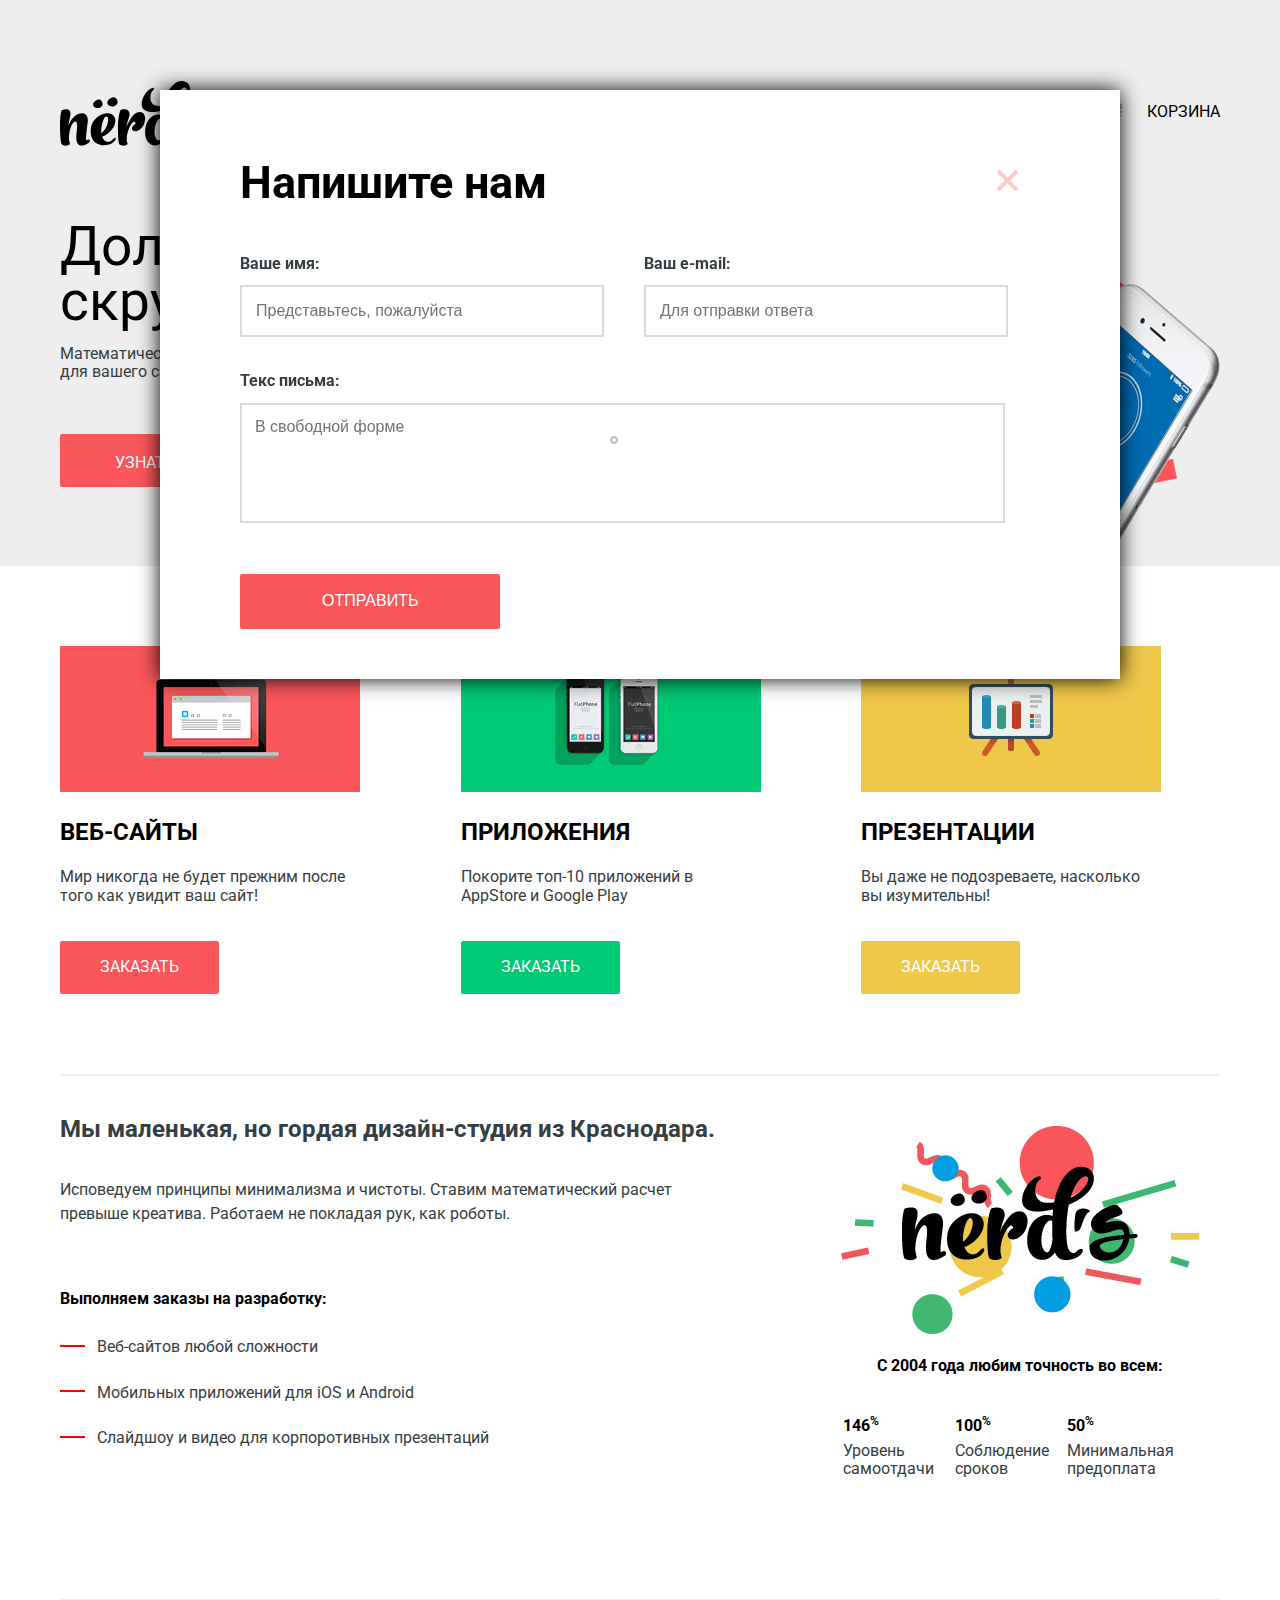
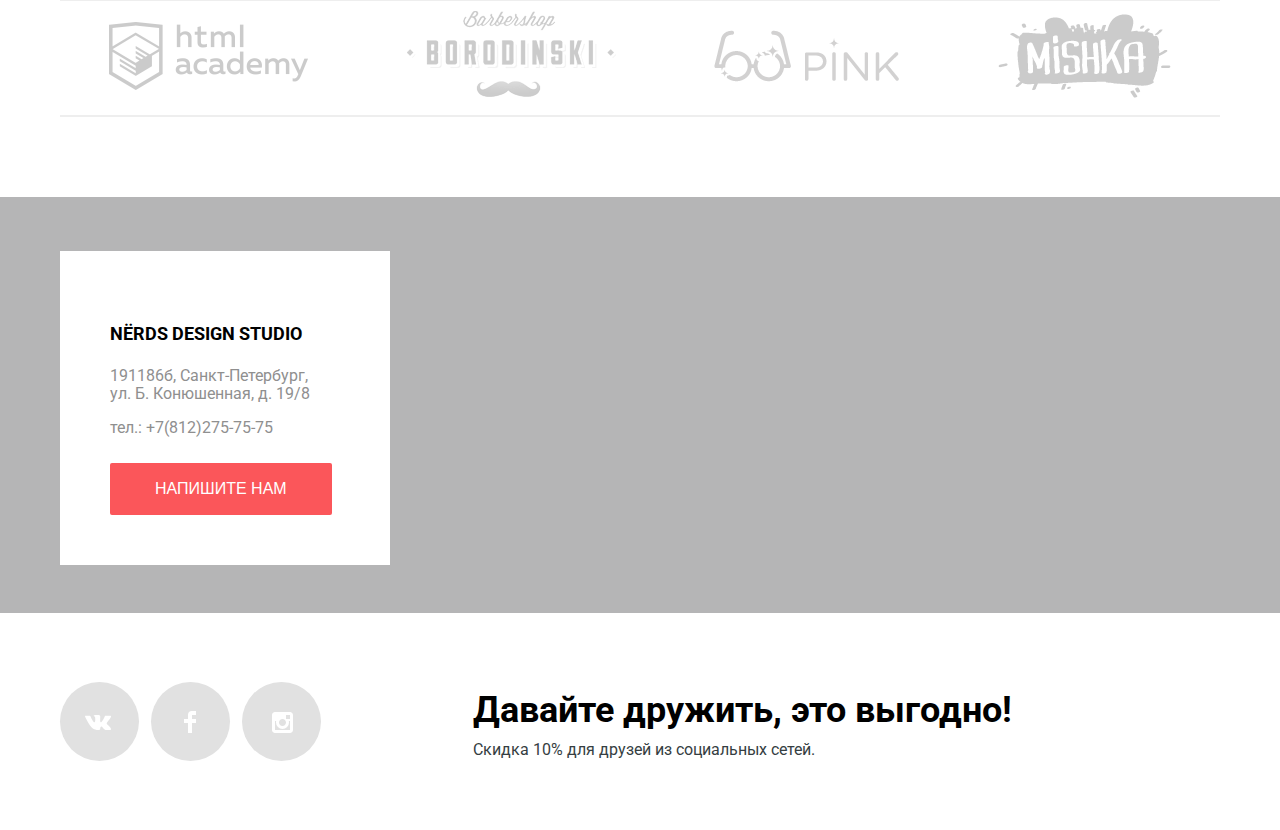
==== index.html @ e3b67217 "Changed position for modal window" ====
<!DOCTYPE html>
<html lang="ru">
  <head>
    <meta charset="utf-8">
    <title>HTML Academy: Нёрдс</title>
    <link href="https://fonts.googleapis.com/css?family=Roboto:400,500,700&amp;subset=cyrillic" rel="stylesheet">
    <link href="css/normalize.css" rel="stylesheet">
    <link href="css/style.css" rel="stylesheet">
  </head>
  <body>
    <header class="main-header">
      <div class="container">
        <nav class="main-navigation">
          <a class="main-navigation-logo">
            <img src="img/nerds-logo.svg" alt="Логотип Нердс" width="160" height="65">
          </a>
          <ul class="site-navigation">
            <li><a href="#" class="site-navigation-link">Студия</a></li>
            <li><a href="#" class="site-navigation-link">Клиенты</a></li>
            <li><a href="nerds-catalog.html" class="site-navigation-link">Магазин</a></li>
            <li><a href="#" class="site-navigation-link">Контакты</a></li>
          </ul>
          <ul class="user-navigation">
            <li><a href="#" class="user-basket">Корзина</a></li>
          </ul>
        </nav>

        <section class="slider">
          <div class="slider">
             <input type="radio" name="toggle" id="btn-1" checked>
             <input type="radio" name="toggle" id="btn-2">
             <input type="radio" name="toggle" id="btn-3">
            <div class="slider-controls">
              <label for="btn-1"></label>
              <label for="btn-2"></label>
              <label for="btn-3"></label>
            </div>
            <div class="slides">
             <div class="slide">
              <div class="slide-text">
               <div class="slide-title">
                 Долго, дорого,<br>скрупулезно.
               </div>
                 <p>Математически выверенный дизайн<br> для вашего сайта или мобильного приложения.</p>
                 <a class="button" href="info.html">Узнать больше</a>
              </div>
             </div>
             <div class="slide">
              <div class="slide-text">
               <div class="slide-title">
                 Любим математику<br>как никто другой
               </div>
                 <p>Никакого креатива, только математиеские формулы<br>для расчета идеальных пропорций.</p>
                 <a class="button" href="info.html">Узнать больше</a>
              </div>
             </div>
             <div class="slide">
              <div class="slide-text">
               <div class="slide-title">
                 Только ночь,<br>только хардкор
               </div>
                 <p>Работать днем, как все? Мы против этого.<br>Ближе к полуночи работа только начинается.</p>
                 <a class="button" href="info.html">Узнать больше</a>
              </div>
             </div>
            </div>
          </div>
        </section>
     </div>
    </header>
    <main class="container">
     <h1 class="visually-hidden">Дизайн-студия Нердс</h1>
     <section class="products-list">
      <h2 class="visually-hidden">Наши услуги</h2>

        <div class="products-item item1">
           <img src="img/products-item-websites.jpg" alt="Веб-сайты" width="300" height="146">
           <h3 class="product-title">Веб-сайты</h3>
           <p class="products-item-description">Мир никогда не будет прежним после того как увидит ваш сайт!</p>
           <a class="button button-1" href="#"><span class="btn-title">Заказать</span></a>
        </div>

        <div class="products-item item2">
           <img src="img/products-item-apps.jpg" alt="Приложения" width="300" height="146">
           <h3 class="product-title">Приложения</h3>
           <p class="products-item-description">Покорите топ-10 приложений в AppStore и Google Play</p>
           <a class="button button-2" href="#"><span class="btn-title">Заказать</span></a>
        </div>

        <div class="products-item item3">
           <img src="img/products-item-presentation.jpg" alt="Презентации" width="300" height="146">
           <h3 class="product-title">Презентации</h3>
           <p class="products-item-description">Вы даже не подозреваете, насколько вы изумительны!</p>
           <a class="button button-3" href="#"><span class="btn-title">Заказать</span></a>
        </div>
     </section>

     <section class="features">
       <div class="features-description">
        <h2 class="features-title">Мы маленькая, но гордая дизайн-студия из Краснодара.</h2>
        <div class="features-description-text">
          <p>Исповедуем принципы минимализма и чистоты.
             Ставим математический расчет превыше креатива.
             Работаем не покладая рук, как роботы.</p>
        </div>
        <p class="strong">Выполняем заказы на разработку:</p>
         <ul class="features-list">
           <li>Веб-сайтов любой сложности</li>
           <li>Мобильных приложений для iOS и Android</li>
           <li>Слайдшоу и видео для корпоротивных презентаций</li>
         </ul>
       </div>
       <div class="features-table">
          <img src="img/nerds-illustration.jpg" alt="Лого Нердс" width="360" height="208" >
          <p class="strong features-table-name">С 2004 года любим точность во всем:</p>
          <table class="table">
           <tr class="strong">
             <td>146<sup>%</sup></td>
             <td>100<sup>%</sup></td>
             <td>50<sup>%</sup></td>
           </tr>
           <tr>
             <td>Уровень самоотдачи</td>
             <td>Соблюдение сроков</td>
             <td>Минимальная предоплата</td>
           </tr>
          </table>
        </div>
     </section>

     <section class="partners">
       <h3 class="visually-hidden">Наши партнеры и друзья</h3>
         <a href="https://htmlacademy.ru/intensive/htmlcss" class="htmlacademy partner">
           <img src="img/partnerhtmlacademy.png" alt="Html Academy" width="199" height="68">
         </a>
         <a href="#" class="borodinski partner">
           <img src="img/partnerborodinski.png" alt="Barbershop Borodinski" width="209" height="90">
         </a>
         <a href="#" class="pink partner">
           <img src="img/partnerpink.png" alt="Pink" width="185" height="52">
         </a>
         <a href="#" class="mishka partner">
           <img src="img/partnermishka.png" alt="Mishka" width="173" height="84">
         </a>
     </section>
   </main>

   <footer class="main-footer">
     <div class="footer-maps">
       <h3 class="visually-hidden">Найдите нас на карте</h3>
         <iframe class="iframemap"
           src="https://www.google.com/maps/embed?pb=!1m18!1m12!1m3!1d1998.5989424123807!2d30.32089461587174!3d59.938796869048204!2m3!1f0!2f0!3f0!3m2!1i1024!2i768!4f13.1!3m3!1m2!1s0x4696310fca5ba729%3A0xea9c53d4493c879f!2sBolshaya+Konyushennaya+ul.%2C+19%2C+Sankt-Peterburg%2C+191186!5e0!3m2!1sen!2sru!4v1504593950821"
           allowfullscreen>
         </iframe>
         <div class="container">
           <div  class="footer-contacts">
             <div class="address-wrapper">
                 <p class="address">Nёrds design studio</p>
                 <p>191186б, Санкт-Петербург,
                 ул. Б. Конюшенная, д. 19/8</p>
                 <p>тел.: +7(812)275-75-75</p>
             </div>
             <div class="footer-button">
                 <button type="submit" class="button footer-btn">Напишите нам</button>
             </div>
           </div>
         </div>
     </div>
     <div class="footer-bottom container">
       <div class="footer-social">
         <ul class="footer-social-list">
           <li class="social-button">
             <a href="#" class="social social-vk" title="Вконтакте"></a>
           </li>
           <li class="social-button">
             <a href="#" class="social social-fb" title="Фейсбук"></a>
           </li>
           <li class="social-button">
             <a href="#" class="social social-ig" title="Инстаграм"></a>
           </li>
         </ul>
       </div>
       <div class="footer-slogan">
         <p class="strong">Давайте дружить, это выгодно!</p>
         Скидка 10% для друзей из социальных сетей.
       </div>
     </div>
   </footer>

   <section class="feedback">
     <div class="popup-feedback">
       <form action="#" method="post" class="popup-form">
         <div class="popup-title-container">
           <h2 class="popup-title">Напишите нам</h2>
         </div>
         <div class="popup popup-name">
           <label for="name">Ваше имя:</label>
           <input class="name" type="text" id="name" name="name" placeholder="Представьтесь, пожалуйста">
         </div>
         <div class="popup popup-email">
           <label for="email">Ваш e-mail:</label>
           <input class="email" type="text" id="email" name="email" placeholder="Для отправки ответа">
         </div>
         <div class="popup feedback-text">
           <label for="textarea">Текс письма:</label>
           <textarea class="textarea" id="textarea" name="text" placeholder="В свободной форме"></textarea>
         </div>
         <button type="submit" class="button btn-popup">Отправить</button>
       </form>
      <button class="popup-btn-close" type="button"><span class="visually-hidden">Закрыть</span></button>
     </div>
   </section>
 </body>
</html>
---- css/style.css ----
/*-----BODY-----*/

html, body {
  margin: 0;
  padding: 0;
  min-width: 1160px;

  font-family: "Roboto", Arial, sans-serif;
  color: #353e42;
}

/*-----LINKS-----*/

a {
  text-decoration: none;
}

/*-----BUTTONS-----*/

.button {
  display: inline-block;
  vertical-align: top;
  color: #ffffff;
  background-color: #fb565a;
  text-transform: uppercase;
  border: none;
  border-radius: 2px;
  cursor: pointer;
}

/*-----LIST-STYLE-----*/

.site-navigation,
.user-navigation,
.features-list,
.social-button,
.pagination-list {
  list-style: none;
}

/*-----HEADER-----*/

.main-header {
  background-color: #eeeeee;
  min-width: 1200px;
}

.main-header .button {
  background-color: #fb565a;
}

.main-header .button:hover,
.main-header .button:focus {
  background-color: #e74246;
}

.main-header .button:active {
  color: #e26c6e;
  background-color: #d7373b;
}

/*-----MAIN-NAVIGATION-----*/

.main-navigation {
  display: flex;
  justify-content: space-between;
  flex-wrap: wrap;
  padding-top: 81px;
  margin: auto;
}

.main-navigation a {
  line-height: 30px;
  color: #000000;
  font-weight: normal;
  text-transform: uppercase;
}

.catalog .main-navigation-logo:hover,
.catalog .main-navigation-logo:focus {
  opacity: 0.8;
}

.catalog .main-navigation-logo:active {
  opacity: 0.3;
  border-bottom: none;
}

/*-----SITE-NAVIGATION/-/USER-NAVIGATION-----*/

.site-navigation {
  display: flex;
  width: 440px;
  justify-content: space-between;
  padding: 0;
  margin-right: 41px;
}

.site-navigation-link:hover,
.user-basket:hover {
  color: #fb565a;
}

.site-navigation-link:focus,
.user-basket:focus {
  color: #a6a6a6;
}

.site-navigation-link:active,
.user-basket:active,
.site-navigation-link .current {
  color: #000000;
  border-bottom: 2px solid #fb565a;
}

.user-navigation {
  display: flex;
}

.user-navigation .user-basket {
  position: relative;
}

.user-basket::before {
  content: "";
  position: absolute;
  top: 0;
  left: -40px;

  width: 15px;
  height: 15px;

  background-image: url("../img/cart-icon.svg");
  background-repeat: no-repeat;
  background-position: 0 0;
}

/*-----SLIDER-----*/
.slider {
  position: relative;
  width: 1160px;
  height: 410px;
  margin: 0 auto;
}

.slider input[type=radio] {
  position: absolute;
  opacity: 0;
}

.slider-controls {
  position: absolute;
  bottom: 115px;
  left: 35%;
  width: 160px;
  height: 20px;
  margin-left: 100px;
  text-align: center;
  z-index: 1000;
}

.slider-controls label {
  display: inline-block;
  vertical-align: top;
  width: 8px;
  height: 8px;
  margin: 0 5px;
  background-color: #ffffff;
  border: 5px solid #ffffff;
  border-radius: 50%;
  vertical-align: top;
  cursor: pointer;
}

#btn-1:checked ~ .slider-controls label[for=btn-1],
#btn-2:checked ~ .slider-controls label[for=btn-2],
#btn-3:checked ~ .slider-controls label[for=btn-3] {
  box-shadow: inset 0 0 0 2px #c1c1c1;
}

.slide {
  position: absolute;
  top: 0;
  left: 0;
  width: 100%;
  height: 100%;
  overflow: hidden;
}

.slide .slide-title {
  font-size: 55px;
  line-height: 55px;
  color: #000000;
  padding-top: 63px;
}

.slide:nth-child(1) {
  background-image: url("../img/header-slider-1.png");
  background-repeat: no-repeat;
  background-position: 100% 17px;
}

.slide:nth-child(2) {
  background-image: url("../img/header-slider-2.png");
  background-repeat: no-repeat;
  background-position: 100% 17px;
}

.slide:nth-child(3) {
  background-image: url("../img/header-slider-3.png");
  background-repeat: no-repeat;
  background-position: 100% 17px;
}

.slide {
 display: none;
}

#btn-1:checked ~ .slides .slide:nth-child(1) {
  display: block;
}

#btn-2:checked ~ .slides .slide:nth-child(2) {
  display: block;
}

#btn-3:checked ~ .slides .slide:nth-child(3) {
  display: block;
}

.slide .button {
  display: inline-block;
  vertical-align: top;
  text-align: center;
  padding: 20px 55px 15px 55px;
  margin-top: 36px;
  background-color: #fb565a;
}

.slide .button:hover,
.slide .button:focus {
  background-color: #e74246;
}

.slide .button:active {
  color: #e26c6e;
  background-color: #d7373b;
  box-shadow: inset 0 3px 0 0 #c13135;
}

/*-----CONTAINER-----*/

.container {
 width: 1160px;
 margin: auto;
 padding: 0 20px;
}

/*------PRODUCTS-LIST-----*/

.products-list {
  display: flex;
  justify-content: space-between;
  margin-top: 80px;
  margin-bottom: 80px;
}

.products-list .button {
  padding: 17px 40px;
}

.products-list .btn-title:active {
  opacity: 0.3;
}

.products-list .button-1 {
  background-color: #fb565a;
}

.products-list .button-1:hover,
.products-list .button-1:focus {
  background-color: #e74246;
}

.products-list .button-1:active {
  background-color: #d7373b;
  box-shadow: inset 0 3px 0 0 #c13135;
}

.products-list .button-2 {
  background-color: #00ca74;
}

.products-list .button-2:hover,
.products-list .button-2:focus {
  background-color: #00bc6c;
}

.products-list .button-2:active {
  background-color: #00aa62;
  box-shadow: inset 0 3px 0 0 #009958;
}

.products-list .button-3 {
  background-color: #efc84a;
}

.products-list .button-3:hover,
.products-list .button-3:focus {
  background-color: #eab534;
}

.products-list .button-3:active {
  background-color: #e5a722;
  box-shadow: inset 0 3px 0 0 #ce961f;
}
 /*-----PRODUCTS-ITEM------*/

 .products-item {
   width: 300px;
 }

 .products-item-description {
   padding: 0 0 36px 0;
   margin-top: 21px;
   margin-bottom: 0;
 }

 .products-item .product-title {
   font-size: 24px;
   line-height: 30px;
   color: #000000;
   text-transform: uppercase;
   margin-top: 21px;
   margin-bottom: 0;
 }

 .products-list .item3 {
   padding-right: 59px;
 }

 /*-----FEATURES-----*/

 .features {
   position: relative;
   border-top: 2px solid #eeeeee;
   height: 523px;
 }

 .features-description {
   position: absolute;
   top: 40px;
   left: 0;
   display: flex;
   flex-direction: column;
   width: 660px;
 }

 .features-title {
   margin: 0;
 }
 .features-description-text {
   font-size: 16px;
   line-height: 24px;
   padding: 19px 0 29px 0;
 }


 .features-list {
   position: relative;

   margin: 0;
   padding-top: 11px;
   padding-left: 0;
 }

 .features-list li {
   padding-bottom: 27px;
   padding-left: 37px;
 }

 .features-list li:nth-child(1)::before {
   content: "";
   position: absolute;
   top: 12%;
   left: 0;

   width: 25px;
   height: 2px;
   background-color: red;
 }

 .features-list li:nth-child(2)::before {
   content: "";
   position: absolute;
   top: 43%;
   left: 0;

   width: 25px;
   height: 2px;
   background-color: red;
 }

 .features-list li:nth-child(3)::before {
   content: "";
   position: absolute;
   top: 74%;
   left: 0;

   width: 25px;
   height: 2px;
   background-color: red;
 }

 .features-table {
   position: absolute;
   top: 10px;
   right: 0;
   width: 360px;
   padding: 40px 20px 0px 20px;
 }

 .features-table-name {
   text-align: center;
 }

 .features .table {
   margin-top: 33px;
 }


/*-----PARTNERS-----*/

.partners {
  display: flex;
  justify-content: space-around;

  width: 1160px;
  padding: 10px 0;
  align-items: center;
  margin-bottom: 80px;

  border-top: 2px solid #eeeeee;
  border-bottom: 2px solid #eeeeee;
}

 .partner {
   opacity: 0.2;
   cursor: pointer;
 }

 .partner:hover,
 .partner:focus {
  opacity: 1;
 }

 .partner:active,
 .partner:visited  {
   opacity: 0.1;
 }

 /*-----MAIN-FOOTER-----*/

.main-footer {
  min-width: 1200px;
}

 .main-footer .strong {
   font-size: 36px;
   line-height: 36px;
   text-transform: none;
   margin: 0;
   margin-bottom: 13px;
 }

 /*-----FOOTER-MAPS-----*/

 .footer-maps {
   position: relative;
   margin: 0 auto;

   height: 416px;
   max-width: 1440px;*/
   background-image: url("../img/map-marker.jpg");
   background-repeat: no-repeat;
   background-size: cover;
   background-color: #b5b5b6;
   background-position: center;
 }

 .footer-maps .container {
     display: flex;
 }

 .iframemap  {
   width: 100%;
   height: 416px;
   border: 0;
   position: absolute;
 }

 /*-----FOOTER-CONTACTS-----*/

 .footer-contacts {
   margin-top: 54px;
   padding: 50px;
   width: 230px;

   background-color: #ffffff;
   color: #8f8f8f;
   line-height: 18px;

   z-index: 1;
 }

 .address-wrapper {
   width: 210px;
   padding-bottom: 10px;
 }

 .footer-contacts .address {
   color: #000000;
   font-size: 18px;
   line-height: 30px;
   text-transform: uppercase;
   font-weight: bold;
 }

 .footer-button .button {
   padding: 17px 45px;
 }

 .footer-btn:hover,
 .footer-btn:focus {
     background-color: #e74246;
   }

 .footer-btn:active {
     color: #e26c6e;
     background-color: #d7373b;
     box-shadow: inset 0 3px 0 0 #c13135;
 }

 /*-----FOOTER-BOTTOM-----*/

 .footer-bottom {
   display: flex;
   margin: 69px auto;
 }

 .footer-social-list {
   display: flex;
   padding: 0;
   margin: 0;
 }

 .social-button {
    margin-right: 12px;
    position: relative;
 }

 .social {
   width: 79px;
   height: 79px;
   background-color: #e1e1e1;
   border-radius: 50%;
   cursor: pointer;
 }

 .social:hover,
 .social:focus {
   background-color: #e74246;
 }

.social:active {
  background-color: #d7373b;
}

 .social-vk {
   display: block;
   margin: auto;
 }

 .social-vk::before {
   content: "";
   display: block;
   background-image: url("../img/vk-icon.svg");
   background-repeat: no-repeat;

   position: absolute;
   left: 25px;
   bottom: 30px;

   width: 26px;
   height: 16px;
 }

 .social-vk:active::before,
 .social-fb:active::before,
 .social-ig:active::before {
   opacity: 0.3;
 }

 .social-fb {
   display: block;
   margin: auto;
 }

 .social-fb::before {
   content: "";
   display: block;
   background-image: url("../img/fb-icon.svg");
   background-repeat: no-repeat;

   position: absolute;
   left: 33px;
   bottom: 28px;

   width: 12px;
   height: 22px;
 }

 .social-ig {
   display: block;
   margin: auto;
 }

 .social-ig::before{
   content: "";
   display: block;
   background-image: url("../img/insta-icon.svg");
   background-repeat: no-repeat;

   position: absolute;
   left: 30px;
   bottom: 28px;

   width: 21px;
   height: 21px;
 }

 .footer-slogan {
   margin-left: 140px;
   margin-top: 10px;
 }

/*-----INNER PAGE-----*/
/*-----CATALOG-PAGE-----*/

.catalog-page {
 margin-left: 80px;
 margin-bottom: 0;
 padding-top: 24px;
 padding-right: 82px;
 padding-bottom: 103px;


 text-align: center;
 font-size: 55px;
 line-height: 55px;
 color: #000000;
}

.inner-page {
  display: flex;
  justify-content: space-between;
}

/*------FORM-----*/

.main-form {
  display: flex;
  flex-direction: column;
  width: 260px;
  margin-top: 40px;
}

.form {
  display: flex;
  flex-direction: column;
  justify-content: space-between;
}

.range-filter {
  width: 260px;
}

.range-controls {
  position: relative;
  height: 80px;
  margin-bottom: 15px;
  padding: 0 20px;
  background-color: #eeeeee;
  border-radius: 5px;
  overflow: hidden;
}

.range-controls .scale {
  margin-top: 39px;
  height: 2px;
  background-color: #d7dcde;
}

.range-controls .bar {
  height: 2px;
  background-color: #00ca74;
}

.range-controls .toggle {
  width: 4px;
  height: 5px;
  border: 8px solid #ffffff;
  background-color: #ababab;
  border-radius: 50%;
  box-shadow: 0 2px 1px 0 #cccdcd;

  position: absolute;
  top: 30px;
  left: 10px;
  cursor: pointer;
}

.range-controls .toggle-max {
  left: 155px;
}

.price-controls input {
  width: 60px;
  padding: 8px 10px;
  border: none;
  background-color: #eeeeee;
  font-size: 16px;
  font-family: "Roboto", Arial, sans-serif;
  font-weight: 300;
  font-style: normal;
  text-align: center;
  color: #283136;
  border-radius: 5px;
}

.price-controls .min-price {
  margin-right: 52px;
}

.price-controls {
  white-space: nowrap;
}

.radiobox {
  display: inline-block;
  vertical-align: top;
  cursor: pointer;
  position: relative;
  padding-left: 35px;
  margin-right: 15px;
  margin-bottom: 15px;
  font-size: 16px;
  line-height: 20px;
  outline: none;
}

input[type=radio] {
  display: none;
}

.radiobox::before {
  content: "";
  display: inline-block;

  background-image: url("../img/radio-off.svg");
  background-repeat: no-repeat;
  opacity: 0.4;
  width: 25px;
  height: 25px;

  margin-right: 10px;
  position: absolute;
  left: 0;
  bottom: 1px;
}

.grid:checked + .radiobox::before{
  background-image: url("../img/radio-on.svg");
  opacity: 0.4;
}

.radiobox:hover::before,
.radiobox:focus::before {
  background-image: url("../img/radio-off.svg");
  opacity: 1;
}

.grid:checked + .radiobox:hover::before,
.grid:checked + .radiobox:focus::before {
  background-image: url("../img/radio-on.svg");
  opacity: 1;
}

.radiobox:disabled::before {
  background-image: url("../img/radio-off.svg");
  opacity: 0.1;
  cursor: default;
}

.grid:checked:disabled + .radiobox::before {
  background-image: url("../img/radio-on.svg");
  opacity: 0.1;
  cursor: default;
}

.checkbox {
  display: inline-block;
  vertical-align: top;
  cursor: pointer;
  position: relative;
  padding-left: 35px;
  margin-right: 15px;
  margin-bottom: 15px;
  font-size: 16px;
  line-height: 20px;
  outline: none;
}

input[type=checkbox] {
  display: none;
}

.checkbox::before {
  content: "";
  display: inline-block;

  background-image: url("../img/checkbox-off.svg");
  background-repeat: no-repeat;
  opacity: 0.4;
  width: 23px;
  height: 23px;

  margin-right: 10px;
  position: absolute;
  left: 0;
  bottom: 1px;
}

.features-checkbox:checked + .checkbox::before {
  background-image: url("../img/checkbox-on.svg");
  opacity: 0.4;
  width: 27px;
  height: 23px;
}

.checkbox:hover::before,
.checkbox:focus::before {
  background-image: url("../img/checkbox-off.svg");
  opacity: 1;
}

.features-checkbox:checked + .checkbox:hover::before,
.features-checkbox:checked + .checkbox:focus::before {
  background-image: url("../img/checkbox-on.svg");
  opacity: 1;
}

.checkbox:disabled::before {
  background-image: url("../img/checkbox-off.svg");
  opacity: 0.1;
  cursor: default;
}

.features-checkbox:checked:disabled + .checkbox::before {
  background-image: url("../img/checkbox-on.svg");
  opacity: 0.1;
  cursor: default;
}

.main-form .button {
  display: inline-block;
  vertical-align: top;
  color: #000000;
  background-color: #eeeeee;
  padding: 20px 88px;
  margin-top: 18px;
}

.main-form .button:hover,
.main-form .button:focus {
  background-color: #dfdfdf;
}

.main-form .button:active {
  color: #959595;
  background-color: #d5d5d5;
  box-shadow: inset 0 3px 0 0 #bfbfbf;
}

/*-----SORT OF EXAMPLES-----*/

.sorting {
  display: flex;
  width: 760px;
  flex-wrap: wrap;
  justify-content: space-between;
}

.sort  {
  color: #000000;
  font-size: 18px;
  line-height: 18px;
  font-weight: bold;
  text-transform: uppercase;
  margin-top: 55px;
}

.sort-categories {
  display: flex;
  margin-top: 55px;
}

.sort-links  {
  text-transform: uppercase;
  font-size: 14px;
  line-height: 18px;
  color: #b2b2b2;
  margin-right: 14px;
}

.sort-links:hover,
.sort-links:focus {
  color: #666666;
}

.sort-links:active,
.sort-link-current {
  color: #000000;
}

.icon-down-up {
  display: flex;
}

.sort-categories .icon-up,
.sort-categories .icon-down {
  opacity: 0.2;
}

.sort-categories .icon-up:hover,
.sort-categories .icon-down:hover {
  opacity: 0.3;
}

.sort-categories .icon-current {
  opacity: 1;
}

.sort-categories .icon-down {
  background-image: url("../img/icon-down-dir.svg");
  background-repeat: no-repeat;
  display: block;
  width: 11px;
  height: 10px;
  margin-left: 17px;
  margin-right: 0;
}

.sort-categories .icon-up {
  background-image: url("../img/icon-up-dir.svg");
  background-repeat: no-repeat;
  display: block;
  width: 11px;
  height: 10px;
  margin-left: 18px;
  margin-right: 0;
}


/*-----EXAMPLES-----*/

.examples .button {
  display: inline-block;
  vertical-align: top;
  text-align: center;

  padding: 18px 60px;
  margin-top: 30px;
}

.examples .button:hover,
.examples .button:focus {
  background-color: #e74246;
}

.examples .button:active {
  background-color: #d7373b;
}

/*-----TEMPLATE-----*/

.template-examples {
  display: flex;
  flex-wrap: wrap;
  justify-content: space-between;

  width: 760px;
  margin-top: 25px;
}

.template {
  position: relative;
  width: 360px;
  height: 575px;

  margin-bottom: 33px;
  padding-top: 40px;
  background-image: url("../img/browser-off.svg");
  background-repeat: no-repeat;
}

.template-description {
  display: none;
}

 .template:hover {
   background-image: url("../img/browser-on.svg");
   background-repeat: no-repeat;
   width: 360px;
 }

 .template:hover .template-description {
  display: block;
  position: absolute;
  bottom: 0;
  width: 360px;
  height: 230px;
  background-color: #eeeeee;
  text-align: center;
  color: #666666;
}

.template-name {
  color: #000000;
  font-size: 18px;
  line-height: 30px;
}

.template-description-text {
  padding-left: 60px;
  padding-right: 60px;
}

/*------PAGINATION-LIST AND ITEMS-----*/

.pagination-list {
  display: flex;

  padding: 0;
  margin-top: 27px;
  margin-bottom: 60px;
}

.pagination-list a {
  color: #000000;
  font-size: 16px;
  line-height: 18px;
  font-weight: 500;
}

.pagination-item {
  display: block;
  text-align: center;

  height: 35px;
  width: 50px;
  background: #eeeeee;
  border-radius: 2px;

  margin-right: 11px;
  padding-top: 15px;
}

.pagination-item-current {
  background-color: #ffffff;
  box-shadow: inset 0 0 0 3px #dbdbdb;
  width: 50px;
  height: 35px;
}

.pagination-item:hover,
.pagination-item:focus {
  background-color: #dfdfdf;
}

.pagination-item:active {
  background-color: #d5d5d5;
  color: #959595;
  box-shadow: inset 0 3px 0 0 #bfbfbf;
}

.pagination-next {
  width: 260px;
  height: 35px;
  background-color: #eeeeee;
  text-align: center;
  padding-top: 15px;
}

/*-----TEXT-DECORATION-----*/

.strong {
  font-size: 16px;
  line-height: 24px;
  font-weight: bold;
  color: #000000;
}

/*-----VISUALLY-HIDDEN-----*/
.visually-hidden {
 position: absolute;

 width: 1px;
 height: 1px;
 margin: -1px;
 border: 0;
 padding: 0;

 clip: rect(0 0 0 0);
 overflow: hidden;
}

/*-------POPUP-----*/

.feedback {
  position: fixed;
  left: 50%;
  top: 10%;
  margin-left: -480px;

  z-index: 2;

  width: 960px;
  box-shadow: 0 0 20px 0 #000000;
  background-color: #ffffff;

  display: flex;
  justify-content: center;
}

.popup-feedback {
  width: 800px;
  padding: 70px 20px 50px;
  position: relative;
}

.popup-title {
  font-size: 45px;
  line-height: 45px;
  font-family: "Roboto", Arial, sans-serif;
  color: #000000;
  margin: 0;
  margin-bottom: 50px;
}

.popup .name,
.popup .email {
 display: block;

 width: 344px;
 height: 46px;
 border: 2px solid #d7dcde;

 padding-left: 14px;
 margin-top: 12px;
 outline: none;
}

.popup .name:hover,
.popup .email:hover,
.popup .textarea:hover {
  border-color: #b4b9bb;
}

.popup .name:focus,
.popup .email:focus,
.popup .textarea:focus {
  border-color: #000000;
  color: #444444;
}

.popup .name:invalid,
.popup .email:invalid {
  border-color: #e74246;
}

.textarea {
  outline: none;
}

.popup-name {
  float: left;
  margin-right: 40px;
}

.popup-email {
  float: left;
}

.popup label {
  font-size: 16px;
  line-height: 18px;
  font-weight: bold;
}

.feedback-text {
  clear: both;
  padding-top: 35px;
}

.feedback-text .textarea {
  width: 746px;
  height: 101px;

  margin-top: 12px;
  padding-top: 13px;
  padding-left: 13px;

  border: 2px solid #d7dcde;
  resize: none;
}

.btn-popup {
  padding: 18px 82px;
  margin-top: 47px;
}

.btn-popup:hover,
.btn-popup:focus {
    background-color: #e74246;
  }

.btn-popup:active {
    color: #e26c6e;
    background-color: #d7373b;
    box-shadow: inset 0 3px 0 0 #c13135;
}

.popup-btn-close {
  position: absolute;
  top: 80px;
  right: 42px;
  cursor: pointer;

  background-image: url("../img/close-cross.svg");
  background-repeat: no-repeat;
  border: 0;
  background-color: transparent;
  width: 21px;
  height: 21px;
  opacity: 0.3;
}

.popup-btn-close:hover,
.popup-btn-close:focus {
  opacity: 1;
}

.popup-btn-close:active {
  opacity: 0.1;
}
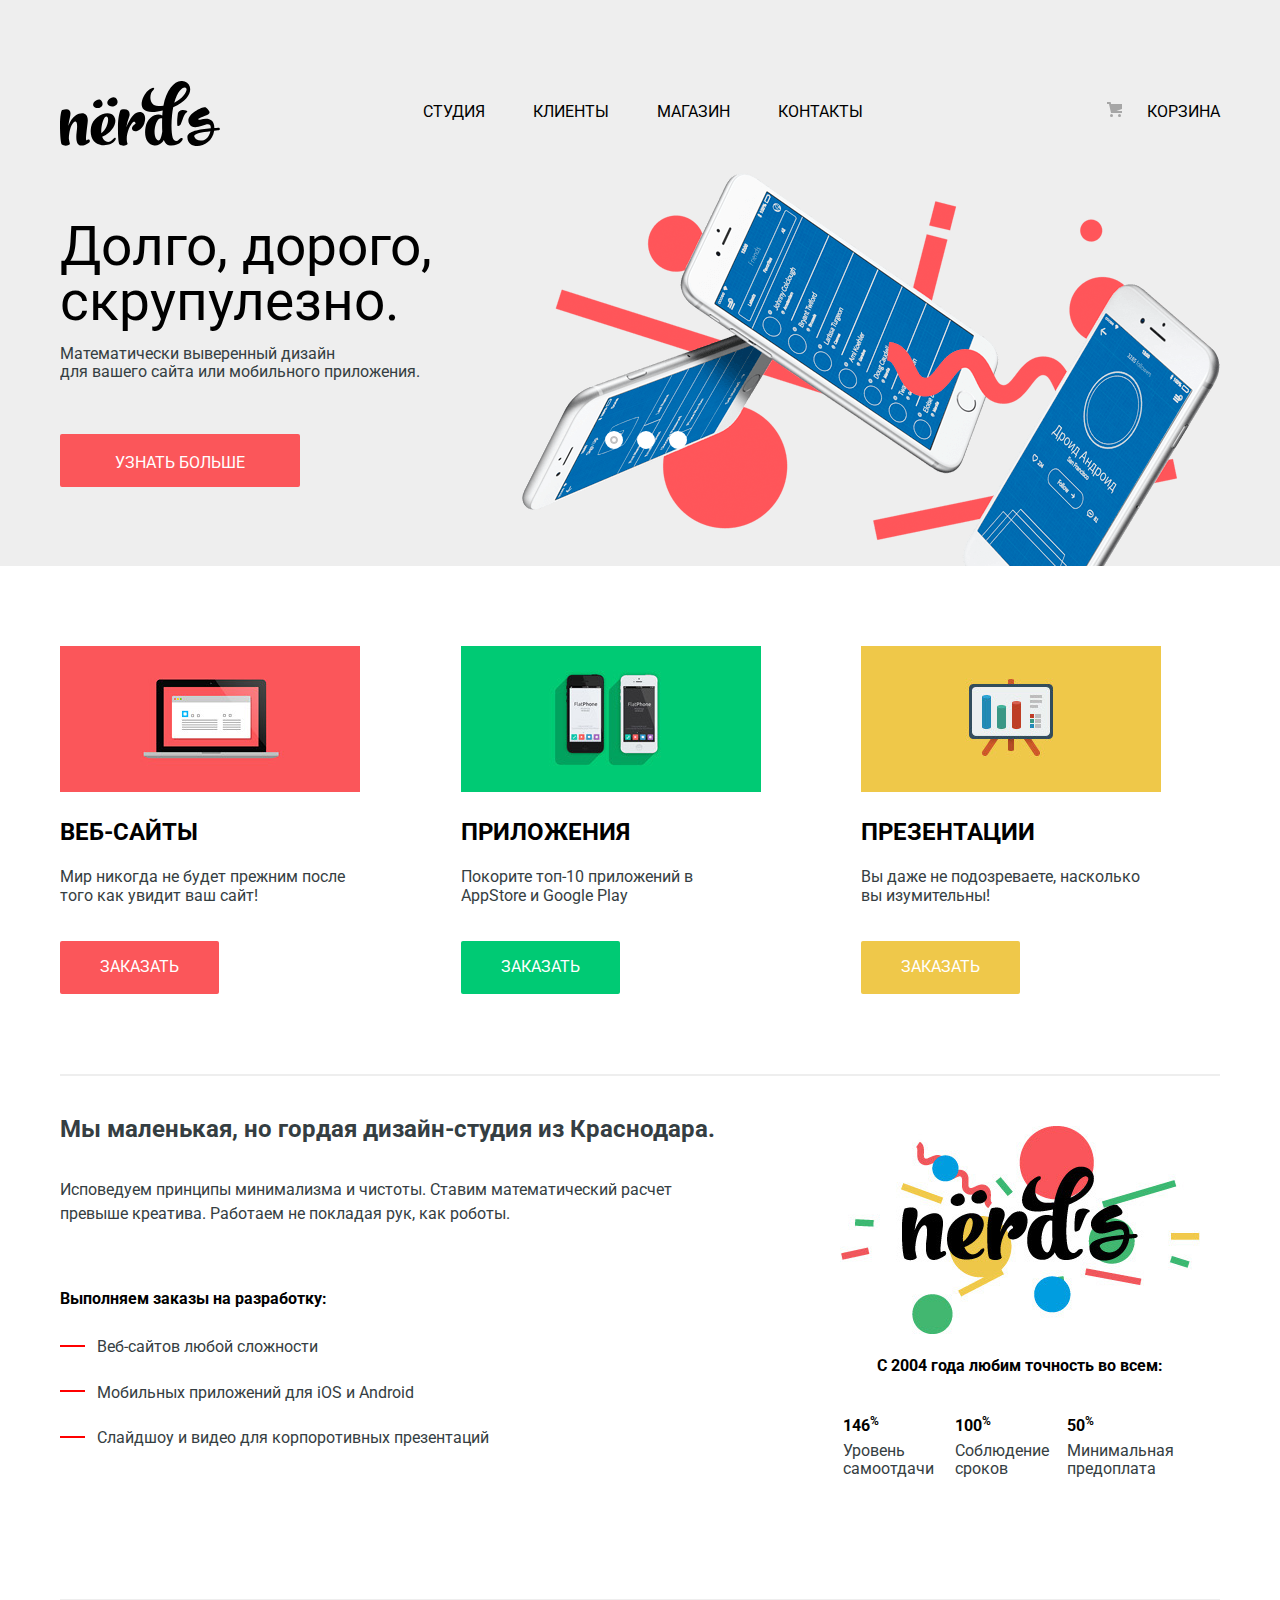
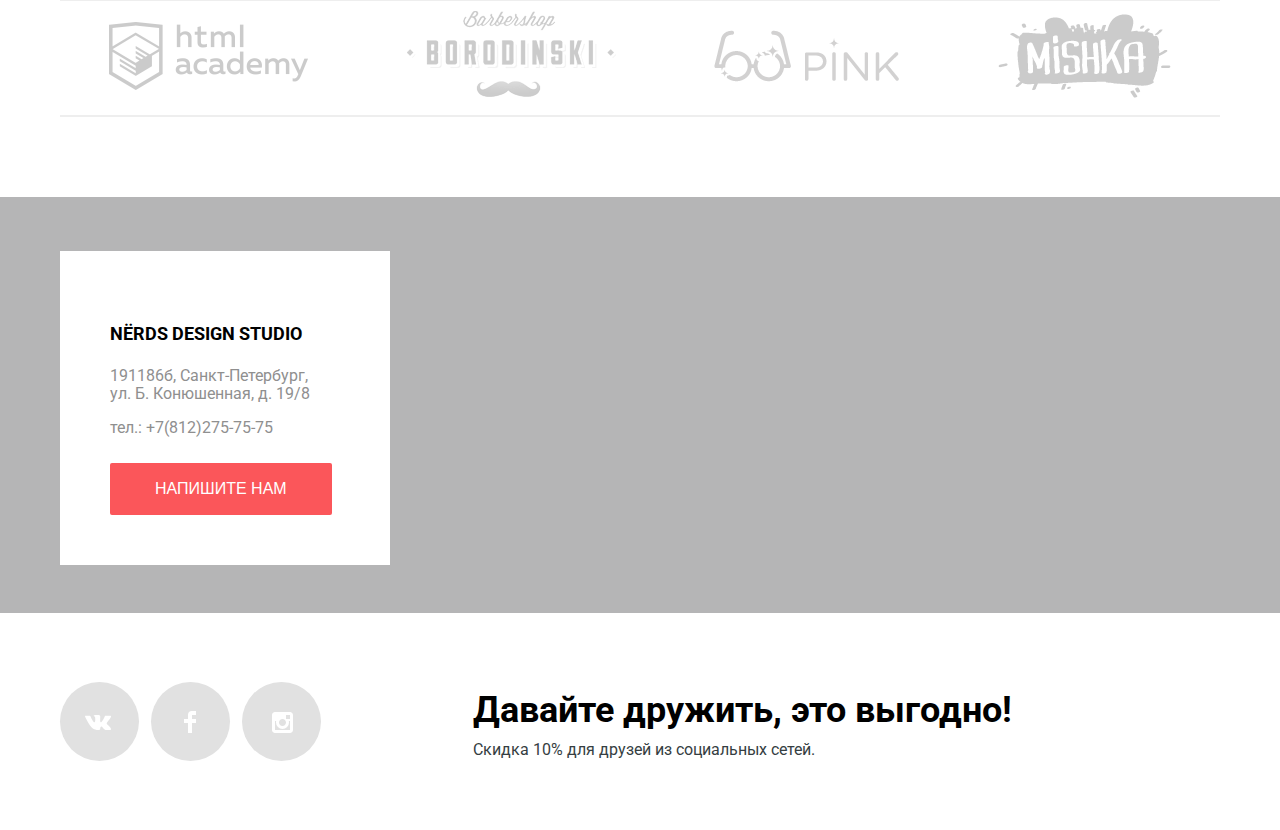
==== commit 00bd8b7f: "added js code" ====
--- a/index.html
+++ b/index.html
@@ -210,5 +210,6 @@
       <button class="popup-btn-close" type="button"><span class="visually-hidden">Закрыть</span></button>
      </div>
    </section>
+   <script src="js/script-nerds.js"></script>
  </body>
 </html>
--- a/css/style.css
+++ b/css/style.css
@@ -1139,8 +1139,18 @@
   box-shadow: 0 0 20px 0 #000000;
   background-color: #ffffff;
 
+  display: none;
+  justify-content: center;
+}
+
+.feedback-show {
   display: flex;
-  justify-content: center;
+
+  animation: anvil 0.7s;
+}
+
+.feedback-error {
+  animation: shake 0.6s;
 }
 
 .popup-feedback {
@@ -1264,3 +1274,50 @@
 .popup-btn-close:active {
   opacity: 0.1;
 }
+
+/*------ANIMATIONS-----*/
+
+@keyframes anvil {
+  0% {
+    transform: scale(5) rotate(0);
+    opacity: 0;
+    box-shadow: 0 0 0 rgba(241, 241, 241, 0);
+  }
+  50% {
+    transform: scale(1) rotate(-0.2deg);
+    opacity: 1;
+    box-shadow: 0 0 0 rgba(241, 241, 241, 0.5);
+  }
+  75% {
+    transform: scale(1) rotate(0.2deg);
+    opacity: 1;
+    box-shadow: 0 0 250px rgba(241, 241, 241, 0.5);
+  }
+  100% {
+    transform: scale(1) rotate(0);
+    opacity: 1;
+    box-shadow: 0 0 500px rgba(241, 241, 241, 0);
+  }
+}
+
+@keyframes shake {
+  0%,
+  100% {
+    transform: translateX(0);
+  }
+
+  10%,
+  30%,
+  50%,
+  70%,
+  90% {
+    transform: translateX(-10px);
+  }
+
+  20%,
+  40%,
+  60%,
+  80% {
+    transform: translateX(10px);
+  }
+}
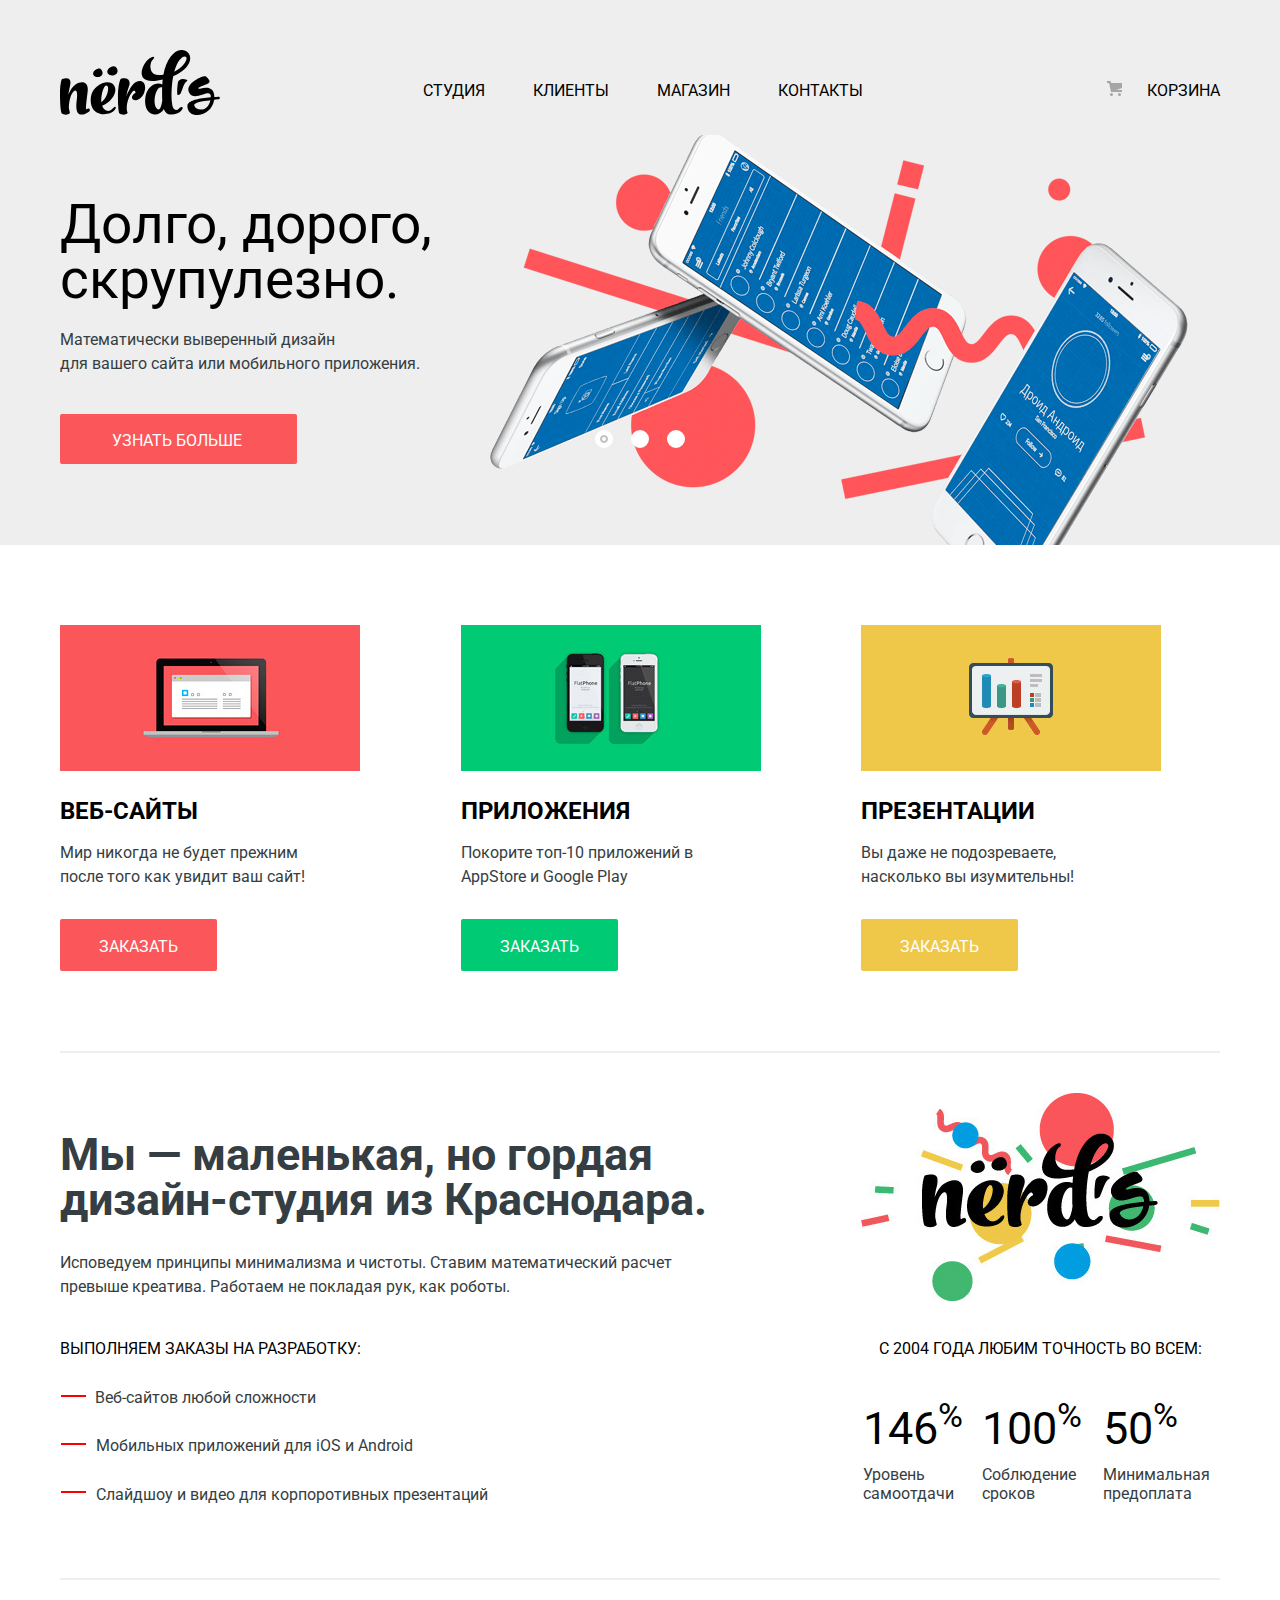
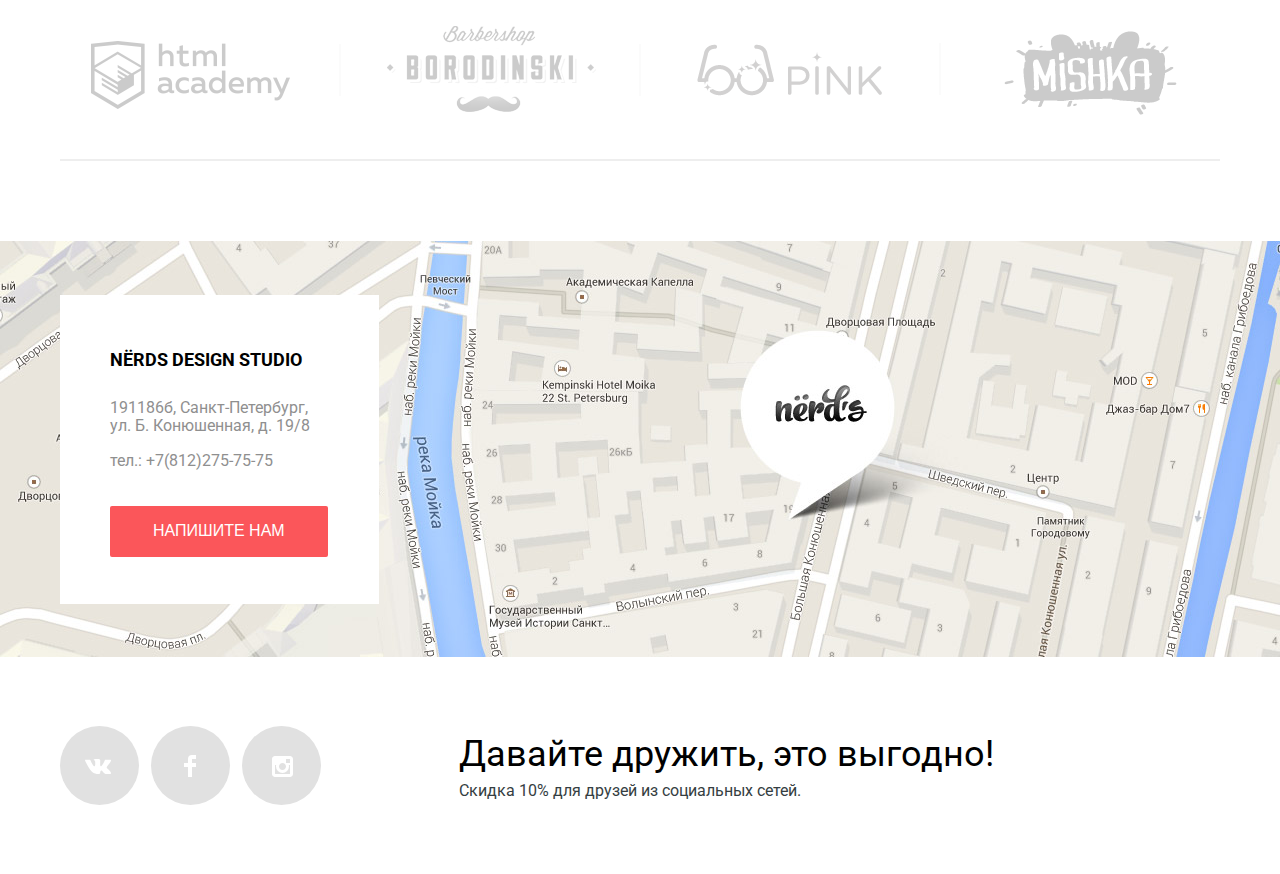
==== commit a9a101c9: "Cnahged some css rules in index.html with pixel.perfect" ====
--- a/index.html
+++ b/index.html
@@ -97,7 +97,7 @@
 
      <section class="features">
        <div class="features-description">
-        <h2 class="features-title">Мы маленькая, но гордая дизайн-студия из Краснодара.</h2>
+        <h2 class="features-title">Мы — маленькая, но гордая дизайн-студия из Краснодара.</h2>
         <div class="features-description-text">
           <p>Исповедуем принципы минимализма и чистоты.
              Ставим математический расчет превыше креатива.
@@ -114,12 +114,12 @@
           <img src="img/nerds-illustration.jpg" alt="Лого Нердс" width="360" height="208" >
           <p class="strong features-table-name">С 2004 года любим точность во всем:</p>
           <table class="table">
-           <tr class="strong">
+           <tr class="strong table-row1">
              <td>146<sup>%</sup></td>
              <td>100<sup>%</sup></td>
              <td>50<sup>%</sup></td>
            </tr>
-           <tr>
+           <tr class="table-row2">
              <td>Уровень самоотдачи</td>
              <td>Соблюдение сроков</td>
              <td>Минимальная предоплата</td>
@@ -155,10 +155,10 @@
          <div class="container">
            <div  class="footer-contacts">
              <div class="address-wrapper">
-                 <p class="address">Nёrds design studio</p>
-                 <p>191186б, Санкт-Петербург,
+                 <p class="address-nerds">Nёrds design studio</p>
+                 <p class="address">191186б, Санкт-Петербург,
                  ул. Б. Конюшенная, д. 19/8</p>
-                 <p>тел.: +7(812)275-75-75</p>
+                 <p class="address-tel">тел.: +7(812)275-75-75</p>
              </div>
              <div class="footer-button">
                  <button type="submit" class="button footer-btn">Напишите нам</button>
--- a/css/style.css
+++ b/css/style.css
@@ -65,7 +65,7 @@
   display: flex;
   justify-content: space-between;
   flex-wrap: wrap;
-  padding-top: 81px;
+  padding-top: 60px;
   margin: auto;
 }
 
@@ -74,6 +74,10 @@
   color: #000000;
   font-weight: normal;
   text-transform: uppercase;
+}
+
+.main-navigation-logo {
+  margin-top: -10px;
 }
 
 .catalog .main-navigation-logo:hover,
@@ -141,6 +145,7 @@
   width: 1160px;
   height: 410px;
   margin: 0 auto;
+  padding-top: 10px;
 }
 
 .slider input[type=radio] {
@@ -150,8 +155,8 @@
 
 .slider-controls {
   position: absolute;
-  bottom: 115px;
-  left: 35%;
+  bottom: 105px;
+  left: 400px;
   width: 160px;
   height: 20px;
   margin-left: 100px;
@@ -164,7 +169,7 @@
   vertical-align: top;
   width: 8px;
   height: 8px;
-  margin: 0 5px;
+  margin: 0 7px;
   background-color: #ffffff;
   border: 5px solid #ffffff;
   border-radius: 50%;
@@ -191,25 +196,25 @@
   font-size: 55px;
   line-height: 55px;
   color: #000000;
-  padding-top: 63px;
+  padding-top: 62px;
 }
 
 .slide:nth-child(1) {
   background-image: url("../img/header-slider-1.png");
   background-repeat: no-repeat;
-  background-position: 100% 17px;
+  background-position: 93% -3px;
 }
 
 .slide:nth-child(2) {
   background-image: url("../img/header-slider-2.png");
   background-repeat: no-repeat;
-  background-position: 100% 17px;
+  background-position: 100% -20px;
 }
 
 .slide:nth-child(3) {
   background-image: url("../img/header-slider-3.png");
   background-repeat: no-repeat;
-  background-position: 100% 17px;
+  background-position: 100% -1px;
 }
 
 .slide {
@@ -226,14 +231,21 @@
 
 #btn-3:checked ~ .slides .slide:nth-child(3) {
   display: block;
+}
+
+.slide-text p {
+  padding-top: 21px;
+  margin: 0;
+  font-size: 16px;
+  line-height: 24px;
 }
 
 .slide .button {
   display: inline-block;
   vertical-align: top;
   text-align: center;
-  padding: 20px 55px 15px 55px;
-  margin-top: 36px;
+  padding: 18px 55px 14px 52px;
+  margin-top: 38px;
   background-color: #fb565a;
 }
 
@@ -266,7 +278,7 @@
 }
 
 .products-list .button {
-  padding: 17px 40px;
+  padding: 19px 39px 14px 39px;
 }
 
 .products-list .btn-title:active {
@@ -321,9 +333,13 @@
  }
 
  .products-item-description {
-   padding: 0 0 36px 0;
-   margin-top: 21px;
+   padding-top: 15px;
+   padding-bottom: 30px;
+   margin-top: 0;
    margin-bottom: 0;
+   font-size: 16px;
+   line-height: 24px;
+   width: 260px;
  }
 
  .products-item .product-title {
@@ -345,6 +361,7 @@
    position: relative;
    border-top: 2px solid #eeeeee;
    height: 523px;
+   padding-bottom: 2px;
  }
 
  .features-description {
@@ -353,37 +370,55 @@
    left: 0;
    display: flex;
    flex-direction: column;
-   width: 660px;
+   width: 670px;
+   padding: 14px 0 23px 0;
  }
 
  .features-title {
    margin: 0;
- }
+   font-size: 45px;
+   line-height: 45px;
+   padding-top: 25px;
+ }
+
  .features-description-text {
    font-size: 16px;
    line-height: 24px;
-   padding: 19px 0 29px 0;
- }
-
+   padding: 29px 0 38px 0;
+ }
+
+ .features-description-text p {
+   margin: 0
+ }
 
  .features-list {
    position: relative;
 
    margin: 0;
-   padding-top: 11px;
+   padding-top: 28px;
    padding-left: 0;
  }
 
- .features-list li {
-   padding-bottom: 27px;
-   padding-left: 37px;
+ .features-list li:nth-child(1) {
+   padding-left: 35px;
+   padding-bottom: 30px;
+ }
+
+ .features-list li:nth-child(2) {
+   padding-left: 36px;
+   padding-bottom: 30px;
+ }
+
+ .features-list li:nth-child(3) {
+   padding-left: 36px;
+   padding-bottom: 30px;
  }
 
  .features-list li:nth-child(1)::before {
    content: "";
    position: absolute;
-   top: 12%;
-   left: 0;
+   top: 34px;
+   left: 1px;
 
    width: 25px;
    height: 2px;
@@ -393,8 +428,8 @@
  .features-list li:nth-child(2)::before {
    content: "";
    position: absolute;
-   top: 43%;
-   left: 0;
+   top: 82px;
+   left: 1px;
 
    width: 25px;
    height: 2px;
@@ -404,8 +439,8 @@
  .features-list li:nth-child(3)::before {
    content: "";
    position: absolute;
-   top: 74%;
-   left: 0;
+   top: 130px;
+   left: 1px;
 
    width: 25px;
    height: 2px;
@@ -414,39 +449,121 @@
 
  .features-table {
    position: absolute;
-   top: 10px;
-   right: 0;
+   top: 0;
+   right: -20px;
    width: 360px;
    padding: 40px 20px 0px 20px;
  }
 
  .features-table-name {
    text-align: center;
+   padding-top: 32px;
  }
 
  .features .table {
    margin-top: 33px;
  }
 
-
+ .table .strong {
+   font-size: 45px;
+   line-height: 11px;
+ }
+
+ .table-row1 td {
+   padding-top: 27px;
+ }
+
+ .table-row1 td:nth-child(1) {
+   padding-right: 13px;
+ }
+
+ .table-row1 td:nth-child(2) {
+   padding-right: 15px;
+ }
+
+.table-row2 td {
+  padding-top: 29px;
+}
 /*-----PARTNERS-----*/
 
 .partners {
   display: flex;
-  justify-content: space-around;
+  justify-content: space-between;
 
   width: 1160px;
-  padding: 10px 0;
+  padding-top: 50px;
+  padding-bottom: 39px;
   align-items: center;
   margin-bottom: 80px;
 
   border-top: 2px solid #eeeeee;
   border-bottom: 2px solid #eeeeee;
+}
+
+ .partners .htmlacademy {
+   margin-top: 5px;
+   padding-left: 31px;
+ }
+
+ .partners .borodinski {
+   margin-top: -4px;
+   padding-right: 32px;
+   padding-left: 97px;
+   width: 300px;
+   position: relative;
+ }
+
+ .borodinski::before {
+   content: "";
+   display: block;
+   width: 2px;
+   height: 52px;
+   background-color: #eeeeee;
+
+   position: absolute;
+   top: 18px;;
+   left: 49px;
+ }
+
+ .borodinski::after {
+   content: "";
+   display: block;
+   width: 2px;
+   height: 52px;
+   background-color: #eeeeee;
+
+   position: absolute;
+   top: 18px;;
+   left: 349px;
+ }
+
+ .partners .pink {
+   padding-right: 29px;
+   margin-top: -5px;
+   width: 300px;
+   position: relative;
+ }
+
+ .pink::after {
+   content: "";
+   display: block;
+   width: 2px;
+   height: 52px;
+   background-color: #eeeeee;
+
+   position: absolute;
+   top: -1px;
+   left: 242px;
+ }
+
+ .partners .mishka {
+  padding-right: 43px;
 }
 
  .partner {
    opacity: 0.2;
    cursor: pointer;
+   display: block;
  }
 
  .partner:hover,
@@ -470,7 +587,7 @@
    line-height: 36px;
    text-transform: none;
    margin: 0;
-   margin-bottom: 13px;
+   margin-bottom: 10px;
  }
 
  /*-----FOOTER-MAPS-----*/
@@ -480,7 +597,7 @@
    margin: 0 auto;
 
    height: 416px;
-   max-width: 1440px;*/
+   max-width: 1440px;
    background-image: url("../img/map-marker.jpg");
    background-repeat: no-repeat;
    background-size: cover;
@@ -503,7 +620,10 @@
 
  .footer-contacts {
    margin-top: 54px;
-   padding: 50px;
+   padding-top: 50px;
+   padding-right: 39px;
+   padding-bottom: 47px;
+   padding-left: 50px;
    width: 230px;
 
    background-color: #ffffff;
@@ -515,10 +635,22 @@
 
  .address-wrapper {
    width: 210px;
-   padding-bottom: 10px;
- }
-
- .footer-contacts .address {
+   padding-bottom: 36px;
+ }
+
+ .address-wrapper p {
+   margin: 0;
+ }
+
+  .address-wrapper .address {
+    padding-top: 24px;
+  }
+
+  .address-wrapper .address-tel {
+    padding-top: 17px;
+  }
+
+ .footer-contacts .address-nerds {
    color: #000000;
    font-size: 18px;
    line-height: 30px;
@@ -527,7 +659,7 @@
  }
 
  .footer-button .button {
-   padding: 17px 45px;
+   padding: 16px 43px;
  }
 
  .footer-btn:hover,
@@ -640,7 +772,7 @@
  }
 
  .footer-slogan {
-   margin-left: 140px;
+   margin-left: 126px;
    margin-top: 10px;
  }
 
@@ -1107,8 +1239,9 @@
 .strong {
   font-size: 16px;
   line-height: 24px;
-  font-weight: bold;
   color: #000000;
+  text-transform: uppercase;
+  margin: 0;
 }
 
 /*-----VISUALLY-HIDDEN-----*/
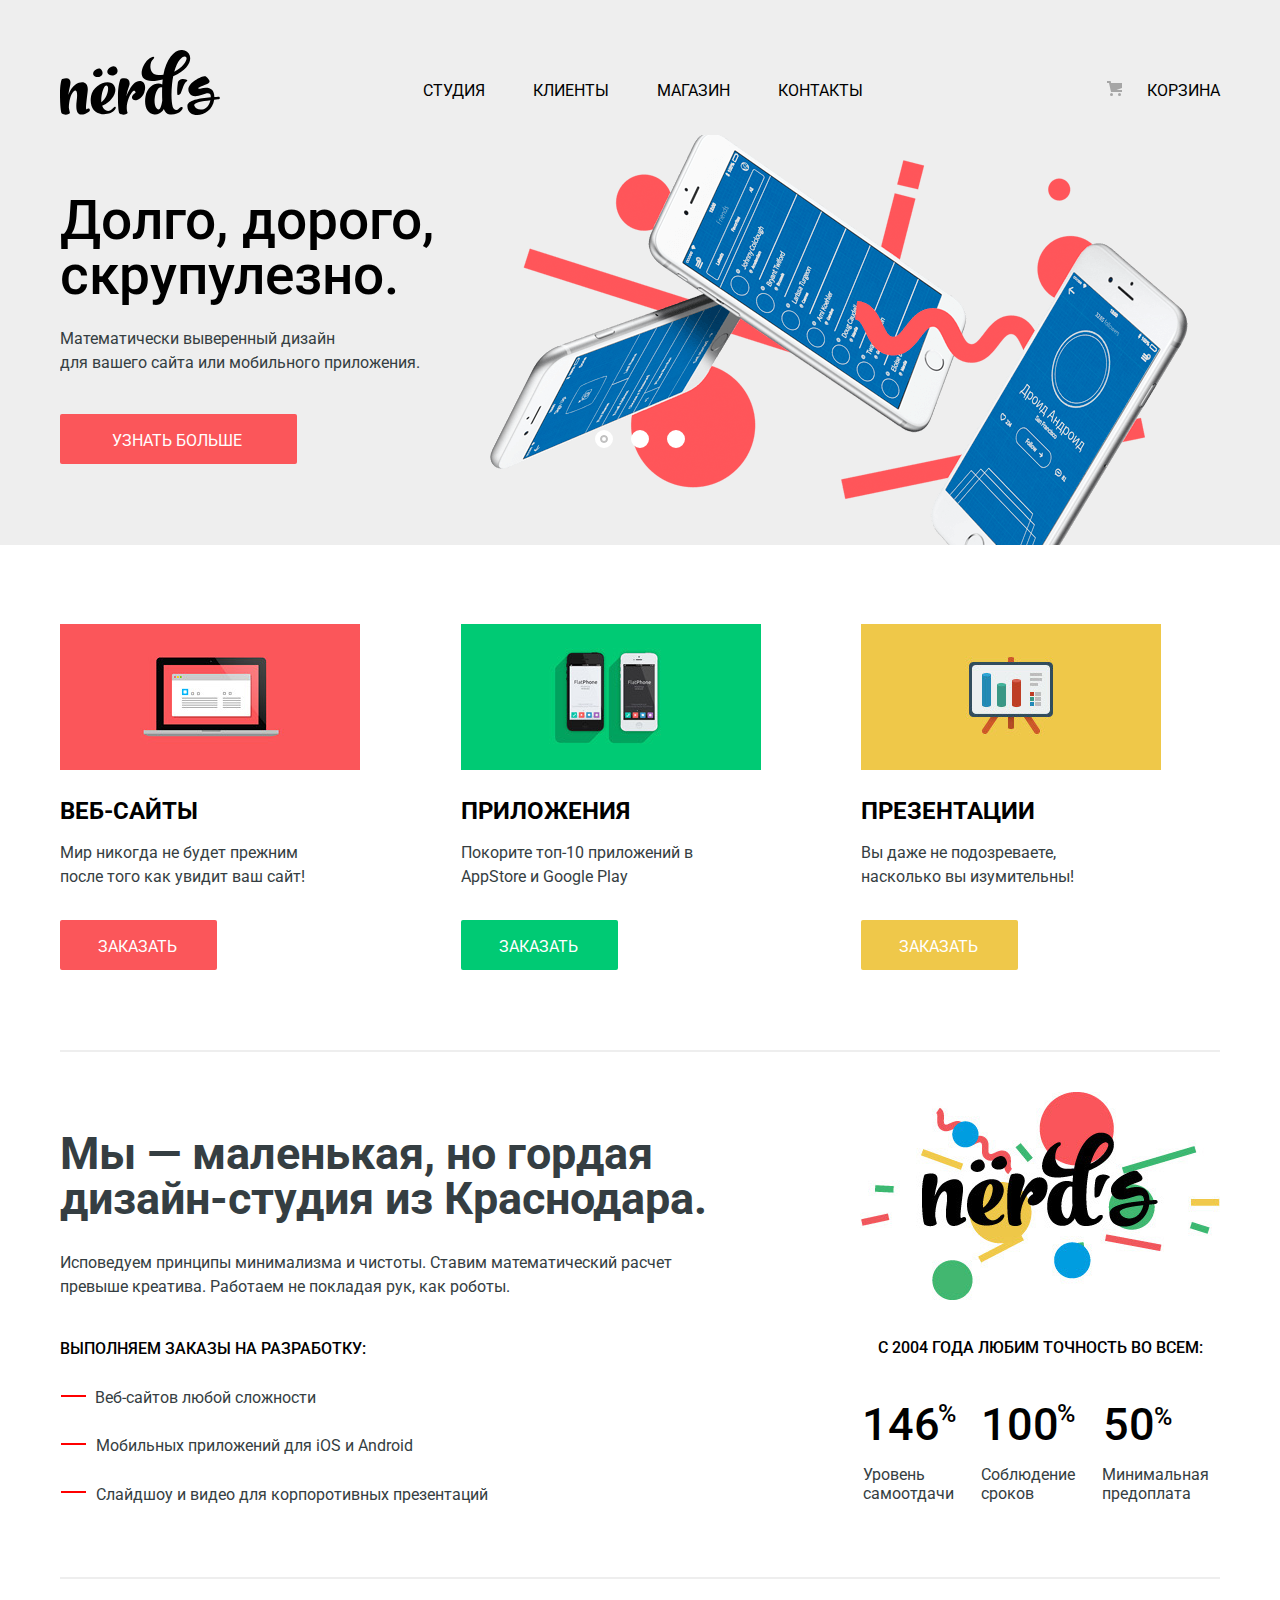
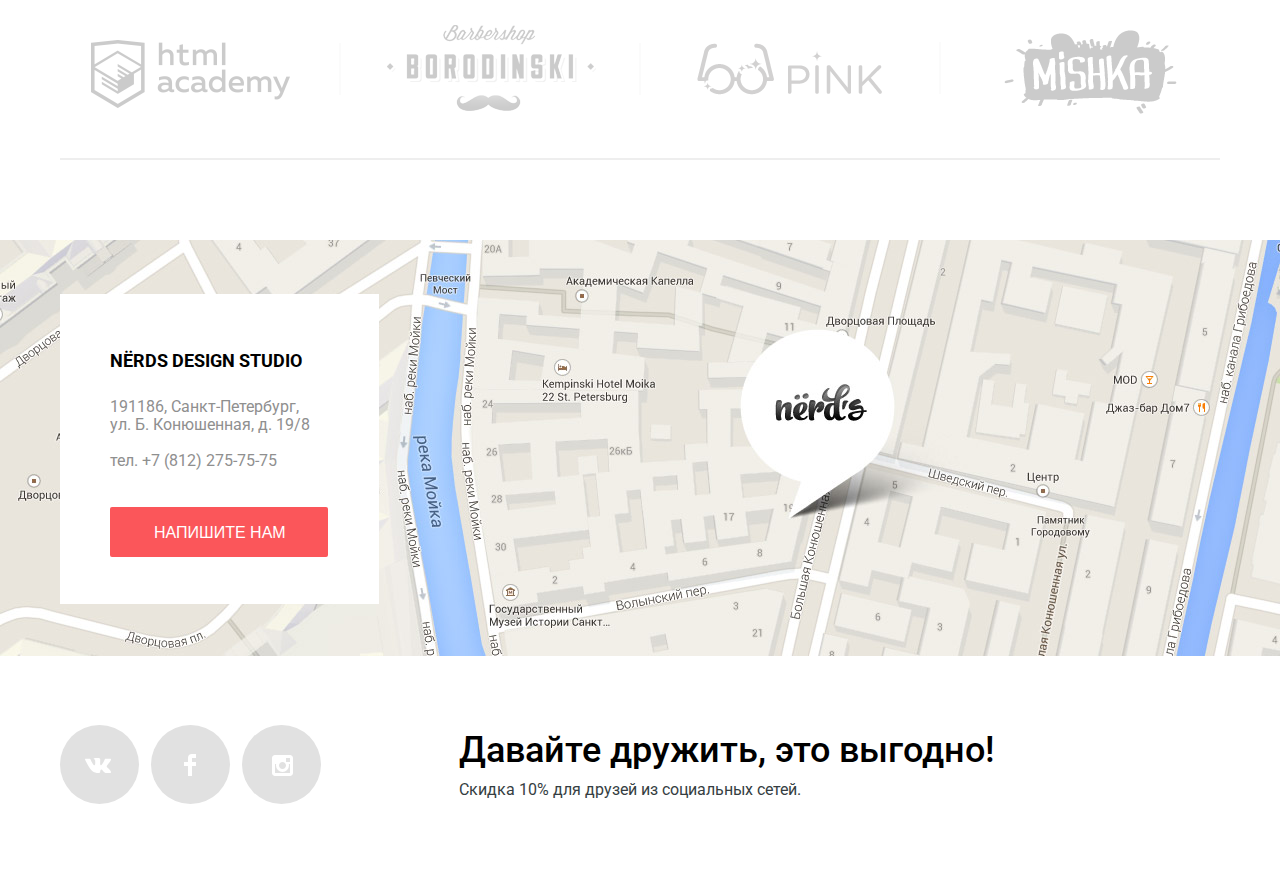
==== commit cdc5b59d: "Corrected code for first test" ====
--- a/index.html
+++ b/index.html
@@ -1,215 +1,225 @@
 <!DOCTYPE html>
 <html lang="ru">
-  <head>
+
+<head>
     <meta charset="utf-8">
     <title>HTML Academy: Нёрдс</title>
     <link href="https://fonts.googleapis.com/css?family=Roboto:400,500,700&amp;subset=cyrillic" rel="stylesheet">
     <link href="css/normalize.css" rel="stylesheet">
-    <link href="css/style.css" rel="stylesheet">
-  </head>
-  <body>
+    <link href="css/style.min.css" rel="stylesheet">
+</head>
+
+<body>
     <header class="main-header">
-      <div class="container">
-        <nav class="main-navigation">
-          <a class="main-navigation-logo">
-            <img src="img/nerds-logo.svg" alt="Логотип Нердс" width="160" height="65">
-          </a>
-          <ul class="site-navigation">
-            <li><a href="#" class="site-navigation-link">Студия</a></li>
-            <li><a href="#" class="site-navigation-link">Клиенты</a></li>
-            <li><a href="nerds-catalog.html" class="site-navigation-link">Магазин</a></li>
-            <li><a href="#" class="site-navigation-link">Контакты</a></li>
-          </ul>
-          <ul class="user-navigation">
-            <li><a href="#" class="user-basket">Корзина</a></li>
-          </ul>
-        </nav>
-
-        <section class="slider">
-          <div class="slider">
-             <input type="radio" name="toggle" id="btn-1" checked>
-             <input type="radio" name="toggle" id="btn-2">
-             <input type="radio" name="toggle" id="btn-3">
-            <div class="slider-controls">
-              <label for="btn-1"></label>
-              <label for="btn-2"></label>
-              <label for="btn-3"></label>
-            </div>
-            <div class="slides">
-             <div class="slide">
-              <div class="slide-text">
-               <div class="slide-title">
-                 Долго, дорого,<br>скрупулезно.
-               </div>
-                 <p>Математически выверенный дизайн<br> для вашего сайта или мобильного приложения.</p>
-                 <a class="button" href="info.html">Узнать больше</a>
-              </div>
-             </div>
-             <div class="slide">
-              <div class="slide-text">
-               <div class="slide-title">
-                 Любим математику<br>как никто другой
-               </div>
-                 <p>Никакого креатива, только математиеские формулы<br>для расчета идеальных пропорций.</p>
-                 <a class="button" href="info.html">Узнать больше</a>
-              </div>
-             </div>
-             <div class="slide">
-              <div class="slide-text">
-               <div class="slide-title">
-                 Только ночь,<br>только хардкор
-               </div>
-                 <p>Работать днем, как все? Мы против этого.<br>Ближе к полуночи работа только начинается.</p>
-                 <a class="button" href="info.html">Узнать больше</a>
-              </div>
-             </div>
-            </div>
-          </div>
-        </section>
-     </div>
+        <div class="container">
+            <nav class="main-navigation">
+                <a class="main-navigation-logo">
+                    <img src="img/nerds-logo.svg" alt="Логотип Нердс" width="160" height="65">
+                </a>
+                <ul class="site-navigation">
+                    <li><a href="#" class="site-navigation-link">Студия</a>
+                    </li>
+                    <li><a href="#" class="site-navigation-link">Клиенты</a>
+                    </li>
+                    <li><a href="nerds-catalog.html" class="site-navigation-link">Магазин</a>
+                    </li>
+                    <li><a href="#" class="site-navigation-link">Контакты</a>
+                    </li>
+                </ul>
+                <ul class="user-navigation">
+                    <li><a href="#" class="user-basket">Корзина</a>
+                    </li>
+                </ul>
+            </nav>
+
+            <section class="slider">
+                <div class="slider">
+                    <input type="radio" name="toggle" class="btn-1" id="btn-1" checked>
+                    <input type="radio" name="toggle" class="btn-2" id="btn-2">
+                    <input type="radio" name="toggle" class="btn-3" id="btn-3">
+                    <div class="slider-controls">
+                        <label for="btn-1"></label>
+                        <label for="btn-2"></label>
+                        <label for="btn-3"></label>
+                    </div>
+                    <div class="slides">
+                        <div class="slide">
+                            <div class="slide-text">
+                                <div class="slide-title">
+                                    Долго, дорого,
+                                    <br>скрупулезно.
+                                </div>
+                                <p>Математически выверенный дизайн
+                                    <br> для вашего сайта или мобильного приложения.</p>
+                                <a class="button" href="info.html">Узнать больше</a>
+                            </div>
+                        </div>
+                        <div class="slide">
+                            <div class="slide-text">
+                                <div class="slide-title">
+                                    Любим математику как никто другой
+                                </div>
+                                <p>Никакого креатива, только математиеские формулы для расчета идеальных пропорций.</p>
+                                <a class="button" href="info.html">Узнать больше</a>
+                            </div>
+                        </div>
+                        <div class="slide">
+                            <div class="slide-text">
+                                <div class="slide-title">
+                                    Только ночь,
+                                    <br>только хардкор
+                                </div>
+                                <p>Работать днем, как все? Мы против этого.
+                                    <br>Ближе к полуночи работа только начинается.</p>
+                                <a class="button" href="info.html">Узнать больше</a>
+                            </div>
+                        </div>
+                    </div>
+                </div>
+            </section>
+        </div>
     </header>
     <main class="container">
-     <h1 class="visually-hidden">Дизайн-студия Нердс</h1>
-     <section class="products-list">
-      <h2 class="visually-hidden">Наши услуги</h2>
-
-        <div class="products-item item1">
-           <img src="img/products-item-websites.jpg" alt="Веб-сайты" width="300" height="146">
-           <h3 class="product-title">Веб-сайты</h3>
-           <p class="products-item-description">Мир никогда не будет прежним после того как увидит ваш сайт!</p>
-           <a class="button button-1" href="#"><span class="btn-title">Заказать</span></a>
-        </div>
-
-        <div class="products-item item2">
-           <img src="img/products-item-apps.jpg" alt="Приложения" width="300" height="146">
-           <h3 class="product-title">Приложения</h3>
-           <p class="products-item-description">Покорите топ-10 приложений в AppStore и Google Play</p>
-           <a class="button button-2" href="#"><span class="btn-title">Заказать</span></a>
-        </div>
-
-        <div class="products-item item3">
-           <img src="img/products-item-presentation.jpg" alt="Презентации" width="300" height="146">
-           <h3 class="product-title">Презентации</h3>
-           <p class="products-item-description">Вы даже не подозреваете, насколько вы изумительны!</p>
-           <a class="button button-3" href="#"><span class="btn-title">Заказать</span></a>
-        </div>
-     </section>
-
-     <section class="features">
-       <div class="features-description">
-        <h2 class="features-title">Мы — маленькая, но гордая дизайн-студия из Краснодара.</h2>
-        <div class="features-description-text">
-          <p>Исповедуем принципы минимализма и чистоты.
-             Ставим математический расчет превыше креатива.
-             Работаем не покладая рук, как роботы.</p>
-        </div>
-        <p class="strong">Выполняем заказы на разработку:</p>
-         <ul class="features-list">
-           <li>Веб-сайтов любой сложности</li>
-           <li>Мобильных приложений для iOS и Android</li>
-           <li>Слайдшоу и видео для корпоротивных презентаций</li>
-         </ul>
-       </div>
-       <div class="features-table">
-          <img src="img/nerds-illustration.jpg" alt="Лого Нердс" width="360" height="208" >
-          <p class="strong features-table-name">С 2004 года любим точность во всем:</p>
-          <table class="table">
-           <tr class="strong table-row1">
-             <td>146<sup>%</sup></td>
-             <td>100<sup>%</sup></td>
-             <td>50<sup>%</sup></td>
-           </tr>
-           <tr class="table-row2">
-             <td>Уровень самоотдачи</td>
-             <td>Соблюдение сроков</td>
-             <td>Минимальная предоплата</td>
-           </tr>
-          </table>
-        </div>
-     </section>
-
-     <section class="partners">
-       <h3 class="visually-hidden">Наши партнеры и друзья</h3>
-         <a href="https://htmlacademy.ru/intensive/htmlcss" class="htmlacademy partner">
-           <img src="img/partnerhtmlacademy.png" alt="Html Academy" width="199" height="68">
-         </a>
-         <a href="#" class="borodinski partner">
-           <img src="img/partnerborodinski.png" alt="Barbershop Borodinski" width="209" height="90">
-         </a>
-         <a href="#" class="pink partner">
-           <img src="img/partnerpink.png" alt="Pink" width="185" height="52">
-         </a>
-         <a href="#" class="mishka partner">
-           <img src="img/partnermishka.png" alt="Mishka" width="173" height="84">
-         </a>
-     </section>
-   </main>
-
-   <footer class="main-footer">
-     <div class="footer-maps">
-       <h3 class="visually-hidden">Найдите нас на карте</h3>
-         <iframe class="iframemap"
-           src="https://www.google.com/maps/embed?pb=!1m18!1m12!1m3!1d1998.5989424123807!2d30.32089461587174!3d59.938796869048204!2m3!1f0!2f0!3f0!3m2!1i1024!2i768!4f13.1!3m3!1m2!1s0x4696310fca5ba729%3A0xea9c53d4493c879f!2sBolshaya+Konyushennaya+ul.%2C+19%2C+Sankt-Peterburg%2C+191186!5e0!3m2!1sen!2sru!4v1504593950821"
-           allowfullscreen>
-         </iframe>
-         <div class="container">
-           <div  class="footer-contacts">
-             <div class="address-wrapper">
-                 <p class="address-nerds">Nёrds design studio</p>
-                 <p class="address">191186б, Санкт-Петербург,
-                 ул. Б. Конюшенная, д. 19/8</p>
-                 <p class="address-tel">тел.: +7(812)275-75-75</p>
-             </div>
-             <div class="footer-button">
-                 <button type="submit" class="button footer-btn">Напишите нам</button>
-             </div>
-           </div>
-         </div>
-     </div>
-     <div class="footer-bottom container">
-       <div class="footer-social">
-         <ul class="footer-social-list">
-           <li class="social-button">
-             <a href="#" class="social social-vk" title="Вконтакте"></a>
-           </li>
-           <li class="social-button">
-             <a href="#" class="social social-fb" title="Фейсбук"></a>
-           </li>
-           <li class="social-button">
-             <a href="#" class="social social-ig" title="Инстаграм"></a>
-           </li>
-         </ul>
-       </div>
-       <div class="footer-slogan">
-         <p class="strong">Давайте дружить, это выгодно!</p>
-         Скидка 10% для друзей из социальных сетей.
-       </div>
-     </div>
-   </footer>
-
-   <section class="feedback">
-     <div class="popup-feedback">
-       <form action="#" method="post" class="popup-form">
-         <div class="popup-title-container">
-           <h2 class="popup-title">Напишите нам</h2>
-         </div>
-         <div class="popup popup-name">
-           <label for="name">Ваше имя:</label>
-           <input class="name" type="text" id="name" name="name" placeholder="Представьтесь, пожалуйста">
-         </div>
-         <div class="popup popup-email">
-           <label for="email">Ваш e-mail:</label>
-           <input class="email" type="text" id="email" name="email" placeholder="Для отправки ответа">
-         </div>
-         <div class="popup feedback-text">
-           <label for="textarea">Текс письма:</label>
-           <textarea class="textarea" id="textarea" name="text" placeholder="В свободной форме"></textarea>
-         </div>
-         <button type="submit" class="button btn-popup">Отправить</button>
-       </form>
-      <button class="popup-btn-close" type="button"><span class="visually-hidden">Закрыть</span></button>
-     </div>
-   </section>
-   <script src="js/script-nerds.js"></script>
- </body>
+        <h1 class="visually-hidden">Дизайн-студия Нердс</h1>
+        <section class="products-list">
+            <h2 class="visually-hidden">Наши услуги</h2>
+
+            <div class="products-item item1">
+                <img src="img/products-item-websites.jpg" alt="Веб-сайты" width="300" height="146">
+                <h3 class="product-title">Веб-сайты</h3>
+                <p class="products-item-description">Мир никогда не будет прежним после того как увидит ваш сайт!</p>
+                <a class="button button-1" href="#"><span class="btn-title">Заказать</span></a>
+            </div>
+
+            <div class="products-item item2">
+                <img src="img/products-item-apps.jpg" alt="Приложения" width="300" height="146">
+                <h3 class="product-title">Приложения</h3>
+                <p class="products-item-description">Покорите топ-10 приложений в AppStore и Google Play</p>
+                <a class="button button-2" href="#"><span class="btn-title">Заказать</span></a>
+            </div>
+
+            <div class="products-item item3">
+                <img src="img/products-item-presentation.jpg" alt="Презентации" width="300" height="146">
+                <h3 class="product-title">Презентации</h3>
+                <p class="products-item-description">Вы даже не подозреваете, насколько вы изумительны!</p>
+                <a class="button button-3" href="#"><span class="btn-title">Заказать</span></a>
+            </div>
+        </section>
+
+        <section class="features">
+            <div class="features-description">
+                <h2 class="features-title">Мы — маленькая, но гордая дизайн-студия из Краснодара.</h2>
+                <div class="features-description-text">
+                    <p>Исповедуем принципы минимализма и чистоты. Ставим математический расчет превыше креатива. Работаем не покладая рук, как роботы.</p>
+                </div>
+                <p class="strong">Выполняем заказы на разработку:</p>
+                <ul class="features-list">
+                    <li>Веб-сайтов любой сложности</li>
+                    <li>Мобильных приложений для iOS и Android</li>
+                    <li>Слайдшоу и видео для корпоротивных презентаций</li>
+                </ul>
+            </div>
+            <div class="features-table">
+                <img src="img/nerds-illustration.jpg" alt="Лого Нердс" width="360" height="208">
+                <p class="strong features-table-name">С 2004 года любим точность во всем:</p>
+                <table class="table">
+                    <tr class="strong table-row1">
+                        <td>146<span class="table-sp">%</span>
+                        </td>
+                        <td>100<span class="table-sp">%</span>
+                        </td>
+                        <td>50<span class="table-sp">%</span>
+                        </td>
+                    </tr>
+                    <tr class="table-row2">
+                        <td>Уровень самоотдачи</td>
+                        <td>Соблюдение сроков</td>
+                        <td>Минимальная предоплата</td>
+                    </tr>
+                </table>
+            </div>
+        </section>
+
+        <section class="partners">
+            <h3 class="visually-hidden">Наши партнеры и друзья</h3>
+            <a href="https://htmlacademy.ru/intensive/htmlcss" class="htmlacademy partner">
+                <img src="img/partnerhtmlacademy.png" alt="Html Academy" width="199" height="68">
+            </a>
+            <a href="#" class="borodinski partner">
+                <img src="img/partnerborodinski.png" alt="Barbershop Borodinski" width="209" height="90">
+            </a>
+            <a href="#" class="pink partner">
+                <img src="img/partnerpink.png" alt="Pink" width="185" height="52">
+            </a>
+            <a href="#" class="mishka partner">
+                <img src="img/partnermishka.png" alt="Mishka" width="173" height="84">
+            </a>
+        </section>
+    </main>
+
+    <footer class="main-footer">
+        <div class="footer-maps">
+            <h3 class="visually-hidden">Найдите нас на карте</h3>
+            <iframe class="iframemap" src="https://www.google.com/maps/embed?pb=!1m18!1m12!1m3!1d1998.5989424123807!2d30.32089461587174!3d59.938796869048204!2m3!1f0!2f0!3f0!3m2!1i1024!2i768!4f13.1!3m3!1m2!1s0x4696310fca5ba729%3A0xea9c53d4493c879f!2sBolshaya+Konyushennaya+ul.%2C+19%2C+Sankt-Peterburg%2C+191186!5e0!3m2!1sen!2sru!4v1504593950821" allowfullscreen>
+            </iframe>
+            <div class="container">
+                <div class="footer-contacts">
+                    <div class="address-wrapper">
+                        <p class="address-nerds">Nёrds design studio</p>
+                        <p class="address">191186, Санкт-Петербург, ул. Б. Конюшенная, д. 19/8</p>
+                        <p class="address-tel">тел. +7 (812) 275-75-75</p>
+                    </div>
+                    <div class="footer-button">
+                        <button type="submit" class="button footer-btn">Напишите нам</button>
+                    </div>
+                </div>
+            </div>
+        </div>
+        <div class="footer-bottom container">
+            <div class="footer-social">
+                <ul class="footer-social-list">
+                    <li class="social-button">
+                        <a href="#" class="social social-vk" title="Вконтакте"></a>
+                    </li>
+                    <li class="social-button">
+                        <a href="#" class="social social-fb" title="Фейсбук"></a>
+                    </li>
+                    <li class="social-button">
+                        <a href="#" class="social social-ig" title="Инстаграм"></a>
+                    </li>
+                </ul>
+            </div>
+            <div class="footer-slogan">
+                <p class="strong">Давайте дружить, это выгодно!</p>
+                Скидка 10% для друзей из социальных сетей.
+            </div>
+        </div>
+    </footer>
+
+    <section class="feedback">
+        <div class="popup-feedback">
+            <form action="#" method="post" class="popup-form">
+                <div class="popup-title-container">
+                    <h2 class="popup-title">Напишите нам</h2>
+                </div>
+                <div class="popup popup-name">
+                    <label for="name">Ваше имя:</label>
+                    <input class="name" type="text" id="name" name="name" placeholder="Представьтесь, пожалуйста">
+                </div>
+                <div class="popup popup-email">
+                    <label for="email">Ваш e-mail:</label>
+                    <input class="email" type="text" id="email" name="email" placeholder="Для отправки ответа">
+                </div>
+                <div class="popup feedback-text">
+                    <label for="textarea">Текс письма:</label>
+                    <textarea class="textarea" id="textarea" name="text" placeholder="В свободной форме"></textarea>
+                </div>
+                <button type="submit" class="button btn-popup">Отправить</button>
+            </form>
+            <button class="popup-btn-close" type="button"></button>
+        </div>
+    </section>
+    <script src="js/script-nerds.js"></script>
+</body>
+
 </html>
--- a/css/style.min.css
+++ b/css/style.min.css
@@ -0,0 +1 @@
+.main-footer,.main-header,body,html{min-width:1200px}.footer-maps,.slide:nth-child(1),.slide:nth-child(2),.slide:nth-child(3),.social-vk::before,.user-basket::before{background-repeat:no-repeat}.button,.partner,.radiobox,.slider-controls label,.social{cursor:pointer}.popup-title,.price-controls input,body,html{font-family:Roboto,Arial,sans-serif}body,html{margin:0;padding:0;color:#353e42}a{text-decoration:none}.button{display:inline-block;vertical-align:top;color:#fff;background-color:#fb565a;text-transform:uppercase;border:none;border-radius:2px}.features-list,.pagination-list,.site-navigation,.social-button,.user-navigation{list-style:none}.main-header{background-color:#eee}.main-header .button{background-color:#fb565a}.main-header .button:focus,.main-header .button:hover{background-color:#e74246}.main-header .button:active{color:#e26c6e;background-color:#d7373b}.main-navigation{display:flex;justify-content:space-between;flex-wrap:wrap;padding-top:60px;margin:auto}.main-navigation a{line-height:30px;color:#000;font-weight:400;text-transform:uppercase}.main-navigation-logo{margin-top:-10px}.catalog .main-navigation-logo:focus,.catalog .main-navigation-logo:hover{opacity:.8}.catalog .main-navigation-logo:active{opacity:.3;border-bottom:none}.site-navigation{display:flex;width:440px;justify-content:space-between;padding:0;margin-right:41px}.site-navigation-link:hover,.user-basket:hover{color:#fb565a}.site-navigation-link:focus,.user-basket:focus{color:#a6a6a6}.site-navigation .current,.site-navigation-link:active,.user-basket:active{color:#000;border-bottom:2px solid #fb565a}.site-navigation .current{padding-bottom:9px}.user-navigation{display:flex}.user-navigation .user-basket{position:relative}.user-basket::before{content:"";position:absolute;top:0;left:-40px;width:15px;height:15px;background-image:url(../img/cart-icon.svg);background-position:0 0}.slider{position:relative;width:1160px;height:410px;margin:0 auto;padding-top:10px}.slider input[type=radio]{position:absolute;opacity:0}.slider-controls{position:absolute;bottom:105px;left:400px;width:160px;height:20px;margin-left:100px;text-align:center;z-index:1000}.slider-controls label{display:inline-block;width:8px;height:8px;margin:0 7px;background-color:#fff;border:5px solid #fff;border-radius:50%;vertical-align:top}.btn-1:checked~.slider-controls label[for=btn-1],.btn-2:checked~.slider-controls label[for=btn-2],.btn-3:checked~.slider-controls label[for=btn-3]{box-shadow:inset 0 0 0 2px #c1c1c1}.slide{position:absolute;top:0;left:0;width:100%;height:100%;overflow:hidden;display:none}.slide .slide-title{font-size:55px;line-height:55px;font-weight:500;color:#000;padding-top:58px}.slide:nth-child(1){background-image:url(../img/header-slider-1.png);background-position:93% -3px}.slide:nth-child(2){background-image:url(../img/header-slider-2.png);background-position:100% -20px}.slide:nth-child(3){background-image:url(../img/header-slider-3.png);background-position:100% -1px}.slide:nth-child(2) .slide-text{padding-right:540px}.slide:nth-child(2) p{padding-right:210px}.btn-1:checked~.slides .slide:nth-child(1),.btn-2:checked~.slides .slide:nth-child(2),.btn-3:checked~.slides .slide:nth-child(3){display:block}.slide-text p{padding-top:24px;margin:0;font-size:16px;line-height:24px}.slide .button{display:inline-block;vertical-align:top;text-align:center;padding:18px 55px 14px 52px;margin-top:39px;background-color:#fb565a}.slide .button:focus,.slide .button:hover{background-color:#e74246}.slide .button:active{color:#e26c6e;background-color:#d7373b;box-shadow:inset 0 3px 0 0 #c13135}.container{width:1160px;margin:auto;padding:0 20px}.products-list{display:flex;justify-content:space-between;margin-top:79px;margin-bottom:80px}.features,.partners{justify-content:space-between;border-top:2px solid #eee}.products-list .button{padding:18px 40px 13px 38px}.products-list .btn-title:active{opacity:.3}.products-list .button-1{background-color:#fb565a}.products-list .button-1:focus,.products-list .button-1:hover{background-color:#e74246}.products-list .button-1:active{background-color:#d7373b;box-shadow:inset 0 3px 0 0 #c13135}.products-list .button-2{background-color:#00ca74}.products-list .button-2:focus,.products-list .button-2:hover{background-color:#00bc6c}.products-list .button-2:active{background-color:#00aa62;box-shadow:inset 0 3px 0 0 #009958}.products-list .button-3{background-color:#efc84a}.products-list .button-3:focus,.products-list .button-3:hover{background-color:#eab534}.products-list .button-3:active{background-color:#e5a722;box-shadow:inset 0 3px 0 0 #ce961f}.products-item{width:300px}.products-item-description{padding-top:15px;padding-bottom:31px;margin-top:0;margin-bottom:0;font-size:16px;line-height:24px;width:260px}.products-item .product-title{font-size:24px;line-height:30px;color:#000;text-transform:uppercase;margin-top:22px;margin-bottom:0}.products-list .item3{padding-right:59px}.features{display:flex;height:523px;padding-bottom:2px}.features-description{display:flex;flex-direction:column;width:670px;padding:54px 0 23px}.features-title{margin:0;font-size:45px;line-height:45px;padding-top:25px}.features-description-text{font-size:16px;line-height:24px;padding:30px 0 38px}.features-description-text p{margin:0}.features-list{position:relative;margin:0;padding-top:28px;padding-left:0}.features-list li:nth-child(1)::before,.features-list li:nth-child(2)::before,.features-list li:nth-child(3)::before{content:"";position:absolute;left:1px;width:25px;height:2px;background-color:red}.features-list li:nth-child(1){padding-left:35px;padding-bottom:30px}.features-list li:nth-child(2),.features-list li:nth-child(3){padding-left:36px;padding-bottom:30px}.features-list li:nth-child(1)::before{top:34px}.features-list li:nth-child(2)::before{top:82px}.features-list li:nth-child(3)::before{top:130px}.features-table{width:360px;padding:40px 0 0 20px}.features-table-name{text-align:center;padding-top:32px}.features .table{margin-top:33px}.table .strong{font-size:45px}.table-row1 td{padding-top:18px}.table-row1 td:nth-child(1){padding-right:13px;padding-left:0}.table-row1 td:nth-child(2){padding-right:0;padding-left:7px}.table-row1 td:nth-child(3){padding-left:2px;position:relative;top:-12px}.table-row1 .table-sp{display:block;font-size:25px;top:-35px;left:76px;position:relative;vertical-align:baseline}td:nth-child(3) .table-sp{position:absolute;left:53px;top:22px}.table-row2 td{padding-top:2px}.table-row2 td:nth-child(1){padding-right:12px}.table-row2 td:nth-child(2){padding-right:20px;padding-left:7px}.partners{display:flex;width:1160px;padding-top:50px;padding-bottom:39px;align-items:center;margin-bottom:80px;border-bottom:2px solid #eee}.partners .htmlacademy{margin-top:5px;padding-left:31px}.partners .borodinski{margin-top:-4px;padding-right:32px;padding-left:97px;width:300px;position:relative}.borodinski::after,.borodinski::before{width:2px;position:absolute;top:18px;height:52px;background-color:#eee;display:block;content:""}.borodinski::before{left:49px}.borodinski::after{left:349px}.partners .pink{padding-right:29px;margin-top:-5px;width:300px;position:relative}.pink::after{content:"";display:block;width:2px;height:52px;background-color:#eee;position:absolute;top:-1px;left:242px}.partners .mishka{padding-right:43px}.partner{opacity:.2;display:block}.partner:focus,.partner:hover{opacity:1}.partner:active,.partner:visited{opacity:.1}.main-footer .strong{font-size:36px;line-height:36px;text-transform:none;margin:0 0 13px}.footer-maps{position:relative;margin:0 auto;height:416px;max-width:1440px;background-image:url(../img/map-marker.jpg);background-size:cover;background-color:#b5b5b6;background-position:center}.footer-maps .container{display:flex}.iframemap{width:100%;height:416px;border:0;position:absolute}.footer-contacts{margin-top:54px;width:230px;background-color:#fff;color:#8f8f8f;line-height:18px;z-index:1;padding:50px 39px 47px 50px}.address-wrapper{width:210px;padding-bottom:37px}.address-wrapper p{margin:0}.address-wrapper .address{padding-top:22px;font-size:16px;line-height:18px}.address-wrapper .address-tel{padding-top:18px}.footer-contacts .address-nerds{color:#000;font-size:18px;line-height:30px;text-transform:uppercase;font-weight:700;padding-top:2px}.footer-button .button{font-size:16px;line-height:18px;padding:17px 42px 15px 44px}.footer-btn:focus,.footer-btn:hover{background-color:#e74246}.footer-btn:active{color:#e26c6e;background-color:#d7373b;box-shadow:inset 0 3px 0 0 #c13135}.footer-bottom{display:flex;margin:69px auto}.footer-social-list{display:flex;padding:0;margin:0}.social-button{margin-right:12px;position:relative}.social{width:79px;height:79px;background-color:#e1e1e1;border-radius:50%}.social:focus,.social:hover{background-color:#e74246}.social:active{background-color:#d7373b}.social-vk{display:block;margin:auto}.social-vk::before{content:"";display:block;background-image:url(../img/vk-icon.svg);position:absolute;left:25px;bottom:30px;width:26px;height:16px}.social-fb::before,.social-ig::before{display:block;background-repeat:no-repeat;position:absolute;bottom:28px;content:""}.social-fb:active::before,.social-ig:active::before,.social-vk:active::before{opacity:.3}.social-fb{display:block;margin:auto}.social-fb::before{background-image:url(../img/fb-icon.svg);left:33px;width:12px;height:22px}.social-ig{display:block;margin:auto}.social-ig::before{background-image:url(../img/insta-icon.svg);left:30px;width:21px;height:21px}.footer-slogan{margin-left:126px;margin-top:7px}.catalog-page{margin:0;text-align:center;font-size:55px;line-height:55px;color:#000;padding:71px 82px 103px 80px}.inner-page{display:flex;justify-content:space-between}.main-form{display:flex;flex-direction:column;width:260px;padding-top:56px}.main-form h3{font-size:18px;line-height:30px;text-transform:uppercase;margin:0}.form{display:flex;flex-direction:column;justify-content:space-between}.range-filter{width:260px;padding-top:47px;padding-bottom:56px}.range-controls{position:relative;height:80px;margin-bottom:15px;padding:0 20px;background-color:#eee;border-radius:5px;overflow:hidden}.range-controls .scale{margin-top:39px;height:2px;background-color:#d7dcde}.range-controls .bar{height:2px;background-color:#00ca74}.range-controls .toggle{width:4px;height:4px;border:8px solid #fff;background-color:#ababab;border-radius:50%;box-shadow:0 2px 1px 0 #cccdcd;position:absolute;top:30px;cursor:pointer}.range-controls .toggle-max{left:160px}.range-controls .toggle-min{left:18px}.checkbox::before,.radiobox::before{background-repeat:no-repeat;left:1px;bottom:-1px}.price-controls label{font-size:16px;line-height:22px;text-transform:uppercase}.price-controls input{width:60px;padding:10px;border:none;background-color:#eee;font-size:16px;font-weight:300;font-style:normal;text-align:center;color:#283136;border-radius:5px}.checkbox,.radiobox{padding-top:14px;padding-left:35px;margin-bottom:6px;font-size:16px;line-height:20px;vertical-align:top;outline:0}.price-controls .min-price{margin-right:28px;margin-left:8px}label .max-price{margin-left:8px}.price-controls{white-space:nowrap}.form-grid{padding-bottom:40px}.radiobox{display:inline-block;position:relative;margin-right:15px}.grid[type=radio]{display:none}.radiobox::before{content:"";display:inline-block;background-image:url(../img/radio-off.svg);opacity:.4;width:25px;height:25px;margin-right:10px;position:absolute}.grid:checked+.radiobox::before{background-image:url(../img/radio-on.svg);opacity:.4}.radiobox:focus::before,.radiobox:hover::before{background-image:url(../img/radio-off.svg);opacity:1}.grid:checked+.radiobox:focus::before,.grid:checked+.radiobox:hover::before{background-image:url(../img/radio-on.svg);opacity:1}.radiobox:disabled::before{background-image:url(../img/radio-off.svg);opacity:.1;cursor:default}.grid:checked:disabled+.radiobox::before{background-image:url(../img/radio-on.svg);opacity:.1;cursor:default}.form-checkbox{padding-bottom:43px}.checkbox{display:inline-block;cursor:pointer;position:relative;margin-right:15px}.sort,.sort-links{line-height:18px;text-transform:uppercase}.features-checkbox[type=checkbox]{display:none}.checkbox::before{content:"";display:inline-block;background-image:url(../img/checkbox-off.svg);opacity:.4;width:23px;height:23px;margin-right:10px;position:absolute}.features-checkbox:checked+.checkbox::before{background-image:url(../img/checkbox-on.svg);opacity:.4;width:27px;height:23px}.checkbox:focus::before,.checkbox:hover::before{background-image:url(../img/checkbox-off.svg);opacity:1}.features-checkbox:checked+.checkbox:focus::before,.features-checkbox:checked+.checkbox:hover::before{background-image:url(../img/checkbox-on.svg);opacity:1}.checkbox:disabled::before{background-image:url(../img/checkbox-off.svg);opacity:.1;cursor:default}.features-checkbox:checked:disabled+.checkbox::before{background-image:url(../img/checkbox-on.svg);opacity:.1;cursor:default}.main-form .button{display:inline-block;vertical-align:top;color:#000;background-color:#eee;padding-top:17px;padding-bottom:15px}.main-form .button:focus,.main-form .button:hover{background-color:#dfdfdf}.main-form .button:active{color:#959595;background-color:#d5d5d5;box-shadow:inset 0 3px 0 0 #bfbfbf}.sorting{display:flex;width:760px;flex-wrap:wrap;justify-content:space-between;padding-top:5px;padding-bottom:54px}.sort{color:#000;font-size:18px;font-weight:700;padding-top:55px}.sort-categories{display:flex;padding-top:56px}.sort-links{font-size:14px;color:#b2b2b2;margin-right:14px}.sort-links:focus,.sort-links:hover{color:#666}.sort-link-current,.sort-links:active{color:#000}.icon-down-up{display:flex;padding-top:2px;cursor:pointer}.sort-categories .icon-down,.sort-categories .icon-up{display:block;width:11px;height:10px;margin-right:0;background-repeat:no-repeat;opacity:.2}.sort-categories .icon-down:hover,.sort-categories .icon-up:hover{opacity:.3}.sort-categories .icon-current{opacity:1}.sort-categories .icon-down{background-image:url(../img/icon-down-dir.svg);margin-left:17px}.sort-categories .icon-up{background-image:url(../img/icon-up-dir.svg);margin-left:18px}.examples .button{display:inline-block;vertical-align:top;text-align:center;margin-top:30px;margin-bottom:41px;padding:18px 60px 14px 61px}.examples .button:focus,.examples .button:hover{background-color:#e74246}.examples .button:active{background-color:#d7373b}.template-examples{display:flex;flex-wrap:wrap;justify-content:space-between;width:760px}.template{position:relative;width:360px;height:575px;margin-bottom:34px;padding-top:40px;background-image:url(../img/browser-off.svg);background-repeat:no-repeat}.template-description h3,.template-name{padding-top:29px;margin:0}.template-description{display:none}.template:hover{background-image:url(../img/browser-on.svg);background-repeat:no-repeat;width:360px}.template:hover .template-description{display:block;position:absolute;bottom:0;overflow:scroll;width:360px;max-height:575px;background-color:#eee;text-align:center;color:#666}.template-name{color:#000;font-size:18px;line-height:30px;text-transform:uppercase;padding-right:5px}.pagination-list a,.strong{font-size:16px;font-weight:500}.template-description-text{padding-left:65px;padding-right:65px}.template-description-text p{margin:0;padding-top:13px}.pagination-list{display:flex;padding:0;margin-top:27px;margin-bottom:60px}.pagination-item,.pagination-next{height:33px;text-align:center;padding-top:17px}.pagination-list a{color:#000;line-height:18px}.pagination-item{display:block;width:50px;background:#eee;border-radius:2px;margin-right:11px}.pagination-item-current{background-color:#fff;box-shadow:inset 0 0 0 3px #dbdbdb;width:50px;height:33px}.pagination-item:focus,.pagination-item:hover{background-color:#dfdfdf}.pagination-item:active{background-color:#d5d5d5;color:#959595;box-shadow:inset 0 3px 0 0 #bfbfbf}.pagination-next{width:260px;background-color:#eee;text-transform:uppercase}.strong{line-height:24px;color:#000;text-transform:uppercase;margin:0}.visually-hidden{position:absolute;width:1px;height:1px;margin:-1px;border:0;padding:0;clip:rect(0 0 0 0);overflow:hidden}.feedback{position:fixed;left:50%;top:10%;margin-left:-480px;z-index:2;width:960px;box-shadow:0 0 20px 0 #000;background-color:#fff;display:none;justify-content:center}.feedback-show{display:flex;animation:anvil .7s}.feedback-error{animation:shake .6s}.popup-feedback{width:800px;padding:70px 20px 50px;position:relative}.popup-title{font-size:45px;line-height:45px;color:#000;margin:0 0 50px}.popup .email,.popup .name{display:block;width:344px;height:46px;border:2px solid #d7dcde;padding-left:14px;margin-top:12px;outline:0}.popup .email:hover,.popup .name:hover,.popup .textarea:hover{border-color:#b4b9bb}.popup .email:focus,.popup .name:focus,.popup .textarea:focus{border-color:#000;color:#444}.popup .email:invalid,.popup .name:invalid{border-color:#e74246}.textarea{outline:0}.popup-name{float:left;margin-right:40px}.popup-email{float:left}.popup label{font-size:16px;line-height:18px;font-weight:700}.feedback-text{clear:both;padding-top:35px}.feedback-text .textarea{width:746px;height:101px;margin-top:12px;padding-top:13px;padding-left:13px;border:2px solid #d7dcde;resize:none}.btn-popup{padding:18px 82px;margin-top:47px}.btn-popup:focus,.btn-popup:hover{background-color:#e74246}.btn-popup:active{color:#e26c6e;background-color:#d7373b;box-shadow:inset 0 3px 0 0 #c13135}.popup-btn-close{position:absolute;top:80px;right:42px;cursor:pointer;background-image:url(../img/close-cross.svg);background-repeat:no-repeat;border:0;background-color:transparent;width:21px;height:21px;opacity:.3}.popup-btn-close:focus,.popup-btn-close:hover{opacity:1}.popup-btn-close:active{opacity:.1}@keyframes anvil{0%{transform:scale(5);opacity:0;box-shadow:0 0 0 rgba(241,241,241,0)}50%{transform:scale(1);opacity:1;box-shadow:0 0 0 rgba(241,241,241,.5)}75%{transform:scale(1);opacity:1;box-shadow:0 0 250px rgba(241,241,241,.5)}100%{transform:scale(1);opacity:1;box-shadow:0 0 500px rgba(241,241,241,0)}}@keyframes shake{0%,100%{transform:translateX(0)}10%,30%,50%,70%,90%{transform:translateX(-10px)}20%,40%,60%,80%{transform:translateX(10px)}}
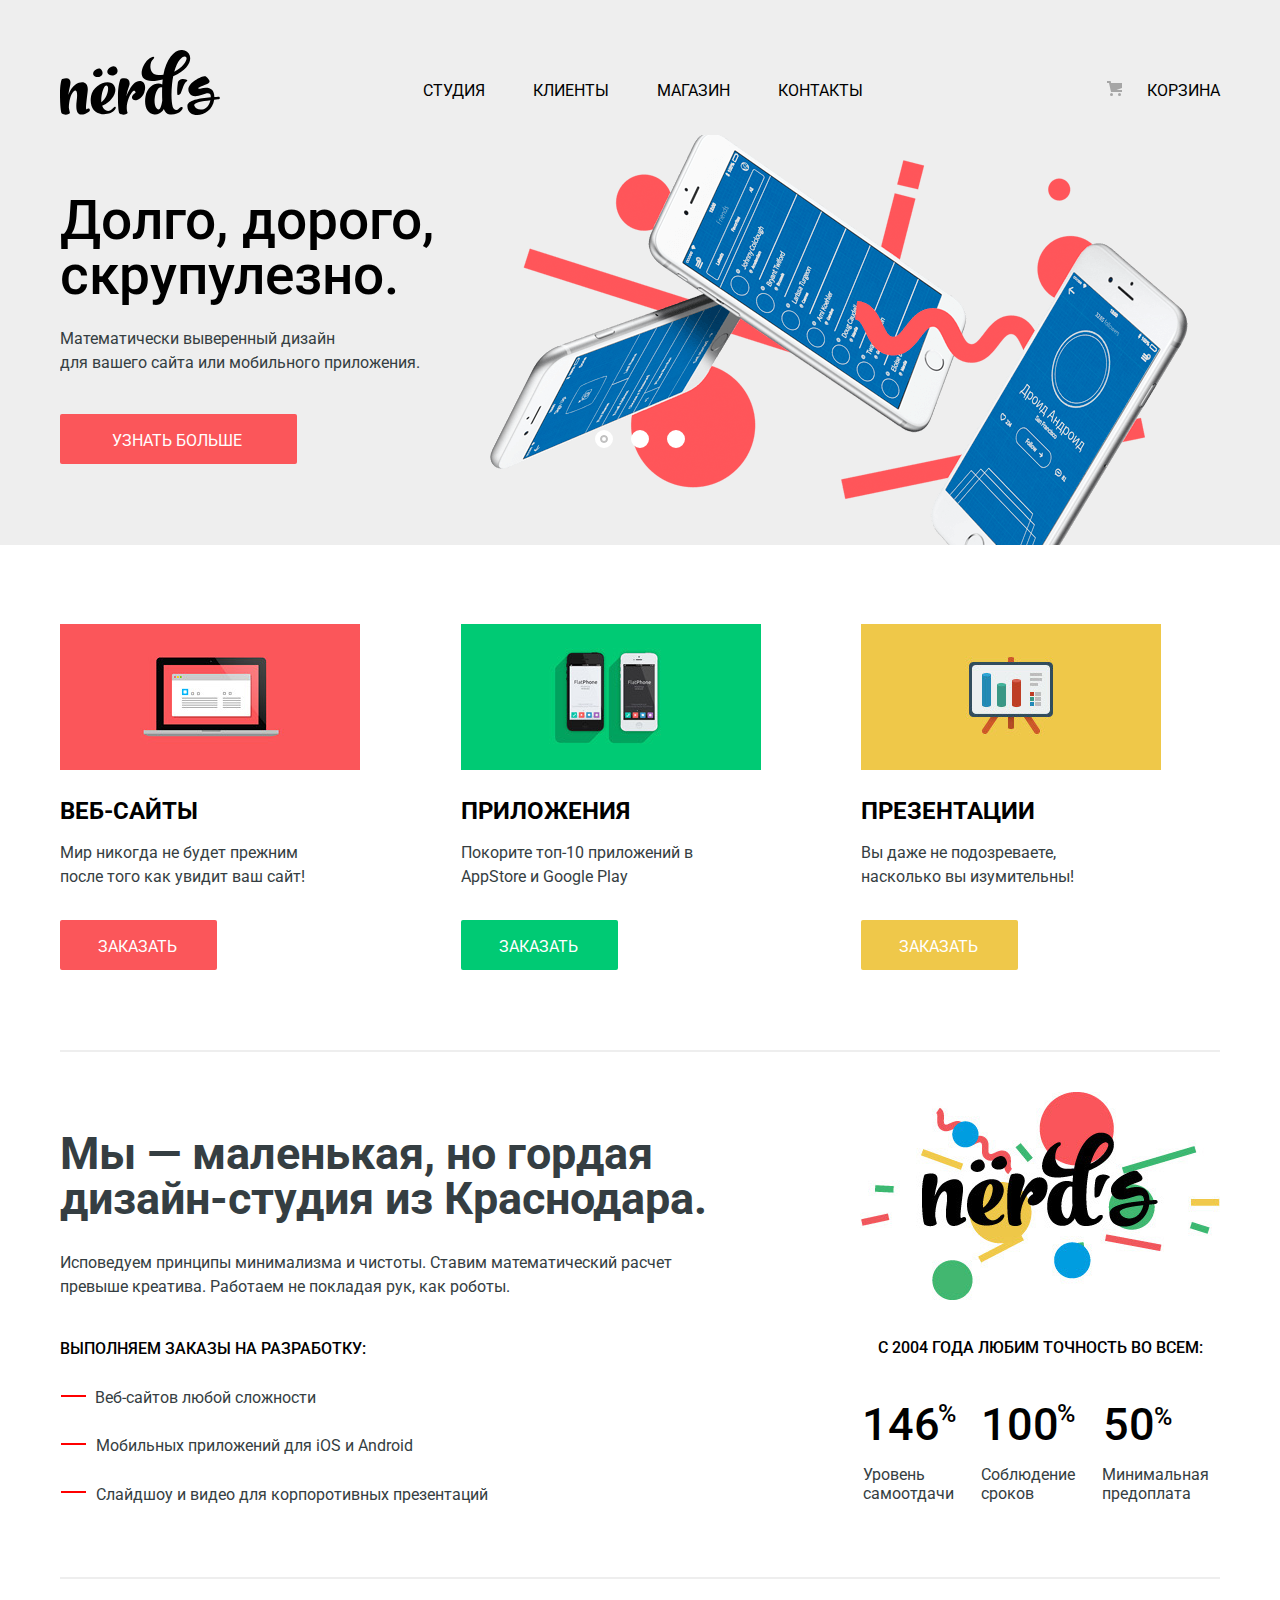
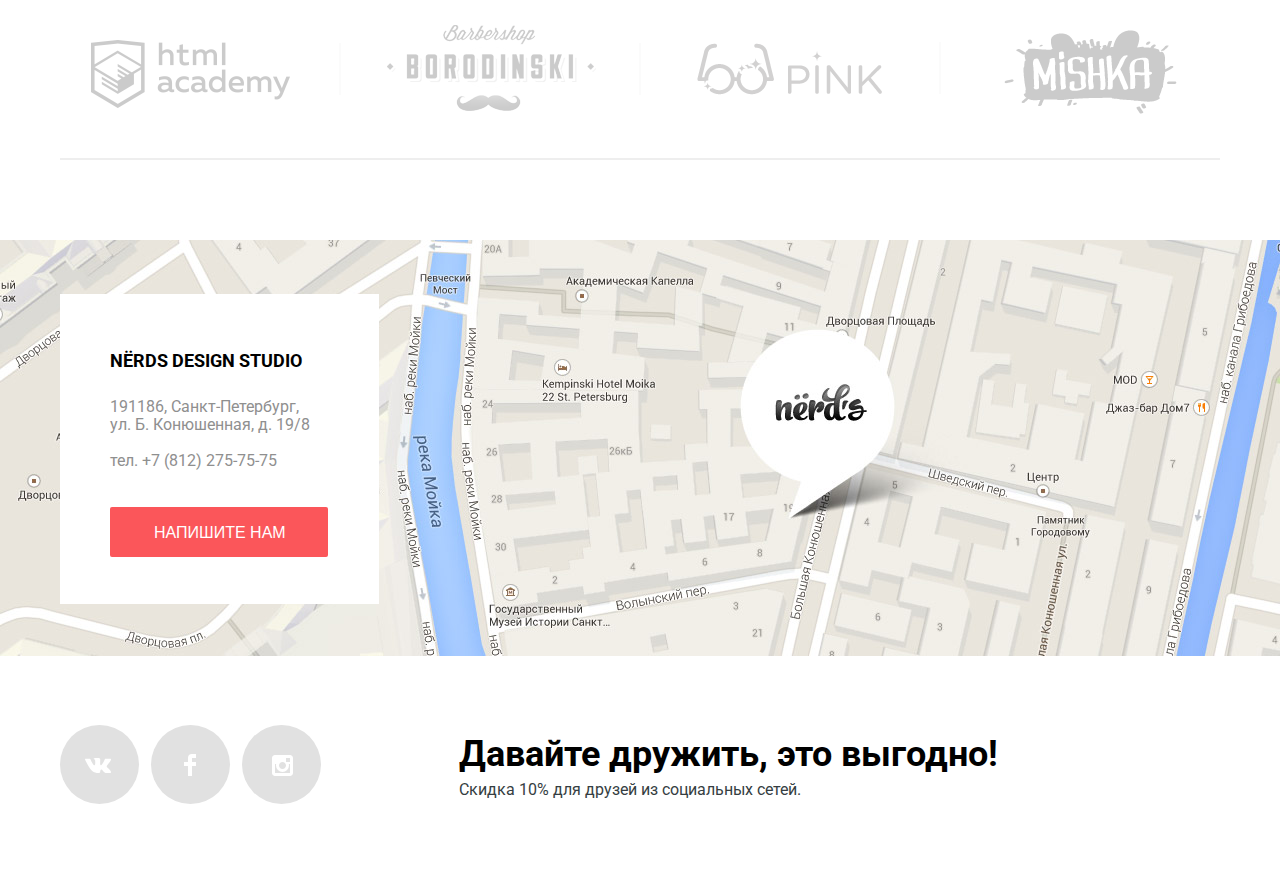
==== commit 13dff650: "addded font-weight for footer slogan" ====
--- a/index.html
+++ b/index.html
@@ -1,6 +1,5 @@
 <!DOCTYPE html>
 <html lang="ru">
-
 <head>
     <meta charset="utf-8">
     <title>HTML Academy: Нёрдс</title>
@@ -8,7 +7,6 @@
     <link href="css/normalize.css" rel="stylesheet">
     <link href="css/style.min.css" rel="stylesheet">
 </head>
-
 <body>
     <header class="main-header">
         <div class="container">
@@ -31,7 +29,6 @@
                     </li>
                 </ul>
             </nav>
-
             <section class="slider">
                 <div class="slider">
                     <input type="radio" name="toggle" class="btn-1" id="btn-1" checked>
@@ -83,21 +80,18 @@
         <h1 class="visually-hidden">Дизайн-студия Нердс</h1>
         <section class="products-list">
             <h2 class="visually-hidden">Наши услуги</h2>
-
             <div class="products-item item1">
                 <img src="img/products-item-websites.jpg" alt="Веб-сайты" width="300" height="146">
                 <h3 class="product-title">Веб-сайты</h3>
                 <p class="products-item-description">Мир никогда не будет прежним после того как увидит ваш сайт!</p>
                 <a class="button button-1" href="#"><span class="btn-title">Заказать</span></a>
             </div>
-
             <div class="products-item item2">
                 <img src="img/products-item-apps.jpg" alt="Приложения" width="300" height="146">
                 <h3 class="product-title">Приложения</h3>
                 <p class="products-item-description">Покорите топ-10 приложений в AppStore и Google Play</p>
                 <a class="button button-2" href="#"><span class="btn-title">Заказать</span></a>
             </div>
-
             <div class="products-item item3">
                 <img src="img/products-item-presentation.jpg" alt="Презентации" width="300" height="146">
                 <h3 class="product-title">Презентации</h3>
@@ -105,7 +99,6 @@
                 <a class="button button-3" href="#"><span class="btn-title">Заказать</span></a>
             </div>
         </section>
-
         <section class="features">
             <div class="features-description">
                 <h2 class="features-title">Мы — маленькая, но гордая дизайн-студия из Краснодара.</h2>
@@ -139,7 +132,6 @@
                 </table>
             </div>
         </section>
-
         <section class="partners">
             <h3 class="visually-hidden">Наши партнеры и друзья</h3>
             <a href="https://htmlacademy.ru/intensive/htmlcss" class="htmlacademy partner">
@@ -156,7 +148,6 @@
             </a>
         </section>
     </main>
-
     <footer class="main-footer">
         <div class="footer-maps">
             <h3 class="visually-hidden">Найдите нас на карте</h3>
@@ -195,7 +186,6 @@
             </div>
         </div>
     </footer>
-
     <section class="feedback">
         <div class="popup-feedback">
             <form action="#" method="post" class="popup-form">
@@ -221,5 +211,4 @@
     </section>
     <script src="js/script-nerds.js"></script>
 </body>
-
 </html>
--- a/css/style.min.css
+++ b/css/style.min.css
@@ -1 +1 @@
-.main-footer,.main-header,body,html{min-width:1200px}.footer-maps,.slide:nth-child(1),.slide:nth-child(2),.slide:nth-child(3),.social-vk::before,.user-basket::before{background-repeat:no-repeat}.button,.partner,.radiobox,.slider-controls label,.social{cursor:pointer}.popup-title,.price-controls input,body,html{font-family:Roboto,Arial,sans-serif}body,html{margin:0;padding:0;color:#353e42}a{text-decoration:none}.button{display:inline-block;vertical-align:top;color:#fff;background-color:#fb565a;text-transform:uppercase;border:none;border-radius:2px}.features-list,.pagination-list,.site-navigation,.social-button,.user-navigation{list-style:none}.main-header{background-color:#eee}.main-header .button{background-color:#fb565a}.main-header .button:focus,.main-header .button:hover{background-color:#e74246}.main-header .button:active{color:#e26c6e;background-color:#d7373b}.main-navigation{display:flex;justify-content:space-between;flex-wrap:wrap;padding-top:60px;margin:auto}.main-navigation a{line-height:30px;color:#000;font-weight:400;text-transform:uppercase}.main-navigation-logo{margin-top:-10px}.catalog .main-navigation-logo:focus,.catalog .main-navigation-logo:hover{opacity:.8}.catalog .main-navigation-logo:active{opacity:.3;border-bottom:none}.site-navigation{display:flex;width:440px;justify-content:space-between;padding:0;margin-right:41px}.site-navigation-link:hover,.user-basket:hover{color:#fb565a}.site-navigation-link:focus,.user-basket:focus{color:#a6a6a6}.site-navigation .current,.site-navigation-link:active,.user-basket:active{color:#000;border-bottom:2px solid #fb565a}.site-navigation .current{padding-bottom:9px}.user-navigation{display:flex}.user-navigation .user-basket{position:relative}.user-basket::before{content:"";position:absolute;top:0;left:-40px;width:15px;height:15px;background-image:url(../img/cart-icon.svg);background-position:0 0}.slider{position:relative;width:1160px;height:410px;margin:0 auto;padding-top:10px}.slider input[type=radio]{position:absolute;opacity:0}.slider-controls{position:absolute;bottom:105px;left:400px;width:160px;height:20px;margin-left:100px;text-align:center;z-index:1000}.slider-controls label{display:inline-block;width:8px;height:8px;margin:0 7px;background-color:#fff;border:5px solid #fff;border-radius:50%;vertical-align:top}.btn-1:checked~.slider-controls label[for=btn-1],.btn-2:checked~.slider-controls label[for=btn-2],.btn-3:checked~.slider-controls label[for=btn-3]{box-shadow:inset 0 0 0 2px #c1c1c1}.slide{position:absolute;top:0;left:0;width:100%;height:100%;overflow:hidden;display:none}.slide .slide-title{font-size:55px;line-height:55px;font-weight:500;color:#000;padding-top:58px}.slide:nth-child(1){background-image:url(../img/header-slider-1.png);background-position:93% -3px}.slide:nth-child(2){background-image:url(../img/header-slider-2.png);background-position:100% -20px}.slide:nth-child(3){background-image:url(../img/header-slider-3.png);background-position:100% -1px}.slide:nth-child(2) .slide-text{padding-right:540px}.slide:nth-child(2) p{padding-right:210px}.btn-1:checked~.slides .slide:nth-child(1),.btn-2:checked~.slides .slide:nth-child(2),.btn-3:checked~.slides .slide:nth-child(3){display:block}.slide-text p{padding-top:24px;margin:0;font-size:16px;line-height:24px}.slide .button{display:inline-block;vertical-align:top;text-align:center;padding:18px 55px 14px 52px;margin-top:39px;background-color:#fb565a}.slide .button:focus,.slide .button:hover{background-color:#e74246}.slide .button:active{color:#e26c6e;background-color:#d7373b;box-shadow:inset 0 3px 0 0 #c13135}.container{width:1160px;margin:auto;padding:0 20px}.products-list{display:flex;justify-content:space-between;margin-top:79px;margin-bottom:80px}.features,.partners{justify-content:space-between;border-top:2px solid #eee}.products-list .button{padding:18px 40px 13px 38px}.products-list .btn-title:active{opacity:.3}.products-list .button-1{background-color:#fb565a}.products-list .button-1:focus,.products-list .button-1:hover{background-color:#e74246}.products-list .button-1:active{background-color:#d7373b;box-shadow:inset 0 3px 0 0 #c13135}.products-list .button-2{background-color:#00ca74}.products-list .button-2:focus,.products-list .button-2:hover{background-color:#00bc6c}.products-list .button-2:active{background-color:#00aa62;box-shadow:inset 0 3px 0 0 #009958}.products-list .button-3{background-color:#efc84a}.products-list .button-3:focus,.products-list .button-3:hover{background-color:#eab534}.products-list .button-3:active{background-color:#e5a722;box-shadow:inset 0 3px 0 0 #ce961f}.products-item{width:300px}.products-item-description{padding-top:15px;padding-bottom:31px;margin-top:0;margin-bottom:0;font-size:16px;line-height:24px;width:260px}.products-item .product-title{font-size:24px;line-height:30px;color:#000;text-transform:uppercase;margin-top:22px;margin-bottom:0}.products-list .item3{padding-right:59px}.features{display:flex;height:523px;padding-bottom:2px}.features-description{display:flex;flex-direction:column;width:670px;padding:54px 0 23px}.features-title{margin:0;font-size:45px;line-height:45px;padding-top:25px}.features-description-text{font-size:16px;line-height:24px;padding:30px 0 38px}.features-description-text p{margin:0}.features-list{position:relative;margin:0;padding-top:28px;padding-left:0}.features-list li:nth-child(1)::before,.features-list li:nth-child(2)::before,.features-list li:nth-child(3)::before{content:"";position:absolute;left:1px;width:25px;height:2px;background-color:red}.features-list li:nth-child(1){padding-left:35px;padding-bottom:30px}.features-list li:nth-child(2),.features-list li:nth-child(3){padding-left:36px;padding-bottom:30px}.features-list li:nth-child(1)::before{top:34px}.features-list li:nth-child(2)::before{top:82px}.features-list li:nth-child(3)::before{top:130px}.features-table{width:360px;padding:40px 0 0 20px}.features-table-name{text-align:center;padding-top:32px}.features .table{margin-top:33px}.table .strong{font-size:45px}.table-row1 td{padding-top:18px}.table-row1 td:nth-child(1){padding-right:13px;padding-left:0}.table-row1 td:nth-child(2){padding-right:0;padding-left:7px}.table-row1 td:nth-child(3){padding-left:2px;position:relative;top:-12px}.table-row1 .table-sp{display:block;font-size:25px;top:-35px;left:76px;position:relative;vertical-align:baseline}td:nth-child(3) .table-sp{position:absolute;left:53px;top:22px}.table-row2 td{padding-top:2px}.table-row2 td:nth-child(1){padding-right:12px}.table-row2 td:nth-child(2){padding-right:20px;padding-left:7px}.partners{display:flex;width:1160px;padding-top:50px;padding-bottom:39px;align-items:center;margin-bottom:80px;border-bottom:2px solid #eee}.partners .htmlacademy{margin-top:5px;padding-left:31px}.partners .borodinski{margin-top:-4px;padding-right:32px;padding-left:97px;width:300px;position:relative}.borodinski::after,.borodinski::before{width:2px;position:absolute;top:18px;height:52px;background-color:#eee;display:block;content:""}.borodinski::before{left:49px}.borodinski::after{left:349px}.partners .pink{padding-right:29px;margin-top:-5px;width:300px;position:relative}.pink::after{content:"";display:block;width:2px;height:52px;background-color:#eee;position:absolute;top:-1px;left:242px}.partners .mishka{padding-right:43px}.partner{opacity:.2;display:block}.partner:focus,.partner:hover{opacity:1}.partner:active,.partner:visited{opacity:.1}.main-footer .strong{font-size:36px;line-height:36px;text-transform:none;margin:0 0 13px}.footer-maps{position:relative;margin:0 auto;height:416px;max-width:1440px;background-image:url(../img/map-marker.jpg);background-size:cover;background-color:#b5b5b6;background-position:center}.footer-maps .container{display:flex}.iframemap{width:100%;height:416px;border:0;position:absolute}.footer-contacts{margin-top:54px;width:230px;background-color:#fff;color:#8f8f8f;line-height:18px;z-index:1;padding:50px 39px 47px 50px}.address-wrapper{width:210px;padding-bottom:37px}.address-wrapper p{margin:0}.address-wrapper .address{padding-top:22px;font-size:16px;line-height:18px}.address-wrapper .address-tel{padding-top:18px}.footer-contacts .address-nerds{color:#000;font-size:18px;line-height:30px;text-transform:uppercase;font-weight:700;padding-top:2px}.footer-button .button{font-size:16px;line-height:18px;padding:17px 42px 15px 44px}.footer-btn:focus,.footer-btn:hover{background-color:#e74246}.footer-btn:active{color:#e26c6e;background-color:#d7373b;box-shadow:inset 0 3px 0 0 #c13135}.footer-bottom{display:flex;margin:69px auto}.footer-social-list{display:flex;padding:0;margin:0}.social-button{margin-right:12px;position:relative}.social{width:79px;height:79px;background-color:#e1e1e1;border-radius:50%}.social:focus,.social:hover{background-color:#e74246}.social:active{background-color:#d7373b}.social-vk{display:block;margin:auto}.social-vk::before{content:"";display:block;background-image:url(../img/vk-icon.svg);position:absolute;left:25px;bottom:30px;width:26px;height:16px}.social-fb::before,.social-ig::before{display:block;background-repeat:no-repeat;position:absolute;bottom:28px;content:""}.social-fb:active::before,.social-ig:active::before,.social-vk:active::before{opacity:.3}.social-fb{display:block;margin:auto}.social-fb::before{background-image:url(../img/fb-icon.svg);left:33px;width:12px;height:22px}.social-ig{display:block;margin:auto}.social-ig::before{background-image:url(../img/insta-icon.svg);left:30px;width:21px;height:21px}.footer-slogan{margin-left:126px;margin-top:7px}.catalog-page{margin:0;text-align:center;font-size:55px;line-height:55px;color:#000;padding:71px 82px 103px 80px}.inner-page{display:flex;justify-content:space-between}.main-form{display:flex;flex-direction:column;width:260px;padding-top:56px}.main-form h3{font-size:18px;line-height:30px;text-transform:uppercase;margin:0}.form{display:flex;flex-direction:column;justify-content:space-between}.range-filter{width:260px;padding-top:47px;padding-bottom:56px}.range-controls{position:relative;height:80px;margin-bottom:15px;padding:0 20px;background-color:#eee;border-radius:5px;overflow:hidden}.range-controls .scale{margin-top:39px;height:2px;background-color:#d7dcde}.range-controls .bar{height:2px;background-color:#00ca74}.range-controls .toggle{width:4px;height:4px;border:8px solid #fff;background-color:#ababab;border-radius:50%;box-shadow:0 2px 1px 0 #cccdcd;position:absolute;top:30px;cursor:pointer}.range-controls .toggle-max{left:160px}.range-controls .toggle-min{left:18px}.checkbox::before,.radiobox::before{background-repeat:no-repeat;left:1px;bottom:-1px}.price-controls label{font-size:16px;line-height:22px;text-transform:uppercase}.price-controls input{width:60px;padding:10px;border:none;background-color:#eee;font-size:16px;font-weight:300;font-style:normal;text-align:center;color:#283136;border-radius:5px}.checkbox,.radiobox{padding-top:14px;padding-left:35px;margin-bottom:6px;font-size:16px;line-height:20px;vertical-align:top;outline:0}.price-controls .min-price{margin-right:28px;margin-left:8px}label .max-price{margin-left:8px}.price-controls{white-space:nowrap}.form-grid{padding-bottom:40px}.radiobox{display:inline-block;position:relative;margin-right:15px}.grid[type=radio]{display:none}.radiobox::before{content:"";display:inline-block;background-image:url(../img/radio-off.svg);opacity:.4;width:25px;height:25px;margin-right:10px;position:absolute}.grid:checked+.radiobox::before{background-image:url(../img/radio-on.svg);opacity:.4}.radiobox:focus::before,.radiobox:hover::before{background-image:url(../img/radio-off.svg);opacity:1}.grid:checked+.radiobox:focus::before,.grid:checked+.radiobox:hover::before{background-image:url(../img/radio-on.svg);opacity:1}.radiobox:disabled::before{background-image:url(../img/radio-off.svg);opacity:.1;cursor:default}.grid:checked:disabled+.radiobox::before{background-image:url(../img/radio-on.svg);opacity:.1;cursor:default}.form-checkbox{padding-bottom:43px}.checkbox{display:inline-block;cursor:pointer;position:relative;margin-right:15px}.sort,.sort-links{line-height:18px;text-transform:uppercase}.features-checkbox[type=checkbox]{display:none}.checkbox::before{content:"";display:inline-block;background-image:url(../img/checkbox-off.svg);opacity:.4;width:23px;height:23px;margin-right:10px;position:absolute}.features-checkbox:checked+.checkbox::before{background-image:url(../img/checkbox-on.svg);opacity:.4;width:27px;height:23px}.checkbox:focus::before,.checkbox:hover::before{background-image:url(../img/checkbox-off.svg);opacity:1}.features-checkbox:checked+.checkbox:focus::before,.features-checkbox:checked+.checkbox:hover::before{background-image:url(../img/checkbox-on.svg);opacity:1}.checkbox:disabled::before{background-image:url(../img/checkbox-off.svg);opacity:.1;cursor:default}.features-checkbox:checked:disabled+.checkbox::before{background-image:url(../img/checkbox-on.svg);opacity:.1;cursor:default}.main-form .button{display:inline-block;vertical-align:top;color:#000;background-color:#eee;padding-top:17px;padding-bottom:15px}.main-form .button:focus,.main-form .button:hover{background-color:#dfdfdf}.main-form .button:active{color:#959595;background-color:#d5d5d5;box-shadow:inset 0 3px 0 0 #bfbfbf}.sorting{display:flex;width:760px;flex-wrap:wrap;justify-content:space-between;padding-top:5px;padding-bottom:54px}.sort{color:#000;font-size:18px;font-weight:700;padding-top:55px}.sort-categories{display:flex;padding-top:56px}.sort-links{font-size:14px;color:#b2b2b2;margin-right:14px}.sort-links:focus,.sort-links:hover{color:#666}.sort-link-current,.sort-links:active{color:#000}.icon-down-up{display:flex;padding-top:2px;cursor:pointer}.sort-categories .icon-down,.sort-categories .icon-up{display:block;width:11px;height:10px;margin-right:0;background-repeat:no-repeat;opacity:.2}.sort-categories .icon-down:hover,.sort-categories .icon-up:hover{opacity:.3}.sort-categories .icon-current{opacity:1}.sort-categories .icon-down{background-image:url(../img/icon-down-dir.svg);margin-left:17px}.sort-categories .icon-up{background-image:url(../img/icon-up-dir.svg);margin-left:18px}.examples .button{display:inline-block;vertical-align:top;text-align:center;margin-top:30px;margin-bottom:41px;padding:18px 60px 14px 61px}.examples .button:focus,.examples .button:hover{background-color:#e74246}.examples .button:active{background-color:#d7373b}.template-examples{display:flex;flex-wrap:wrap;justify-content:space-between;width:760px}.template{position:relative;width:360px;height:575px;margin-bottom:34px;padding-top:40px;background-image:url(../img/browser-off.svg);background-repeat:no-repeat}.template-description h3,.template-name{padding-top:29px;margin:0}.template-description{display:none}.template:hover{background-image:url(../img/browser-on.svg);background-repeat:no-repeat;width:360px}.template:hover .template-description{display:block;position:absolute;bottom:0;overflow:scroll;width:360px;max-height:575px;background-color:#eee;text-align:center;color:#666}.template-name{color:#000;font-size:18px;line-height:30px;text-transform:uppercase;padding-right:5px}.pagination-list a,.strong{font-size:16px;font-weight:500}.template-description-text{padding-left:65px;padding-right:65px}.template-description-text p{margin:0;padding-top:13px}.pagination-list{display:flex;padding:0;margin-top:27px;margin-bottom:60px}.pagination-item,.pagination-next{height:33px;text-align:center;padding-top:17px}.pagination-list a{color:#000;line-height:18px}.pagination-item{display:block;width:50px;background:#eee;border-radius:2px;margin-right:11px}.pagination-item-current{background-color:#fff;box-shadow:inset 0 0 0 3px #dbdbdb;width:50px;height:33px}.pagination-item:focus,.pagination-item:hover{background-color:#dfdfdf}.pagination-item:active{background-color:#d5d5d5;color:#959595;box-shadow:inset 0 3px 0 0 #bfbfbf}.pagination-next{width:260px;background-color:#eee;text-transform:uppercase}.strong{line-height:24px;color:#000;text-transform:uppercase;margin:0}.visually-hidden{position:absolute;width:1px;height:1px;margin:-1px;border:0;padding:0;clip:rect(0 0 0 0);overflow:hidden}.feedback{position:fixed;left:50%;top:10%;margin-left:-480px;z-index:2;width:960px;box-shadow:0 0 20px 0 #000;background-color:#fff;display:none;justify-content:center}.feedback-show{display:flex;animation:anvil .7s}.feedback-error{animation:shake .6s}.popup-feedback{width:800px;padding:70px 20px 50px;position:relative}.popup-title{font-size:45px;line-height:45px;color:#000;margin:0 0 50px}.popup .email,.popup .name{display:block;width:344px;height:46px;border:2px solid #d7dcde;padding-left:14px;margin-top:12px;outline:0}.popup .email:hover,.popup .name:hover,.popup .textarea:hover{border-color:#b4b9bb}.popup .email:focus,.popup .name:focus,.popup .textarea:focus{border-color:#000;color:#444}.popup .email:invalid,.popup .name:invalid{border-color:#e74246}.textarea{outline:0}.popup-name{float:left;margin-right:40px}.popup-email{float:left}.popup label{font-size:16px;line-height:18px;font-weight:700}.feedback-text{clear:both;padding-top:35px}.feedback-text .textarea{width:746px;height:101px;margin-top:12px;padding-top:13px;padding-left:13px;border:2px solid #d7dcde;resize:none}.btn-popup{padding:18px 82px;margin-top:47px}.btn-popup:focus,.btn-popup:hover{background-color:#e74246}.btn-popup:active{color:#e26c6e;background-color:#d7373b;box-shadow:inset 0 3px 0 0 #c13135}.popup-btn-close{position:absolute;top:80px;right:42px;cursor:pointer;background-image:url(../img/close-cross.svg);background-repeat:no-repeat;border:0;background-color:transparent;width:21px;height:21px;opacity:.3}.popup-btn-close:focus,.popup-btn-close:hover{opacity:1}.popup-btn-close:active{opacity:.1}@keyframes anvil{0%{transform:scale(5);opacity:0;box-shadow:0 0 0 rgba(241,241,241,0)}50%{transform:scale(1);opacity:1;box-shadow:0 0 0 rgba(241,241,241,.5)}75%{transform:scale(1);opacity:1;box-shadow:0 0 250px rgba(241,241,241,.5)}100%{transform:scale(1);opacity:1;box-shadow:0 0 500px rgba(241,241,241,0)}}@keyframes shake{0%,100%{transform:translateX(0)}10%,30%,50%,70%,90%{transform:translateX(-10px)}20%,40%,60%,80%{transform:translateX(10px)}}
+.main-footer,.main-header,body,html{min-width:1200px}.footer-maps,.slide:nth-child(1),.slide:nth-child(2),.slide:nth-child(3),.social-vk::before,.user-basket::before{background-repeat:no-repeat}.button,.partner,.radiobox,.slider-controls label,.social{cursor:pointer}.popup-title,.price-controls input,body,html{font-family:Roboto,Arial,sans-serif}body,html{margin:0;padding:0;color:#353e42}a{text-decoration:none}.button{display:inline-block;vertical-align:top;color:#fff;background-color:#fb565a;text-transform:uppercase;border:none;border-radius:2px}.features-list,.pagination-list,.site-navigation,.social-button,.user-navigation{list-style:none}.main-header{background-color:#eee}.main-header .button{background-color:#fb565a}.main-header .button:focus,.main-header .button:hover{background-color:#e74246}.main-header .button:active{color:#e26c6e;background-color:#d7373b}.main-navigation{display:flex;justify-content:space-between;flex-wrap:wrap;padding-top:60px;margin:auto}.main-navigation a{line-height:30px;color:#000;font-weight:400;text-transform:uppercase}.main-navigation-logo{margin-top:-10px}.catalog .main-navigation-logo:focus,.catalog .main-navigation-logo:hover{opacity:.8}.catalog .main-navigation-logo:active{opacity:.3;border-bottom:none}.site-navigation{display:flex;width:440px;justify-content:space-between;padding:0;margin-right:41px}.site-navigation-link:hover,.user-basket:hover{color:#fb565a}.site-navigation-link:focus,.user-basket:focus{color:#a6a6a6}.site-navigation .current,.site-navigation-link:active,.user-basket:active{color:#000;border-bottom:2px solid #fb565a}.site-navigation .current{padding-bottom:9px}.user-navigation{display:flex}.user-navigation .user-basket{position:relative}.user-basket::before{content:"";position:absolute;top:0;left:-40px;width:15px;height:15px;background-image:url(../img/cart-icon.svg);background-position:0 0}.slider{position:relative;width:1160px;height:410px;margin:0 auto;padding-top:10px}.slider input[type=radio]{position:absolute;opacity:0}.slider-controls{position:absolute;bottom:105px;left:400px;width:160px;height:20px;margin-left:100px;text-align:center;z-index:1000}.slider-controls label{display:inline-block;width:8px;height:8px;margin:0 7px;background-color:#fff;border:5px solid #fff;border-radius:50%;vertical-align:top}.btn-1:checked~.slider-controls label[for=btn-1],.btn-2:checked~.slider-controls label[for=btn-2],.btn-3:checked~.slider-controls label[for=btn-3]{box-shadow:inset 0 0 0 2px #c1c1c1}.slide{position:absolute;top:0;left:0;width:100%;height:100%;overflow:hidden;display:none}.slide .slide-title{font-size:55px;line-height:55px;font-weight:500;color:#000;padding-top:58px}.slide:nth-child(1){background-image:url(../img/header-slider-1.png);background-position:93% -3px}.slide:nth-child(2){background-image:url(../img/header-slider-2.png);background-position:100% -20px}.slide:nth-child(3){background-image:url(../img/header-slider-3.png);background-position:100% -1px}.slide:nth-child(2) .slide-text{padding-right:540px}.slide:nth-child(2) p{padding-right:210px}.btn-1:checked~.slides .slide:nth-child(1),.btn-2:checked~.slides .slide:nth-child(2),.btn-3:checked~.slides .slide:nth-child(3){display:block}.slide-text p{padding-top:24px;margin:0;font-size:16px;line-height:24px}.slide .button{display:inline-block;vertical-align:top;text-align:center;padding:18px 55px 14px 52px;margin-top:39px;background-color:#fb565a}.slide .button:focus,.slide .button:hover{background-color:#e74246}.slide .button:active{color:#e26c6e;background-color:#d7373b;box-shadow:inset 0 3px 0 0 #c13135}.container{width:1160px;margin:auto;padding:0 20px}.products-list{display:flex;justify-content:space-between;margin-top:79px;margin-bottom:80px}.features,.partners{justify-content:space-between;border-top:2px solid #eee}.products-list .button{padding:18px 40px 13px 38px}.products-list .btn-title:active{opacity:.3}.products-list .button-1{background-color:#fb565a}.products-list .button-1:focus,.products-list .button-1:hover{background-color:#e74246}.products-list .button-1:active{background-color:#d7373b;box-shadow:inset 0 3px 0 0 #c13135}.products-list .button-2{background-color:#00ca74}.products-list .button-2:focus,.products-list .button-2:hover{background-color:#00bc6c}.products-list .button-2:active{background-color:#00aa62;box-shadow:inset 0 3px 0 0 #009958}.products-list .button-3{background-color:#efc84a}.products-list .button-3:focus,.products-list .button-3:hover{background-color:#eab534}.products-list .button-3:active{background-color:#e5a722;box-shadow:inset 0 3px 0 0 #ce961f}.products-item{width:300px}.products-item-description{padding-top:15px;padding-bottom:31px;margin-top:0;margin-bottom:0;font-size:16px;line-height:24px;width:260px}.products-item .product-title{font-size:24px;line-height:30px;color:#000;text-transform:uppercase;margin-top:22px;margin-bottom:0}.products-list .item3{padding-right:59px}.features{display:flex;height:523px;padding-bottom:2px}.features-description{display:flex;flex-direction:column;width:670px;padding:54px 0 23px}.features-title{margin:0;font-size:45px;line-height:45px;padding-top:25px}.features-description-text{font-size:16px;line-height:24px;padding:30px 0 38px}.features-description-text p{margin:0}.features-list{position:relative;margin:0;padding-top:28px;padding-left:0}.features-list li:nth-child(1)::before,.features-list li:nth-child(2)::before,.features-list li:nth-child(3)::before{content:"";position:absolute;left:1px;width:25px;height:2px;background-color:red}.features-list li:nth-child(1){padding-left:35px;padding-bottom:30px}.features-list li:nth-child(2),.features-list li:nth-child(3){padding-left:36px;padding-bottom:30px}.features-list li:nth-child(1)::before{top:34px}.features-list li:nth-child(2)::before{top:82px}.features-list li:nth-child(3)::before{top:130px}.features-table{width:360px;padding:40px 0 0 20px}.features-table-name{text-align:center;padding-top:32px}.features .table{margin-top:33px}.table .strong{font-size:45px}.table-row1 td{padding-top:18px}.table-row1 td:nth-child(1){padding-right:13px;padding-left:0}.table-row1 td:nth-child(2){padding-right:0;padding-left:7px}.table-row1 td:nth-child(3){padding-left:2px;position:relative;top:-12px}.table-row1 .table-sp{display:block;font-size:25px;top:-35px;left:76px;position:relative;vertical-align:baseline}td:nth-child(3) .table-sp{position:absolute;left:53px;top:22px}.table-row2 td{padding-top:2px}.table-row2 td:nth-child(1){padding-right:12px}.table-row2 td:nth-child(2){padding-right:20px;padding-left:7px}.partners{display:flex;width:1160px;padding-top:50px;padding-bottom:39px;align-items:center;margin-bottom:80px;border-bottom:2px solid #eee}.partners .htmlacademy{margin-top:5px;padding-left:31px}.partners .borodinski{margin-top:-4px;padding-right:32px;padding-left:97px;width:300px;position:relative}.borodinski::after,.borodinski::before{width:2px;position:absolute;top:18px;height:52px;background-color:#eee;display:block;content:""}.borodinski::before{left:49px}.borodinski::after{left:349px}.partners .pink{padding-right:29px;margin-top:-5px;width:300px;position:relative}.pink::after{content:"";display:block;width:2px;height:52px;background-color:#eee;position:absolute;top:-1px;left:242px}.partners .mishka{padding-right:43px}.partner{opacity:.2;display:block}.partner:focus,.partner:hover{opacity:1}.partner:active,.partner:visited{opacity:.1}.main-footer .strong{font-size:36px;line-height:36px;font-weight:700;text-transform:none;margin:0 0 9px}.footer-maps{position:relative;margin:0 auto;height:416px;max-width:1440px;background-image:url(../img/map-marker.jpg);background-size:cover;background-color:#b5b5b6;background-position:center}.footer-maps .container{display:flex}.iframemap{width:100%;height:416px;border:0;position:absolute}.footer-contacts{margin-top:54px;width:230px;background-color:#fff;color:#8f8f8f;line-height:18px;z-index:1;padding:50px 39px 47px 50px}.address-wrapper{width:210px;padding-bottom:37px}.address-wrapper p{margin:0}.address-wrapper .address{padding-top:22px;font-size:16px;line-height:18px}.address-wrapper .address-tel{padding-top:18px}.footer-contacts .address-nerds{color:#000;font-size:18px;line-height:30px;text-transform:uppercase;font-weight:700;padding-top:2px}.footer-button .button{font-size:16px;line-height:18px;padding:17px 42px 15px 44px}.footer-btn:focus,.footer-btn:hover{background-color:#e74246}.footer-btn:active{color:#e26c6e;background-color:#d7373b;box-shadow:inset 0 3px 0 0 #c13135}.footer-bottom{display:flex;margin:69px auto}.footer-social-list{display:flex;padding:0;margin:0}.social-button{margin-right:12px;position:relative}.social{width:79px;height:79px;background-color:#e1e1e1;border-radius:50%}.social:focus,.social:hover{background-color:#e74246}.social:active{background-color:#d7373b}.social-vk{display:block;margin:auto}.social-vk::before{content:"";display:block;background-image:url(../img/vk-icon.svg);position:absolute;left:25px;bottom:30px;width:26px;height:16px}.social-fb::before,.social-ig::before{display:block;background-repeat:no-repeat;position:absolute;bottom:28px;content:""}.social-fb:active::before,.social-ig:active::before,.social-vk:active::before{opacity:.3}.social-fb{display:block;margin:auto}.social-fb::before{background-image:url(../img/fb-icon.svg);left:33px;width:12px;height:22px}.social-ig{display:block;margin:auto}.social-ig::before{background-image:url(../img/insta-icon.svg);left:30px;width:21px;height:21px}.footer-slogan{margin-left:126px;margin-top:11px}.catalog-page{margin:0;text-align:center;font-size:55px;line-height:55px;color:#000;padding:71px 82px 103px 80px}.inner-page{display:flex;justify-content:space-between}.main-form{display:flex;flex-direction:column;width:260px;padding-top:56px}.main-form h3{font-size:18px;line-height:30px;text-transform:uppercase;margin:0}.form{display:flex;flex-direction:column;justify-content:space-between}.range-filter{width:260px;padding-top:47px;padding-bottom:56px}.range-controls{position:relative;height:80px;margin-bottom:15px;padding:0 20px;background-color:#eee;border-radius:5px;overflow:hidden}.range-controls .scale{margin-top:39px;height:2px;background-color:#d7dcde}.range-controls .bar{height:2px;background-color:#00ca74}.range-controls .toggle{width:4px;height:4px;border:8px solid #fff;background-color:#ababab;border-radius:50%;box-shadow:0 2px 1px 0 #cccdcd;position:absolute;top:30px;cursor:pointer}.range-controls .toggle-max{left:160px}.range-controls .toggle-min{left:18px}.checkbox::before,.radiobox::before{background-repeat:no-repeat;left:1px;bottom:-1px}.price-controls label{font-size:16px;line-height:22px;text-transform:uppercase}.price-controls input{width:60px;padding:10px;border:none;background-color:#eee;font-size:16px;font-weight:300;font-style:normal;text-align:center;color:#283136;border-radius:5px}.checkbox,.radiobox{padding-top:14px;padding-left:35px;margin-bottom:6px;font-size:16px;line-height:20px;vertical-align:top;outline:0}.price-controls .min-price{margin-right:28px;margin-left:8px}label .max-price{margin-left:8px}.price-controls{white-space:nowrap}.form-grid{padding-bottom:40px}.radiobox{display:inline-block;position:relative;margin-right:15px}.grid[type=radio]{display:none}.radiobox::before{content:"";display:inline-block;background-image:url(../img/radio-off.svg);opacity:.4;width:25px;height:25px;margin-right:10px;position:absolute}.grid:checked+.radiobox::before{background-image:url(../img/radio-on.svg);opacity:.4}.radiobox:focus::before,.radiobox:hover::before{background-image:url(../img/radio-off.svg);opacity:1}.grid:checked+.radiobox:focus::before,.grid:checked+.radiobox:hover::before{background-image:url(../img/radio-on.svg);opacity:1}.radiobox:disabled::before{background-image:url(../img/radio-off.svg);opacity:.1;cursor:default}.grid:checked:disabled+.radiobox::before{background-image:url(../img/radio-on.svg);opacity:.1;cursor:default}.form-checkbox{padding-bottom:43px}.checkbox{display:inline-block;cursor:pointer;position:relative;margin-right:15px}.sort,.sort-links{line-height:18px;text-transform:uppercase}.features-checkbox[type=checkbox]{display:none}.checkbox::before{content:"";display:inline-block;background-image:url(../img/checkbox-off.svg);opacity:.4;width:23px;height:23px;margin-right:10px;position:absolute}.features-checkbox:checked+.checkbox::before{background-image:url(../img/checkbox-on.svg);opacity:.4;width:27px;height:23px}.checkbox:focus::before,.checkbox:hover::before{background-image:url(../img/checkbox-off.svg);opacity:1}.features-checkbox:checked+.checkbox:focus::before,.features-checkbox:checked+.checkbox:hover::before{background-image:url(../img/checkbox-on.svg);opacity:1}.checkbox:disabled::before{background-image:url(../img/checkbox-off.svg);opacity:.1;cursor:default}.features-checkbox:checked:disabled+.checkbox::before{background-image:url(../img/checkbox-on.svg);opacity:.1;cursor:default}.main-form .button{display:inline-block;vertical-align:top;color:#000;background-color:#eee;padding-top:17px;padding-bottom:15px}.main-form .button:focus,.main-form .button:hover{background-color:#dfdfdf}.main-form .button:active{color:#959595;background-color:#d5d5d5;box-shadow:inset 0 3px 0 0 #bfbfbf}.sorting{display:flex;width:760px;flex-wrap:wrap;justify-content:space-between;padding-top:5px;padding-bottom:54px}.sort{color:#000;font-size:18px;font-weight:700;padding-top:55px}.sort-categories{display:flex;padding-top:56px}.sort-links{font-size:14px;color:#b2b2b2;margin-right:14px}.sort-links:focus,.sort-links:hover{color:#666}.sort-link-current,.sort-links:active{color:#000}.icon-down-up{display:flex;padding-top:2px;cursor:pointer}.sort-categories .icon-down,.sort-categories .icon-up{display:block;width:11px;height:10px;margin-right:0;background-repeat:no-repeat;opacity:.2}.sort-categories .icon-down:hover,.sort-categories .icon-up:hover{opacity:.3}.sort-categories .icon-current{opacity:1}.sort-categories .icon-down{background-image:url(../img/icon-down-dir.svg);margin-left:17px}.sort-categories .icon-up{background-image:url(../img/icon-up-dir.svg);margin-left:18px}.examples .button{display:inline-block;vertical-align:top;text-align:center;margin-top:30px;margin-bottom:41px;padding:18px 60px 14px 61px}.examples .button:focus,.examples .button:hover{background-color:#e74246}.examples .button:active{background-color:#d7373b}.template-examples{display:flex;flex-wrap:wrap;justify-content:space-between;width:760px}.template{position:relative;width:360px;height:575px;margin-bottom:34px;padding-top:40px;background-image:url(../img/browser-off.svg);background-repeat:no-repeat}.template-description h3,.template-name{padding-top:29px;margin:0}.template-description{display:none}.template:hover{background-image:url(../img/browser-on.svg);background-repeat:no-repeat;width:360px}.template:hover .template-description{display:block;position:absolute;bottom:0;overflow:auto;width:360px;max-height:575px;background-color:#eee;text-align:center;color:#666}.template-name{color:#000;font-size:18px;line-height:30px;text-transform:uppercase;padding-right:5px}.pagination-list a,.strong{font-size:16px;font-weight:500}.template-description-text{padding-left:65px;padding-right:65px}.template-description-text p{margin:0;padding-top:13px}.pagination-list{display:flex;padding:0;margin-top:27px;margin-bottom:60px}.pagination-item,.pagination-next{height:33px;text-align:center;padding-top:17px}.pagination-list a{color:#000;line-height:18px}.pagination-item{display:block;width:50px;background:#eee;border-radius:2px;margin-right:11px}.pagination-item-current{background-color:#fff;box-shadow:inset 0 0 0 3px #dbdbdb;width:50px;height:33px}.pagination-item:focus,.pagination-item:hover{background-color:#dfdfdf}.pagination-item:active{background-color:#d5d5d5;color:#959595;box-shadow:inset 0 3px 0 0 #bfbfbf}.pagination-next{width:260px;background-color:#eee;text-transform:uppercase}.strong{line-height:24px;color:#000;text-transform:uppercase;margin:0}.visually-hidden{position:absolute;width:1px;height:1px;margin:-1px;border:0;padding:0;clip:rect(0 0 0 0);overflow:hidden}.feedback{position:fixed;left:50%;top:10%;margin-left:-480px;z-index:2;width:960px;box-shadow:0 0 20px 0 #000;background-color:#fff;display:none;justify-content:center}.feedback-show{display:flex;animation:anvil .7s}.feedback-error{animation:shake .6s}.popup-feedback{width:800px;padding:70px 20px 50px;position:relative}.popup-title{font-size:45px;line-height:45px;color:#000;margin:0 0 50px}.popup .email,.popup .name{display:block;width:344px;height:46px;border:2px solid #d7dcde;padding-left:14px;margin-top:12px;outline:0}.popup .email:hover,.popup .name:hover,.popup .textarea:hover{border-color:#b4b9bb}.popup .email:focus,.popup .name:focus,.popup .textarea:focus{border-color:#000;color:#444}.popup .email:invalid,.popup .name:invalid{border-color:#e74246}.textarea{outline:0}.popup-name{float:left;margin-right:40px}.popup-email{float:left}.popup label{font-size:16px;line-height:18px;font-weight:700}.feedback-text{clear:both;padding-top:35px}.feedback-text .textarea{width:746px;height:101px;margin-top:12px;padding-top:13px;padding-left:13px;border:2px solid #d7dcde;resize:none}.btn-popup{padding:18px 82px;margin-top:47px}.btn-popup:focus,.btn-popup:hover{background-color:#e74246}.btn-popup:active{color:#e26c6e;background-color:#d7373b;box-shadow:inset 0 3px 0 0 #c13135}.popup-btn-close{position:absolute;top:80px;right:42px;cursor:pointer;background-image:url(../img/close-cross.svg);background-repeat:no-repeat;border:0;background-color:transparent;width:21px;height:21px;opacity:.3}.popup-btn-close:focus,.popup-btn-close:hover{opacity:1}.popup-btn-close:active{opacity:.1}@keyframes anvil{0%{transform:scale(5);opacity:0;box-shadow:0 0 0 rgba(241,241,241,0)}50%{transform:scale(1);opacity:1;box-shadow:0 0 0 rgba(241,241,241,.5)}75%{transform:scale(1);opacity:1;box-shadow:0 0 250px rgba(241,241,241,.5)}100%{transform:scale(1);opacity:1;box-shadow:0 0 500px rgba(241,241,241,0)}}@keyframes shake{0%,100%{transform:translateX(0)}10%,30%,50%,70%,90%{transform:translateX(-10px)}20%,40%,60%,80%{transform:translateX(10px)}}
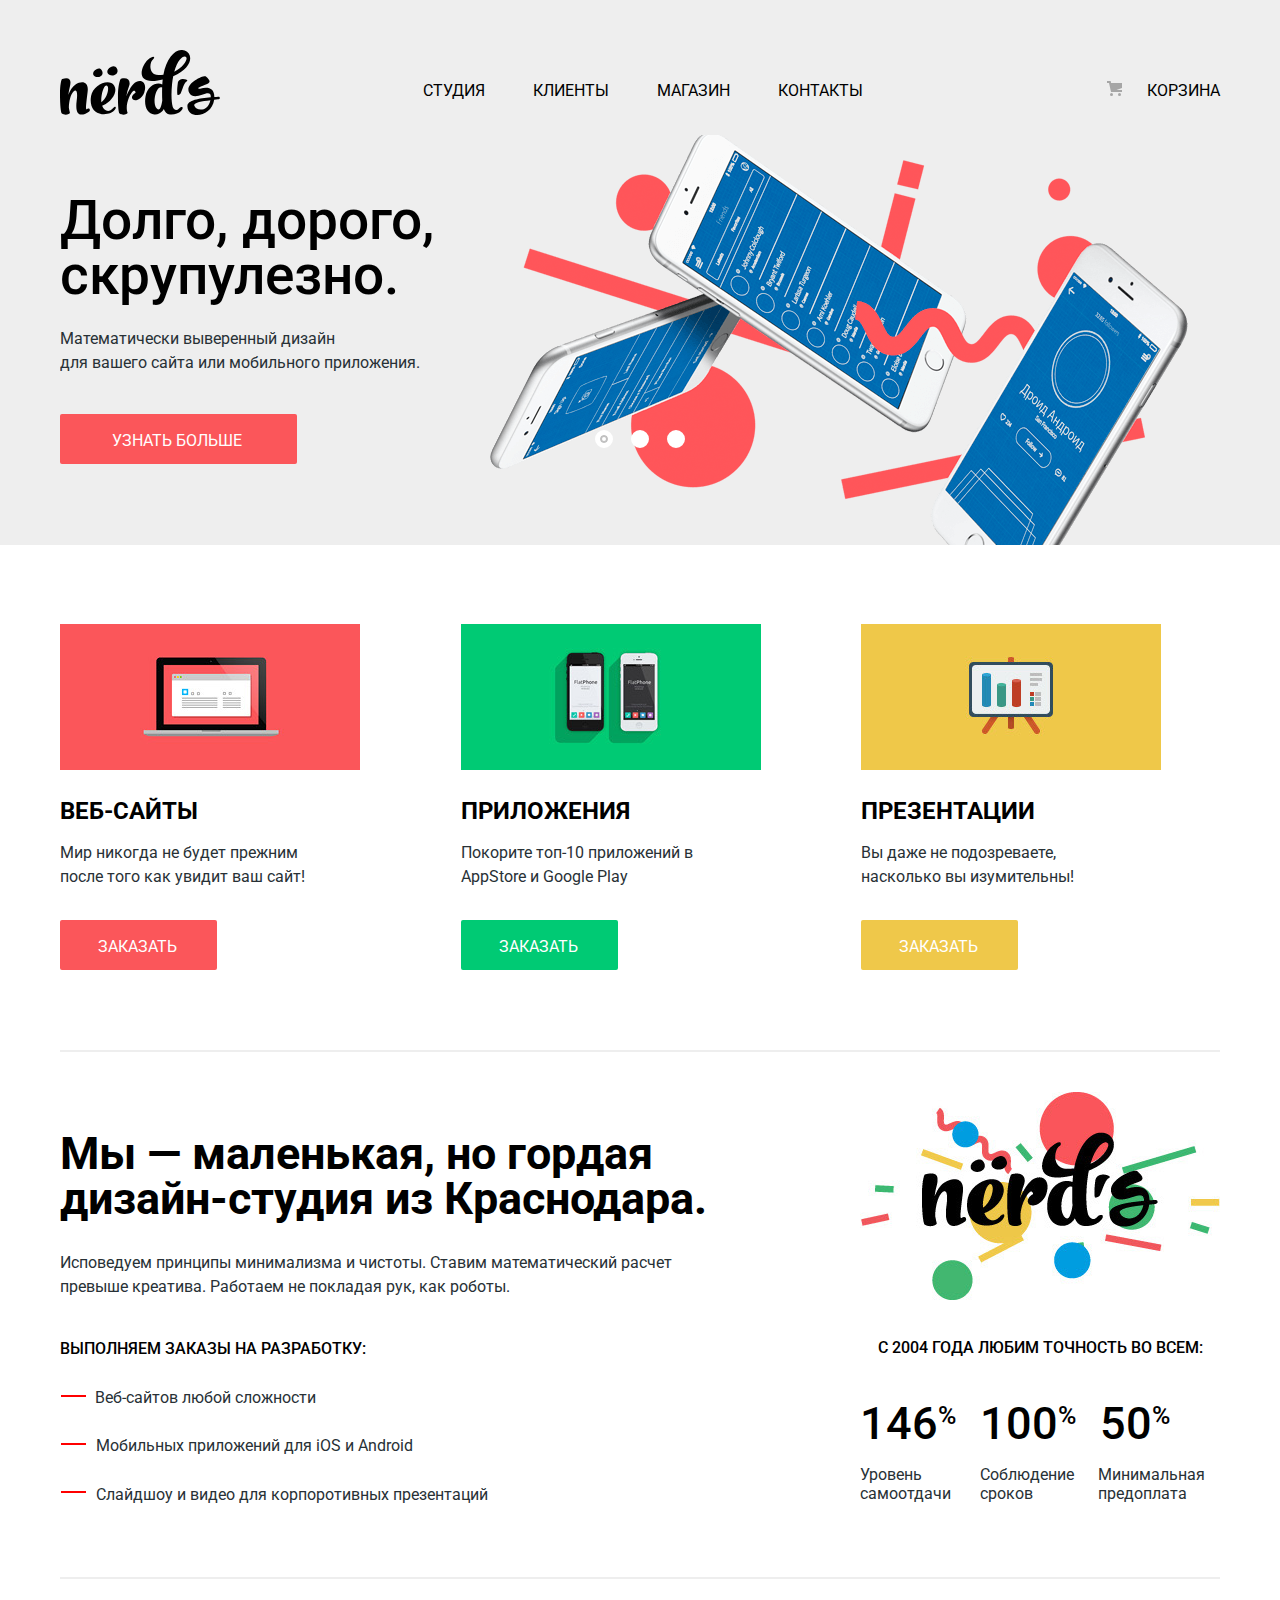
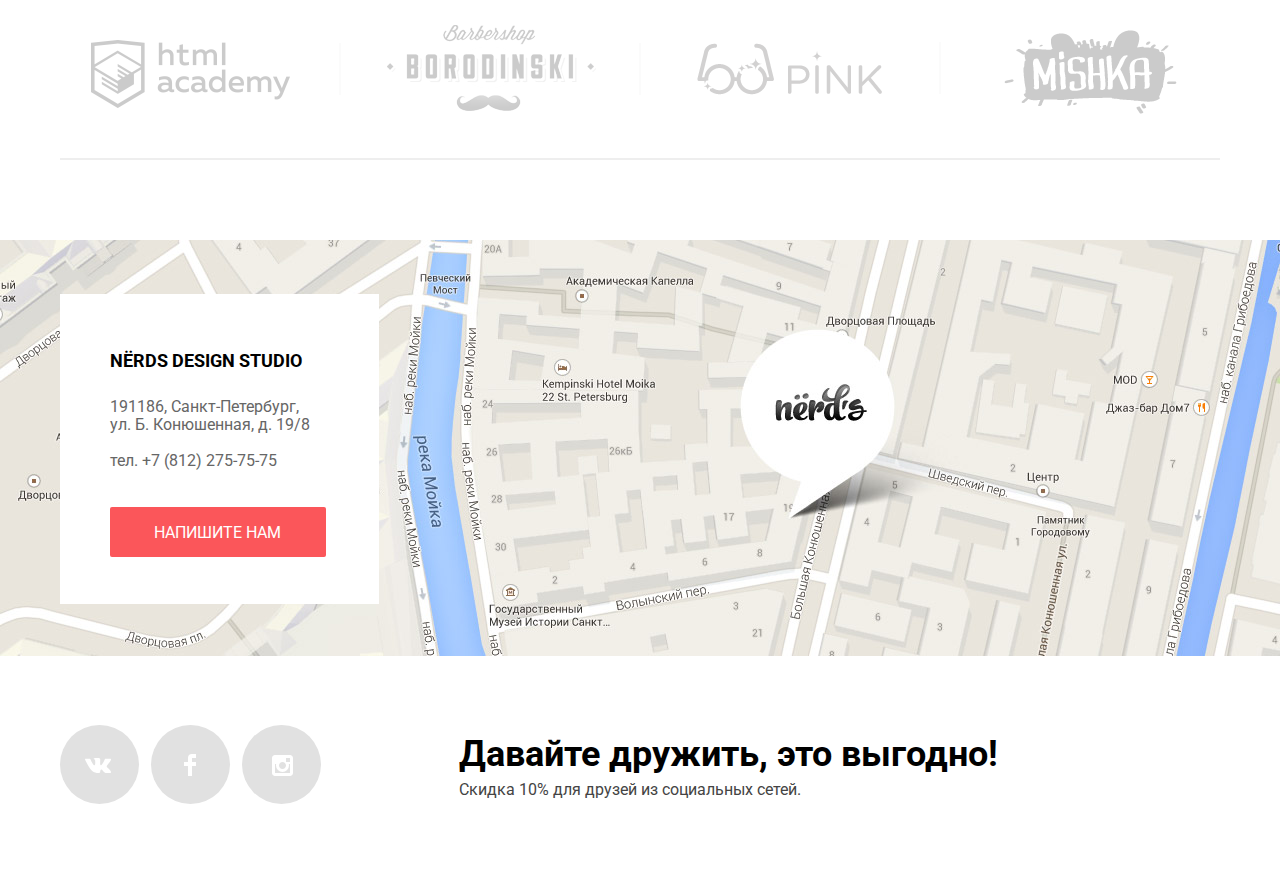
==== commit 1bb6bebe: "Fixed bags for second test" ====
--- a/index.html
+++ b/index.html
@@ -112,24 +112,24 @@
                     <li>Слайдшоу и видео для корпоротивных презентаций</li>
                 </ul>
             </div>
-            <div class="features-table">
+            <div class="features-statistic">
                 <img src="img/nerds-illustration.jpg" alt="Лого Нердс" width="360" height="208">
-                <p class="strong features-table-name">С 2004 года любим точность во всем:</p>
-                <table class="table">
-                    <tr class="strong table-row1">
-                        <td>146<span class="table-sp">%</span>
-                        </td>
-                        <td>100<span class="table-sp">%</span>
-                        </td>
-                        <td>50<span class="table-sp">%</span>
-                        </td>
-                    </tr>
-                    <tr class="table-row2">
-                        <td>Уровень самоотдачи</td>
-                        <td>Соблюдение сроков</td>
-                        <td>Минимальная предоплата</td>
-                    </tr>
-                </table>
+                <p class="strong features-statistic-name">С 2004 года любим точность во всем:</p>
+                <div class="statistic">
+                    <div class="strong statistic-row1">
+                        <div>146<span class="statistic-sp">%</span>
+                        </div>
+                        <div>100<span class="statistic-sp">%</span>
+                        </div>
+                        <div>50<span class="statistic-sp">%</span>
+                        </div>
+                    </div>
+                    <div class="statistic-row2">
+                        <div>Уровень самоотдачи</div>
+                        <div>Соблюдение сроков</div>
+                        <div>Минимальная предоплата</div>
+                    </div>
+                </div>
             </div>
         </section>
         <section class="partners">
@@ -161,7 +161,7 @@
                         <p class="address-tel">тел. +7 (812) 275-75-75</p>
                     </div>
                     <div class="footer-button">
-                        <button type="submit" class="button footer-btn">Напишите нам</button>
+                        <a class="button footer-btn" href="writeus.html">Напишите нам</a>
                     </div>
                 </div>
             </div>
@@ -170,13 +170,13 @@
             <div class="footer-social">
                 <ul class="footer-social-list">
                     <li class="social-button">
-                        <a href="#" class="social social-vk" title="Вконтакте"></a>
+                        <a href="#" class="social social-vk" title="Вконтакте"><span class="visually-hidden">Вконтакте</span></a>
                     </li>
                     <li class="social-button">
-                        <a href="#" class="social social-fb" title="Фейсбук"></a>
+                        <a href="#" class="social social-fb" title="Фейсбук"><span class="visually-hidden">Фейсбук</span></a>
                     </li>
                     <li class="social-button">
-                        <a href="#" class="social social-ig" title="Инстаграм"></a>
+                        <a href="#" class="social social-ig" title="Инстаграм"><span class="visually-hidden">Инстаграм</span></a>
                     </li>
                 </ul>
             </div>
@@ -187,11 +187,9 @@
         </div>
     </footer>
     <section class="feedback">
-        <div class="popup-feedback">
-            <form action="#" method="post" class="popup-form">
-                <div class="popup-title-container">
-                    <h2 class="popup-title">Напишите нам</h2>
-                </div>
+        <form action="#" method="post" class="popup-feedback-form">
+            <h2 class="popup-title">Напишите нам</h2>
+            <div class="popup-inputs">
                 <div class="popup popup-name">
                     <label for="name">Ваше имя:</label>
                     <input class="name" type="text" id="name" name="name" placeholder="Представьтесь, пожалуйста">
@@ -200,15 +198,15 @@
                     <label for="email">Ваш e-mail:</label>
                     <input class="email" type="text" id="email" name="email" placeholder="Для отправки ответа">
                 </div>
-                <div class="popup feedback-text">
-                    <label for="textarea">Текс письма:</label>
-                    <textarea class="textarea" id="textarea" name="text" placeholder="В свободной форме"></textarea>
-                </div>
-                <button type="submit" class="button btn-popup">Отправить</button>
-            </form>
-            <button class="popup-btn-close" type="button"></button>
-        </div>
+            </div>
+            <div class="popup feedback-text">
+                <label for="textarea">Текс письма:</label>
+                <textarea class="textarea" id="textarea" name="text" placeholder="В свободной форме"></textarea>
+            </div>
+            <button type="submit" class="button btn-popup">Отправить</button>
+        </form>
+        <button class="popup-btn-close" type="button"></button>
     </section>
-    <script src="js/script-nerds.js"></script>
+    <script src="js/script-nerds.min.js"></script>
 </body>
 </html>
--- a/css/style.min.css
+++ b/css/style.min.css
@@ -1 +1 @@
-.main-footer,.main-header,body,html{min-width:1200px}.footer-maps,.slide:nth-child(1),.slide:nth-child(2),.slide:nth-child(3),.social-vk::before,.user-basket::before{background-repeat:no-repeat}.button,.partner,.radiobox,.slider-controls label,.social{cursor:pointer}.popup-title,.price-controls input,body,html{font-family:Roboto,Arial,sans-serif}body,html{margin:0;padding:0;color:#353e42}a{text-decoration:none}.button{display:inline-block;vertical-align:top;color:#fff;background-color:#fb565a;text-transform:uppercase;border:none;border-radius:2px}.features-list,.pagination-list,.site-navigation,.social-button,.user-navigation{list-style:none}.main-header{background-color:#eee}.main-header .button{background-color:#fb565a}.main-header .button:focus,.main-header .button:hover{background-color:#e74246}.main-header .button:active{color:#e26c6e;background-color:#d7373b}.main-navigation{display:flex;justify-content:space-between;flex-wrap:wrap;padding-top:60px;margin:auto}.main-navigation a{line-height:30px;color:#000;font-weight:400;text-transform:uppercase}.main-navigation-logo{margin-top:-10px}.catalog .main-navigation-logo:focus,.catalog .main-navigation-logo:hover{opacity:.8}.catalog .main-navigation-logo:active{opacity:.3;border-bottom:none}.site-navigation{display:flex;width:440px;justify-content:space-between;padding:0;margin-right:41px}.site-navigation-link:hover,.user-basket:hover{color:#fb565a}.site-navigation-link:focus,.user-basket:focus{color:#a6a6a6}.site-navigation .current,.site-navigation-link:active,.user-basket:active{color:#000;border-bottom:2px solid #fb565a}.site-navigation .current{padding-bottom:9px}.user-navigation{display:flex}.user-navigation .user-basket{position:relative}.user-basket::before{content:"";position:absolute;top:0;left:-40px;width:15px;height:15px;background-image:url(../img/cart-icon.svg);background-position:0 0}.slider{position:relative;width:1160px;height:410px;margin:0 auto;padding-top:10px}.slider input[type=radio]{position:absolute;opacity:0}.slider-controls{position:absolute;bottom:105px;left:400px;width:160px;height:20px;margin-left:100px;text-align:center;z-index:1000}.slider-controls label{display:inline-block;width:8px;height:8px;margin:0 7px;background-color:#fff;border:5px solid #fff;border-radius:50%;vertical-align:top}.btn-1:checked~.slider-controls label[for=btn-1],.btn-2:checked~.slider-controls label[for=btn-2],.btn-3:checked~.slider-controls label[for=btn-3]{box-shadow:inset 0 0 0 2px #c1c1c1}.slide{position:absolute;top:0;left:0;width:100%;height:100%;overflow:hidden;display:none}.slide .slide-title{font-size:55px;line-height:55px;font-weight:500;color:#000;padding-top:58px}.slide:nth-child(1){background-image:url(../img/header-slider-1.png);background-position:93% -3px}.slide:nth-child(2){background-image:url(../img/header-slider-2.png);background-position:100% -20px}.slide:nth-child(3){background-image:url(../img/header-slider-3.png);background-position:100% -1px}.slide:nth-child(2) .slide-text{padding-right:540px}.slide:nth-child(2) p{padding-right:210px}.btn-1:checked~.slides .slide:nth-child(1),.btn-2:checked~.slides .slide:nth-child(2),.btn-3:checked~.slides .slide:nth-child(3){display:block}.slide-text p{padding-top:24px;margin:0;font-size:16px;line-height:24px}.slide .button{display:inline-block;vertical-align:top;text-align:center;padding:18px 55px 14px 52px;margin-top:39px;background-color:#fb565a}.slide .button:focus,.slide .button:hover{background-color:#e74246}.slide .button:active{color:#e26c6e;background-color:#d7373b;box-shadow:inset 0 3px 0 0 #c13135}.container{width:1160px;margin:auto;padding:0 20px}.products-list{display:flex;justify-content:space-between;margin-top:79px;margin-bottom:80px}.features,.partners{justify-content:space-between;border-top:2px solid #eee}.products-list .button{padding:18px 40px 13px 38px}.products-list .btn-title:active{opacity:.3}.products-list .button-1{background-color:#fb565a}.products-list .button-1:focus,.products-list .button-1:hover{background-color:#e74246}.products-list .button-1:active{background-color:#d7373b;box-shadow:inset 0 3px 0 0 #c13135}.products-list .button-2{background-color:#00ca74}.products-list .button-2:focus,.products-list .button-2:hover{background-color:#00bc6c}.products-list .button-2:active{background-color:#00aa62;box-shadow:inset 0 3px 0 0 #009958}.products-list .button-3{background-color:#efc84a}.products-list .button-3:focus,.products-list .button-3:hover{background-color:#eab534}.products-list .button-3:active{background-color:#e5a722;box-shadow:inset 0 3px 0 0 #ce961f}.products-item{width:300px}.products-item-description{padding-top:15px;padding-bottom:31px;margin-top:0;margin-bottom:0;font-size:16px;line-height:24px;width:260px}.products-item .product-title{font-size:24px;line-height:30px;color:#000;text-transform:uppercase;margin-top:22px;margin-bottom:0}.products-list .item3{padding-right:59px}.features{display:flex;height:523px;padding-bottom:2px}.features-description{display:flex;flex-direction:column;width:670px;padding:54px 0 23px}.features-title{margin:0;font-size:45px;line-height:45px;padding-top:25px}.features-description-text{font-size:16px;line-height:24px;padding:30px 0 38px}.features-description-text p{margin:0}.features-list{position:relative;margin:0;padding-top:28px;padding-left:0}.features-list li:nth-child(1)::before,.features-list li:nth-child(2)::before,.features-list li:nth-child(3)::before{content:"";position:absolute;left:1px;width:25px;height:2px;background-color:red}.features-list li:nth-child(1){padding-left:35px;padding-bottom:30px}.features-list li:nth-child(2),.features-list li:nth-child(3){padding-left:36px;padding-bottom:30px}.features-list li:nth-child(1)::before{top:34px}.features-list li:nth-child(2)::before{top:82px}.features-list li:nth-child(3)::before{top:130px}.features-table{width:360px;padding:40px 0 0 20px}.features-table-name{text-align:center;padding-top:32px}.features .table{margin-top:33px}.table .strong{font-size:45px}.table-row1 td{padding-top:18px}.table-row1 td:nth-child(1){padding-right:13px;padding-left:0}.table-row1 td:nth-child(2){padding-right:0;padding-left:7px}.table-row1 td:nth-child(3){padding-left:2px;position:relative;top:-12px}.table-row1 .table-sp{display:block;font-size:25px;top:-35px;left:76px;position:relative;vertical-align:baseline}td:nth-child(3) .table-sp{position:absolute;left:53px;top:22px}.table-row2 td{padding-top:2px}.table-row2 td:nth-child(1){padding-right:12px}.table-row2 td:nth-child(2){padding-right:20px;padding-left:7px}.partners{display:flex;width:1160px;padding-top:50px;padding-bottom:39px;align-items:center;margin-bottom:80px;border-bottom:2px solid #eee}.partners .htmlacademy{margin-top:5px;padding-left:31px}.partners .borodinski{margin-top:-4px;padding-right:32px;padding-left:97px;width:300px;position:relative}.borodinski::after,.borodinski::before{width:2px;position:absolute;top:18px;height:52px;background-color:#eee;display:block;content:""}.borodinski::before{left:49px}.borodinski::after{left:349px}.partners .pink{padding-right:29px;margin-top:-5px;width:300px;position:relative}.pink::after{content:"";display:block;width:2px;height:52px;background-color:#eee;position:absolute;top:-1px;left:242px}.partners .mishka{padding-right:43px}.partner{opacity:.2;display:block}.partner:focus,.partner:hover{opacity:1}.partner:active,.partner:visited{opacity:.1}.main-footer .strong{font-size:36px;line-height:36px;font-weight:700;text-transform:none;margin:0 0 9px}.footer-maps{position:relative;margin:0 auto;height:416px;max-width:1440px;background-image:url(../img/map-marker.jpg);background-size:cover;background-color:#b5b5b6;background-position:center}.footer-maps .container{display:flex}.iframemap{width:100%;height:416px;border:0;position:absolute}.footer-contacts{margin-top:54px;width:230px;background-color:#fff;color:#8f8f8f;line-height:18px;z-index:1;padding:50px 39px 47px 50px}.address-wrapper{width:210px;padding-bottom:37px}.address-wrapper p{margin:0}.address-wrapper .address{padding-top:22px;font-size:16px;line-height:18px}.address-wrapper .address-tel{padding-top:18px}.footer-contacts .address-nerds{color:#000;font-size:18px;line-height:30px;text-transform:uppercase;font-weight:700;padding-top:2px}.footer-button .button{font-size:16px;line-height:18px;padding:17px 42px 15px 44px}.footer-btn:focus,.footer-btn:hover{background-color:#e74246}.footer-btn:active{color:#e26c6e;background-color:#d7373b;box-shadow:inset 0 3px 0 0 #c13135}.footer-bottom{display:flex;margin:69px auto}.footer-social-list{display:flex;padding:0;margin:0}.social-button{margin-right:12px;position:relative}.social{width:79px;height:79px;background-color:#e1e1e1;border-radius:50%}.social:focus,.social:hover{background-color:#e74246}.social:active{background-color:#d7373b}.social-vk{display:block;margin:auto}.social-vk::before{content:"";display:block;background-image:url(../img/vk-icon.svg);position:absolute;left:25px;bottom:30px;width:26px;height:16px}.social-fb::before,.social-ig::before{display:block;background-repeat:no-repeat;position:absolute;bottom:28px;content:""}.social-fb:active::before,.social-ig:active::before,.social-vk:active::before{opacity:.3}.social-fb{display:block;margin:auto}.social-fb::before{background-image:url(../img/fb-icon.svg);left:33px;width:12px;height:22px}.social-ig{display:block;margin:auto}.social-ig::before{background-image:url(../img/insta-icon.svg);left:30px;width:21px;height:21px}.footer-slogan{margin-left:126px;margin-top:11px}.catalog-page{margin:0;text-align:center;font-size:55px;line-height:55px;color:#000;padding:71px 82px 103px 80px}.inner-page{display:flex;justify-content:space-between}.main-form{display:flex;flex-direction:column;width:260px;padding-top:56px}.main-form h3{font-size:18px;line-height:30px;text-transform:uppercase;margin:0}.form{display:flex;flex-direction:column;justify-content:space-between}.range-filter{width:260px;padding-top:47px;padding-bottom:56px}.range-controls{position:relative;height:80px;margin-bottom:15px;padding:0 20px;background-color:#eee;border-radius:5px;overflow:hidden}.range-controls .scale{margin-top:39px;height:2px;background-color:#d7dcde}.range-controls .bar{height:2px;background-color:#00ca74}.range-controls .toggle{width:4px;height:4px;border:8px solid #fff;background-color:#ababab;border-radius:50%;box-shadow:0 2px 1px 0 #cccdcd;position:absolute;top:30px;cursor:pointer}.range-controls .toggle-max{left:160px}.range-controls .toggle-min{left:18px}.checkbox::before,.radiobox::before{background-repeat:no-repeat;left:1px;bottom:-1px}.price-controls label{font-size:16px;line-height:22px;text-transform:uppercase}.price-controls input{width:60px;padding:10px;border:none;background-color:#eee;font-size:16px;font-weight:300;font-style:normal;text-align:center;color:#283136;border-radius:5px}.checkbox,.radiobox{padding-top:14px;padding-left:35px;margin-bottom:6px;font-size:16px;line-height:20px;vertical-align:top;outline:0}.price-controls .min-price{margin-right:28px;margin-left:8px}label .max-price{margin-left:8px}.price-controls{white-space:nowrap}.form-grid{padding-bottom:40px}.radiobox{display:inline-block;position:relative;margin-right:15px}.grid[type=radio]{display:none}.radiobox::before{content:"";display:inline-block;background-image:url(../img/radio-off.svg);opacity:.4;width:25px;height:25px;margin-right:10px;position:absolute}.grid:checked+.radiobox::before{background-image:url(../img/radio-on.svg);opacity:.4}.radiobox:focus::before,.radiobox:hover::before{background-image:url(../img/radio-off.svg);opacity:1}.grid:checked+.radiobox:focus::before,.grid:checked+.radiobox:hover::before{background-image:url(../img/radio-on.svg);opacity:1}.radiobox:disabled::before{background-image:url(../img/radio-off.svg);opacity:.1;cursor:default}.grid:checked:disabled+.radiobox::before{background-image:url(../img/radio-on.svg);opacity:.1;cursor:default}.form-checkbox{padding-bottom:43px}.checkbox{display:inline-block;cursor:pointer;position:relative;margin-right:15px}.sort,.sort-links{line-height:18px;text-transform:uppercase}.features-checkbox[type=checkbox]{display:none}.checkbox::before{content:"";display:inline-block;background-image:url(../img/checkbox-off.svg);opacity:.4;width:23px;height:23px;margin-right:10px;position:absolute}.features-checkbox:checked+.checkbox::before{background-image:url(../img/checkbox-on.svg);opacity:.4;width:27px;height:23px}.checkbox:focus::before,.checkbox:hover::before{background-image:url(../img/checkbox-off.svg);opacity:1}.features-checkbox:checked+.checkbox:focus::before,.features-checkbox:checked+.checkbox:hover::before{background-image:url(../img/checkbox-on.svg);opacity:1}.checkbox:disabled::before{background-image:url(../img/checkbox-off.svg);opacity:.1;cursor:default}.features-checkbox:checked:disabled+.checkbox::before{background-image:url(../img/checkbox-on.svg);opacity:.1;cursor:default}.main-form .button{display:inline-block;vertical-align:top;color:#000;background-color:#eee;padding-top:17px;padding-bottom:15px}.main-form .button:focus,.main-form .button:hover{background-color:#dfdfdf}.main-form .button:active{color:#959595;background-color:#d5d5d5;box-shadow:inset 0 3px 0 0 #bfbfbf}.sorting{display:flex;width:760px;flex-wrap:wrap;justify-content:space-between;padding-top:5px;padding-bottom:54px}.sort{color:#000;font-size:18px;font-weight:700;padding-top:55px}.sort-categories{display:flex;padding-top:56px}.sort-links{font-size:14px;color:#b2b2b2;margin-right:14px}.sort-links:focus,.sort-links:hover{color:#666}.sort-link-current,.sort-links:active{color:#000}.icon-down-up{display:flex;padding-top:2px;cursor:pointer}.sort-categories .icon-down,.sort-categories .icon-up{display:block;width:11px;height:10px;margin-right:0;background-repeat:no-repeat;opacity:.2}.sort-categories .icon-down:hover,.sort-categories .icon-up:hover{opacity:.3}.sort-categories .icon-current{opacity:1}.sort-categories .icon-down{background-image:url(../img/icon-down-dir.svg);margin-left:17px}.sort-categories .icon-up{background-image:url(../img/icon-up-dir.svg);margin-left:18px}.examples .button{display:inline-block;vertical-align:top;text-align:center;margin-top:30px;margin-bottom:41px;padding:18px 60px 14px 61px}.examples .button:focus,.examples .button:hover{background-color:#e74246}.examples .button:active{background-color:#d7373b}.template-examples{display:flex;flex-wrap:wrap;justify-content:space-between;width:760px}.template{position:relative;width:360px;height:575px;margin-bottom:34px;padding-top:40px;background-image:url(../img/browser-off.svg);background-repeat:no-repeat}.template-description h3,.template-name{padding-top:29px;margin:0}.template-description{display:none}.template:hover{background-image:url(../img/browser-on.svg);background-repeat:no-repeat;width:360px}.template:hover .template-description{display:block;position:absolute;bottom:0;overflow:auto;width:360px;max-height:575px;background-color:#eee;text-align:center;color:#666}.template-name{color:#000;font-size:18px;line-height:30px;text-transform:uppercase;padding-right:5px}.pagination-list a,.strong{font-size:16px;font-weight:500}.template-description-text{padding-left:65px;padding-right:65px}.template-description-text p{margin:0;padding-top:13px}.pagination-list{display:flex;padding:0;margin-top:27px;margin-bottom:60px}.pagination-item,.pagination-next{height:33px;text-align:center;padding-top:17px}.pagination-list a{color:#000;line-height:18px}.pagination-item{display:block;width:50px;background:#eee;border-radius:2px;margin-right:11px}.pagination-item-current{background-color:#fff;box-shadow:inset 0 0 0 3px #dbdbdb;width:50px;height:33px}.pagination-item:focus,.pagination-item:hover{background-color:#dfdfdf}.pagination-item:active{background-color:#d5d5d5;color:#959595;box-shadow:inset 0 3px 0 0 #bfbfbf}.pagination-next{width:260px;background-color:#eee;text-transform:uppercase}.strong{line-height:24px;color:#000;text-transform:uppercase;margin:0}.visually-hidden{position:absolute;width:1px;height:1px;margin:-1px;border:0;padding:0;clip:rect(0 0 0 0);overflow:hidden}.feedback{position:fixed;left:50%;top:10%;margin-left:-480px;z-index:2;width:960px;box-shadow:0 0 20px 0 #000;background-color:#fff;display:none;justify-content:center}.feedback-show{display:flex;animation:anvil .7s}.feedback-error{animation:shake .6s}.popup-feedback{width:800px;padding:70px 20px 50px;position:relative}.popup-title{font-size:45px;line-height:45px;color:#000;margin:0 0 50px}.popup .email,.popup .name{display:block;width:344px;height:46px;border:2px solid #d7dcde;padding-left:14px;margin-top:12px;outline:0}.popup .email:hover,.popup .name:hover,.popup .textarea:hover{border-color:#b4b9bb}.popup .email:focus,.popup .name:focus,.popup .textarea:focus{border-color:#000;color:#444}.popup .email:invalid,.popup .name:invalid{border-color:#e74246}.textarea{outline:0}.popup-name{float:left;margin-right:40px}.popup-email{float:left}.popup label{font-size:16px;line-height:18px;font-weight:700}.feedback-text{clear:both;padding-top:35px}.feedback-text .textarea{width:746px;height:101px;margin-top:12px;padding-top:13px;padding-left:13px;border:2px solid #d7dcde;resize:none}.btn-popup{padding:18px 82px;margin-top:47px}.btn-popup:focus,.btn-popup:hover{background-color:#e74246}.btn-popup:active{color:#e26c6e;background-color:#d7373b;box-shadow:inset 0 3px 0 0 #c13135}.popup-btn-close{position:absolute;top:80px;right:42px;cursor:pointer;background-image:url(../img/close-cross.svg);background-repeat:no-repeat;border:0;background-color:transparent;width:21px;height:21px;opacity:.3}.popup-btn-close:focus,.popup-btn-close:hover{opacity:1}.popup-btn-close:active{opacity:.1}@keyframes anvil{0%{transform:scale(5);opacity:0;box-shadow:0 0 0 rgba(241,241,241,0)}50%{transform:scale(1);opacity:1;box-shadow:0 0 0 rgba(241,241,241,.5)}75%{transform:scale(1);opacity:1;box-shadow:0 0 250px rgba(241,241,241,.5)}100%{transform:scale(1);opacity:1;box-shadow:0 0 500px rgba(241,241,241,0)}}@keyframes shake{0%,100%{transform:translateX(0)}10%,30%,50%,70%,90%{transform:translateX(-10px)}20%,40%,60%,80%{transform:translateX(10px)}}
+.main-footer,.main-header,body,html{min-width:1200px}.footer-maps,.slide:nth-child(1),.slide:nth-child(2),.slide:nth-child(3),.social-vk::before,.user-basket::before{background-repeat:no-repeat}.button,.partner,.radiobox,.slider-controls label,.social{cursor:pointer}.popup-title,.price-controls input,body,html{font-family:Roboto,Arial,sans-serif}body,html{margin:0;padding:0;color:#353e42}a{text-decoration:none}.button{display:inline-block;vertical-align:top;color:#fff;background-color:#fb565a;text-transform:uppercase;border:none;border-radius:2px}.features-list,.pagination-list,.site-navigation,.social-button,.user-navigation{list-style:none}.main-header{background-color:#eee}.main-header .button{background-color:#fb565a}.main-header .button:focus,.main-header .button:hover{background-color:#e74246}.main-header .button:active{color:#e26c6e;background-color:#d7373b}.main-navigation{display:flex;justify-content:space-between;flex-wrap:wrap;padding-top:60px;margin:auto}.products-list,.site-navigation{display:flex;justify-content:space-between}.main-navigation a{line-height:30px;color:#000;font-weight:400;text-transform:uppercase}.main-navigation-logo{margin-top:-10px}.catalog .main-navigation-logo:focus,.catalog .main-navigation-logo:hover{opacity:.8}.catalog .main-navigation-logo:active{opacity:.3;border-bottom:none}.site-navigation{width:440px;padding:0;margin-right:41px}.site-navigation-link:focus,.site-navigation-link:hover,.user-basket:focus,.user-basket:hover{color:#fb565a}.site-navigation-link:active,.user-basket:active{color:#a6a6a6}.site-navigation .current{color:#000;border-bottom:2px solid #fb565a;padding-bottom:9px}.site-navigation .current:focus,.site-navigation .current:hover{color:#fb565a}.user-navigation{display:flex}.user-navigation .user-basket{position:relative}.user-basket::before{content:"";position:absolute;top:0;left:-40px;width:15px;height:15px;background-image:url(../img/cart-icon.svg);background-position:0 0}.slider{position:relative;width:1160px;height:410px;margin:0 auto;padding-top:10px}.slider input[type=radio]{position:absolute;opacity:0}.slider-controls{position:absolute;bottom:105px;left:400px;width:160px;height:20px;margin-left:100px;text-align:center;z-index:1000}.slider-controls label{display:inline-block;width:8px;height:8px;margin:0 7px;background-color:#fff;border:5px solid #fff;border-radius:50%;vertical-align:top}.btn-1:checked~.slider-controls label[for=btn-1],.btn-2:checked~.slider-controls label[for=btn-2],.btn-3:checked~.slider-controls label[for=btn-3]{box-shadow:inset 0 0 0 2px #c1c1c1}.slide{position:absolute;top:0;left:0;width:100%;height:100%;overflow:hidden;display:none}.slide .slide-title{font-size:55px;line-height:55px;font-weight:500;color:#000;padding-top:58px}.slide:nth-child(1){background-image:url(../img/header-slider-1.png);background-position:93% -3px}.slide:nth-child(2){background-image:url(../img/header-slider-2.png);background-position:100% -20px}.slide:nth-child(3){background-image:url(../img/header-slider-3.png);background-position:100% -1px}.slide:nth-child(2) .slide-text{padding-right:540px}.slide:nth-child(2) p{padding-right:210px}.btn-1:checked~.slides .slide:nth-child(1),.btn-2:checked~.slides .slide:nth-child(2),.btn-3:checked~.slides .slide:nth-child(3){display:block}.slide-text p{padding-top:24px;margin:0;font-size:16px;line-height:24px;color:#283136}.slide .button{display:inline-block;vertical-align:top;text-align:center;padding:18px 55px 14px 52px;margin-top:39px;background-color:#fb565a}.slide .button:focus,.slide .button:hover{background-color:#e74246}.slide .button:active{color:#e26c6e;background-color:#d7373b;box-shadow:inset 0 3px 0 0 #c13135}.container{width:1160px;margin:auto;padding:0 20px}.products-list{margin-top:79px;margin-bottom:80px}.features,.partners{display:flex;justify-content:space-between;border-top:2px solid #eee}.products-list .button{padding:18px 40px 13px 38px}.products-list .btn-title:active{opacity:.3}.products-list .button-1{background-color:#fb565a}.products-list .button-1:focus,.products-list .button-1:hover{background-color:#e74246}.products-list .button-1:active{background-color:#d7373b;box-shadow:inset 0 3px 0 0 #c13135}.products-list .button-2{background-color:#00ca74}.products-list .button-2:focus,.products-list .button-2:hover{background-color:#00bc6c}.products-list .button-2:active{background-color:#00aa62;box-shadow:inset 0 3px 0 0 #009958}.products-list .button-3{background-color:#efc84a}.products-list .button-3:focus,.products-list .button-3:hover{background-color:#eab534}.products-list .button-3:active{background-color:#e5a722;box-shadow:inset 0 3px 0 0 #ce961f}.products-item{width:300px}.products-item-description{padding-top:15px;padding-bottom:31px;margin-top:0;margin-bottom:0;font-size:16px;line-height:24px;color:#283136;width:260px}.products-item .product-title{font-size:24px;line-height:30px;color:#000;text-transform:uppercase;margin-top:22px;margin-bottom:0}.products-list .item3{padding-right:59px}.features{height:523px;padding-bottom:2px}.features-description{display:flex;flex-direction:column;width:670px;padding:54px 0 23px}.features-title{font-size:45px;line-height:45px;color:#000;padding-top:25px;margin:0}.features-description-text{font-size:16px;line-height:24px;color:#283136;padding:30px 0 38px}.features-description-text p{margin:0}.features-list{position:relative;margin:0;padding-top:28px;padding-left:0;color:#283136}.features-list li:nth-child(1)::before,.features-list li:nth-child(2)::before,.features-list li:nth-child(3)::before{content:"";position:absolute;left:1px;width:25px;height:2px;background-color:red}.features-list li:nth-child(1){padding-left:35px;padding-bottom:30px}.features-list li:nth-child(2),.features-list li:nth-child(3){padding-left:36px;padding-bottom:30px}.features-list li:nth-child(1)::before{top:34px}.features-list li:nth-child(2)::before{top:82px}.features-list li:nth-child(3)::before{top:130px}.features-statistic{width:360px;padding:40px 0 0 20px}.features-statistic-name{text-align:center;padding-top:32px}.features .statistic{margin-top:52px;display:flex;flex-wrap:wrap;flex-direction:column}.statistic .strong{font-size:45px}.statistic-row1{display:flex;padding-bottom:18px}.statistic-row1 div{flex:1 1 33%}.statistic-row1 .statistic-sp{font-size:25px;top:-15px;position:relative;vertical-align:baseline}.statistic-row2{color:#283136;display:flex}.statistic-row2 div{padding-top:5px;margin:0}.statistic-row2 div:nth-child(1){padding-right:12px}.statistic-row2 div:nth-child(2){padding-right:24px;padding-left:13px}.partners{width:1160px;padding-top:50px;padding-bottom:39px;align-items:center;margin-bottom:80px;border-bottom:2px solid #eee}.partners .htmlacademy{margin-top:5px;padding-left:31px}.partners .borodinski{margin-top:-4px;padding-right:32px;padding-left:97px;width:300px;position:relative}.borodinski::after,.borodinski::before{width:2px;position:absolute;top:18px;height:52px;background-color:#eee;display:block;content:""}.borodinski::before{left:49px}.borodinski::after{left:349px}.partners .pink{padding-right:29px;margin-top:-5px;width:300px;position:relative}.pink::after{content:"";display:block;width:2px;height:52px;background-color:#eee;position:absolute;top:-1px;left:242px}.partners .mishka{padding-right:43px}.partner{opacity:.2;display:block}.partner:focus,.partner:hover{opacity:1}.partner:active,.partner:visited{opacity:.1}.main-footer .strong{font-size:36px;line-height:36px;font-weight:700;text-transform:none;margin:0 0 9px}.footer-maps{position:relative;margin:0 auto;height:416px;max-width:1440px;background-image:url(../img/map-marker.jpg);background-size:cover;background-color:#b5b5b6;background-position:center}.footer-maps .container{display:flex}.iframemap{width:100%;height:416px;border:0;position:absolute}.footer-contacts{margin-top:54px;width:230px;background-color:#fff;color:#8f8f8f;line-height:18px;z-index:1;padding:50px 39px 47px 50px}.address-wrapper{width:210px;padding-bottom:37px}.address-wrapper p{margin:0;color:#666}.address-wrapper .address{padding-top:22px;font-size:16px;line-height:18px}.address-wrapper .address-tel{padding-top:18px}.footer-contacts .address-nerds{color:#000;font-size:18px;line-height:30px;text-transform:uppercase;font-weight:700;padding-top:2px}.footer-button .button{font-size:16px;line-height:18px;padding:17px 45px 15px 44px}.footer-btn:focus,.footer-btn:hover{background-color:#e74246}.footer-btn:active{color:#e26c6e;background-color:#d7373b;box-shadow:inset 0 3px 0 0 #c13135}.footer-bottom{display:flex;margin:69px auto}.footer-social-list{display:flex;padding:0;margin:0}.social-button{margin-right:12px;position:relative}.social{width:79px;height:79px;background-color:#e1e1e1;border-radius:50%}.social:focus,.social:hover{background-color:#e74246}.social:active{background-color:#d7373b}.social-vk{display:block;margin:auto}.social-vk::before{content:"";display:block;background-image:url(../img/vk-icon.svg);position:absolute;left:25px;bottom:30px;width:26px;height:16px}.social-fb::before,.social-ig::before{display:block;background-repeat:no-repeat;position:absolute;bottom:28px;content:""}.social-fb:active::before,.social-ig:active::before,.social-vk:active::before{opacity:.3}.social-fb{display:block;margin:auto}.social-fb::before{background-image:url(../img/fb-icon.svg);left:33px;width:12px;height:22px}.social-ig{display:block;margin:auto}.social-ig::before{background-image:url(../img/insta-icon.svg);left:30px;width:21px;height:21px}.footer-slogan{margin-left:126px;margin-top:11px;color:#444}.catalog-page{margin:0;text-align:center;font-size:55px;line-height:55px;color:#000;padding:71px 82px 103px 80px}.inner-page{display:flex;justify-content:space-between}.main-form{display:flex;flex-direction:column;width:260px;padding-top:56px}.main-form h3{font-size:18px;line-height:30px;color:#000;text-transform:uppercase;margin:0}.form{display:flex;flex-direction:column;justify-content:space-between}.range-filter{width:260px;padding-top:47px;padding-bottom:56px}.range-controls{position:relative;height:80px;margin-bottom:15px;padding:0 20px;background-color:#eee;border-radius:5px;overflow:hidden}.range-controls .scale{margin-top:39px;height:2px;background-color:#d7dcde}.range-controls .bar{height:2px;background-color:#00ca74;width:70%}.range-controls .toggle{width:4px;height:4px;border:8px solid #fff;background-color:#ababab;border-radius:50%;box-shadow:0 2px 1px 0 #cccdcd;position:absolute;top:30px;cursor:pointer}.range-controls .toggle-max{left:160px}.range-controls .toggle-min{left:18px}.checkbox::before,.radiobox::before{background-repeat:no-repeat;left:1px;bottom:-1px}.price-controls label{font-size:16px;line-height:22px;text-transform:uppercase}.price-controls input{width:60px;padding:10px;border:none;background-color:#eee;font-size:16px;font-weight:300;font-style:normal;text-align:center;color:#283136;border-radius:5px}.checkbox,.radiobox{padding-top:14px;padding-left:35px;margin-bottom:6px;font-size:16px;line-height:20px;vertical-align:top;outline:0}.price-controls .min-price{margin-right:28px;margin-left:8px}label .max-price{margin-left:8px}.price-controls{white-space:nowrap}.form-grid{padding-bottom:40px}.radiobox{display:inline-block;position:relative;margin-right:15px;color:#283136}.checkbox:focus,.checkbox:hover,.radiobox:focus,.radiobox:hover{color:#000}.checkbox:disabled,.radiobox:disabled{color:#bec1c2}.grid[type=radio]{display:none}.radiobox::before{content:"";display:inline-block;background-image:url(../img/radio-off.svg);opacity:.4;width:25px;height:25px;margin-right:10px;position:absolute}.grid:checked+.radiobox::before{background-image:url(../img/radio-on.svg);opacity:.4}.radiobox:focus::before,.radiobox:hover::before{background-image:url(../img/radio-off.svg);opacity:1}.grid:checked+.radiobox:focus::before,.grid:checked+.radiobox:hover::before{background-image:url(../img/radio-on.svg);opacity:1}.radiobox:disabled::before{background-image:url(../img/radio-off.svg);opacity:.1;cursor:default}.grid:checked:disabled+.radiobox::before{background-image:url(../img/radio-on.svg);opacity:.1;cursor:default}.form-checkbox{padding-bottom:43px}.checkbox{display:inline-block;cursor:pointer;position:relative;margin-right:15px;color:#283136}.sort,.sort-links{line-height:18px;text-transform:uppercase}.features-checkbox[type=checkbox]{display:none}.checkbox::before{content:"";display:inline-block;background-image:url(../img/checkbox-off.svg);opacity:.4;width:23px;height:23px;margin-right:10px;position:absolute}.features-checkbox:checked+.checkbox::before{background-image:url(../img/checkbox-on.svg);opacity:.4;width:27px;height:23px}.checkbox:focus::before,.checkbox:hover::before{background-image:url(../img/checkbox-off.svg);opacity:1}.features-checkbox:checked+.checkbox:focus::before,.features-checkbox:checked+.checkbox:hover::before{background-image:url(../img/checkbox-on.svg);opacity:1}.checkbox:disabled::before{background-image:url(../img/checkbox-off.svg);opacity:.1;cursor:default}.features-checkbox:checked:disabled+.checkbox::before{background-image:url(../img/checkbox-on.svg);opacity:.1;cursor:default}.main-form .button{display:inline-block;vertical-align:top;color:#000;font-weight:500;background-color:#eee;padding-top:17px;padding-bottom:15px}.main-form .button:focus,.main-form .button:hover{background-color:#dfdfdf}.main-form .button:active{color:#959595;background-color:#d5d5d5;box-shadow:inset 0 3px 0 0 #bfbfbf}.sorting{display:flex;width:760px;flex-wrap:wrap;justify-content:space-between;padding-top:5px;padding-bottom:54px}.sort{color:#000;font-size:18px;font-weight:700;padding-top:55px}.sort-categories{display:flex;padding-top:56px}.sort-links{font-size:14px;color:#b2b2b2;margin-right:14px}.sort-links:focus,.sort-links:hover{color:#666}.sort-link-current,.sort-links:active{color:#000}.icon-down-up{display:flex;padding-top:2px;cursor:pointer}.sort-categories .icon-down,.sort-categories .icon-up{display:block;width:11px;height:10px;margin-right:0;background-repeat:no-repeat;opacity:.2}.sort-categories .icon-down:hover,.sort-categories .icon-up:hover{opacity:.3}.sort-categories .icon-current{opacity:1}.sort-categories .icon-down{background-image:url(../img/icon-down-dir.svg);margin-left:17px}.sort-categories .icon-up{background-image:url(../img/icon-up-dir.svg);margin-left:18px}.examples .button{display:inline-block;vertical-align:top;text-align:center;font-weight:500;margin-top:30px;margin-bottom:42px;padding:17px 60px 15px 61px}.examples .button:focus,.examples .button:hover{background-color:#e74246}.examples .button:active{background-color:#d7373b}.template-examples{display:flex;flex-wrap:wrap;justify-content:space-between;width:760px}.template{position:relative;width:360px;height:575px;margin-bottom:34px;padding-top:40px;background-image:url(../img/browser-off.svg);background-repeat:no-repeat}.template-description h3,.template-name{padding-top:29px;margin:0}.template-description{display:none}.template:hover{background-image:url(../img/browser-on.svg);background-repeat:no-repeat;width:360px}.template:hover .template-description{display:block;position:absolute;bottom:0;overflow:auto;width:360px;max-height:575px;background-color:#eee;text-align:center;color:#666}.template-name{color:#000;font-size:18px;line-height:30px;text-transform:uppercase;padding-right:5px}.pagination-list a,.strong{font-size:16px;font-weight:500}.template-description-text{padding-left:65px;padding-right:65px}.template-description-text p{margin:0;padding-top:13px;color:#666}.pagination-list{display:flex;padding:0;margin-top:27px;margin-bottom:60px}.pagination-item,.pagination-next{height:33px;text-align:center;padding-top:17px}.pagination-list a{color:#000;line-height:18px}.pagination-item{display:block;width:50px;background:#eee;border-radius:2px;margin-right:11px}.pagination-item-current{background-color:#fff;box-shadow:inset 0 0 0 3px #dbdbdb;width:50px;height:33px}.pagination-item:focus,.pagination-item:hover{background-color:#dfdfdf}.pagination-item:active{background-color:#d5d5d5;color:#959595;box-shadow:inset 0 3px 0 0 #bfbfbf}.pagination-next{width:260px;background-color:#eee;text-transform:uppercase}.strong{line-height:24px;color:#000;text-transform:uppercase;margin:0}.visually-hidden{position:absolute;width:1px;height:1px;margin:-1px;border:0;padding:0;clip:rect(0 0 0 0);overflow:hidden}.feedback{position:fixed;left:50%;top:10%;margin-left:-480px;z-index:2;width:960px;box-shadow:0 0 20px 0 #000;background-color:#fff;display:none;justify-content:center}.feedback-show{display:flex;animation:anvil .7s}.feedback-error{animation:shake .6s}.popup-feedback-form{width:800px;padding:70px 20px 50px;position:relative}.popup-title{font-size:45px;line-height:45px;color:#000;margin:0 0 50px}.popup .email,.popup .name{display:block;width:344px;height:46px;border:2px solid #d7dcde;padding-left:14px;margin-top:12px;outline:0}.popup .email:hover,.popup .name:hover,.popup .textarea:hover{border-color:#b4b9bb}.popup .email:focus,.popup .name:focus,.popup .textarea:focus{border-color:#000;color:#444}.popup .email:invalid,.popup .name:invalid{border-color:#e74246}.textarea{outline:0}.popup-inputs{display:flex}.popup-name{margin-right:40px}.popup label{font-size:16px;line-height:18px;font-weight:700}.feedback-text{padding-top:35px}.feedback-text .textarea{width:746px;height:101px;margin-top:12px;padding-top:13px;padding-left:13px;border:2px solid #d7dcde;resize:none}.btn-popup{padding:18px 82px;margin-top:47px}.btn-popup:focus,.btn-popup:hover{background-color:#e74246}.btn-popup:active{color:#e26c6e;background-color:#d7373b;box-shadow:inset 0 3px 0 0 #c13135}.popup-btn-close{position:absolute;top:80px;right:105px;cursor:pointer;background-image:url(../img/close-cross.svg);background-repeat:no-repeat;border:0;background-color:transparent;width:21px;height:21px;opacity:.3}.popup-btn-close:focus,.popup-btn-close:hover{opacity:1}.popup-btn-close:active{opacity:.1}@keyframes anvil{0%{transform:scale(5);opacity:0;box-shadow:0 0 0 rgba(241,241,241,0)}50%{transform:scale(1);opacity:1;box-shadow:0 0 0 rgba(241,241,241,.5)}75%{transform:scale(1);opacity:1;box-shadow:0 0 250px rgba(241,241,241,.5)}100%{transform:scale(1);opacity:1;box-shadow:0 0 500px rgba(241,241,241,0)}}@keyframes shake{0%,100%{transform:translateX(0)}10%,30%,50%,70%,90%{transform:translateX(-10px)}20%,40%,60%,80%{transform:translateX(10px)}}
